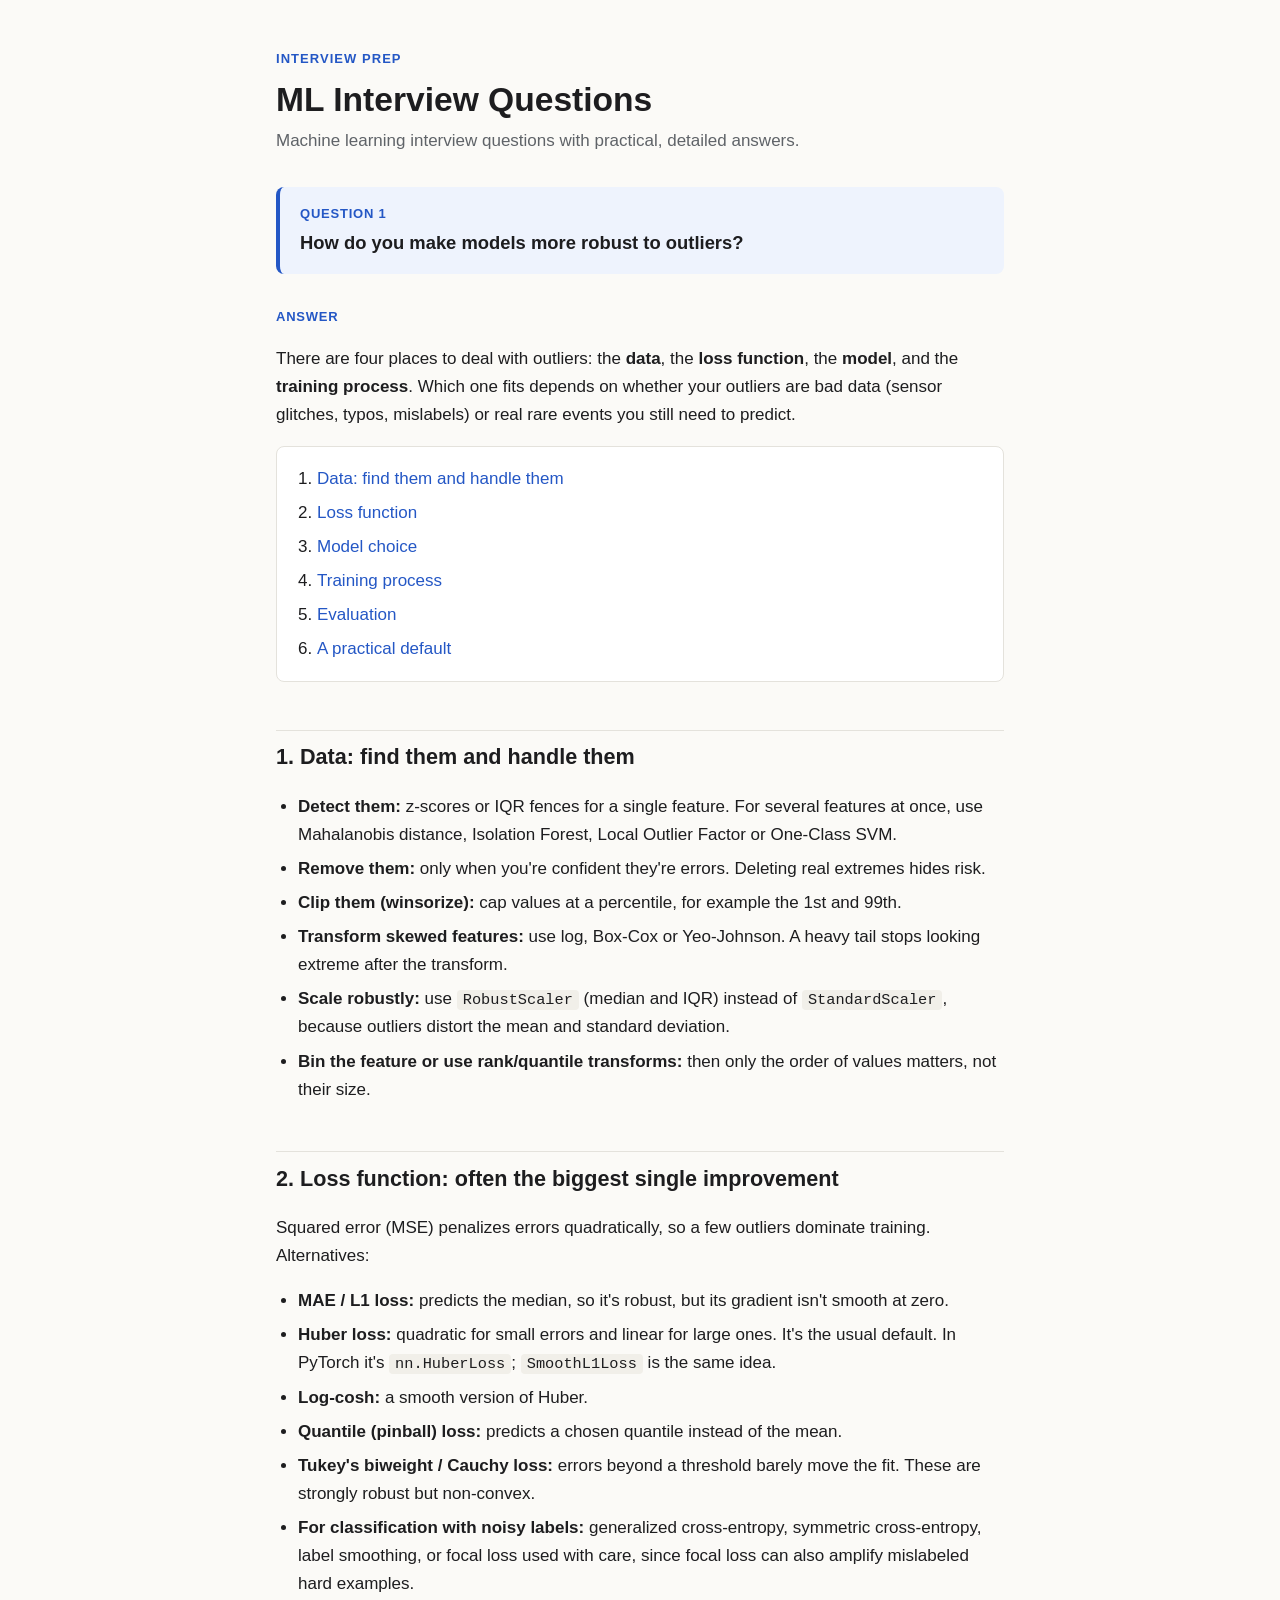
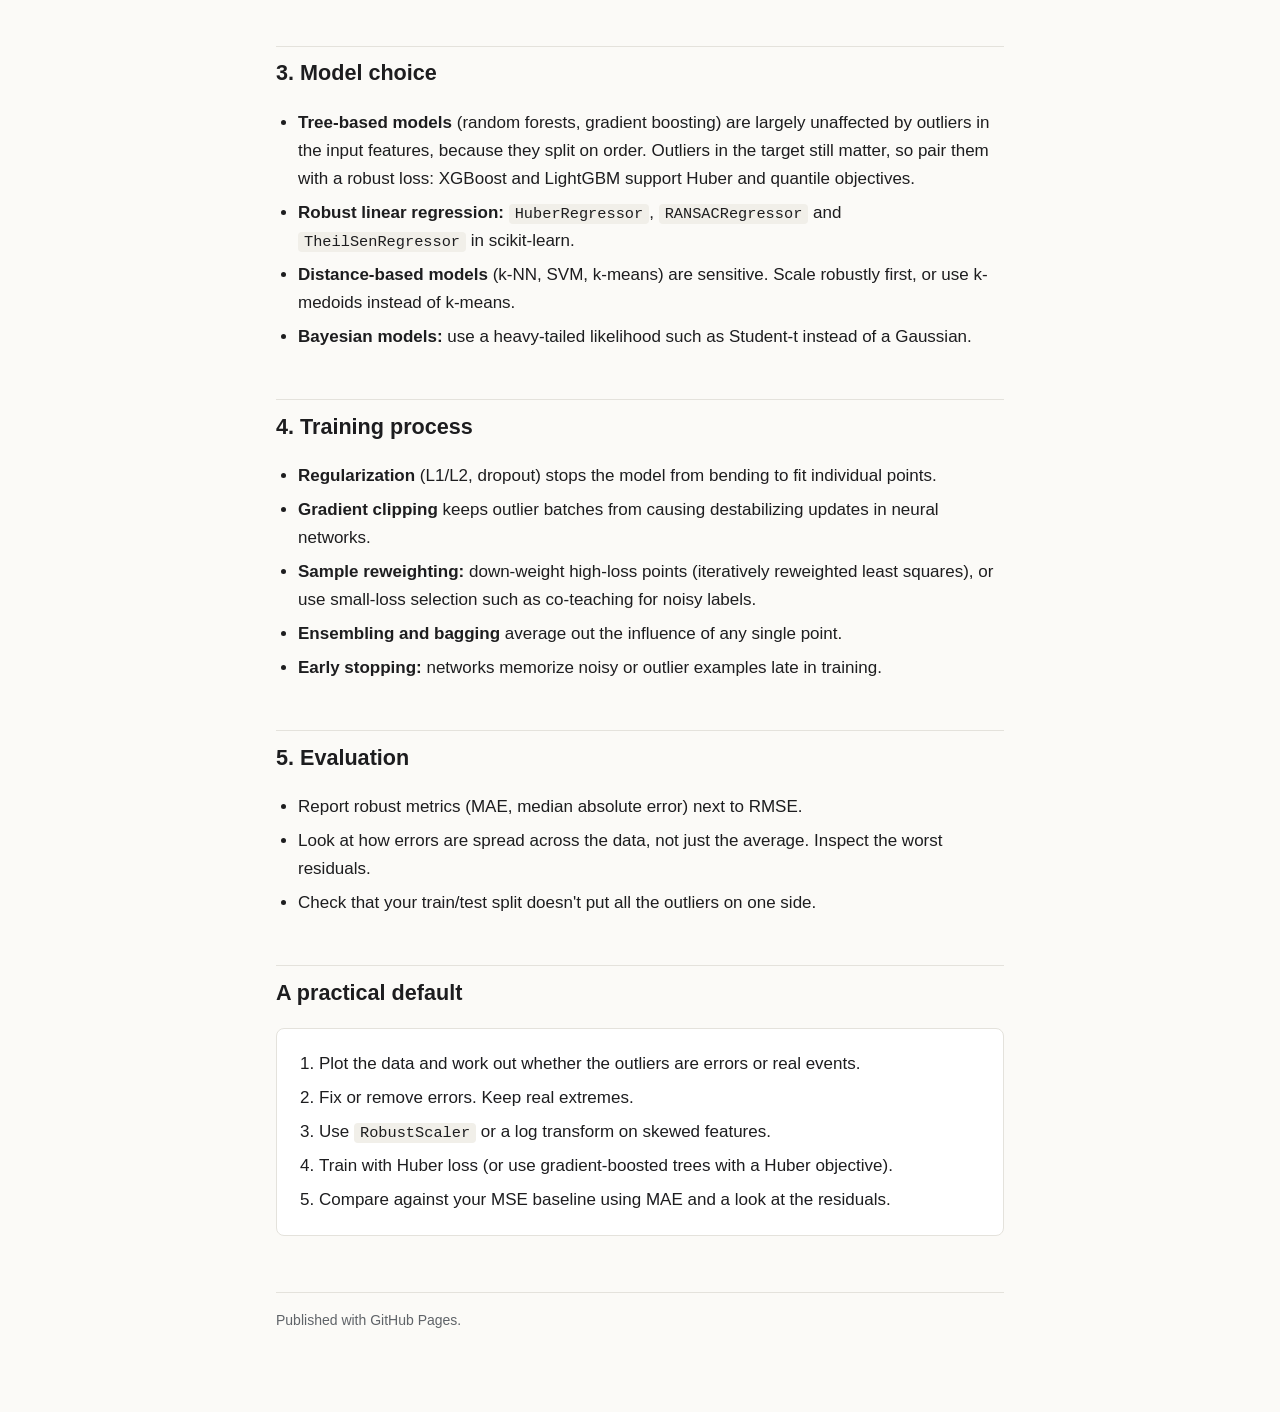
==== index.html @ b8ed564d "Retitle site as ML Interview Questions Co-Authored-By: Claude Opus 5.5 <noreply@anthropic.com>" ====
<!doctype html>
<html lang="en">
<head>
<meta charset="utf-8">
<meta name="viewport" content="width=device-width, initial-scale=1">
<title>ML Interview Questions</title>
<meta name="description" content="Machine learning interview questions with detailed answers.">
<style>
  :root {
    --bg: #fbfaf7; --fg: #1d1d1f; --muted: #5f6368; --accent: #2457c5;
    --card: #ffffff; --border: #e4e2dc; --code-bg: #f1efe9; --q-bg: #eef3fd;
  }
  @media (prefers-color-scheme: dark) {
    :root:not([data-theme="light"]) {
      --bg: #141517; --fg: #e8e8ea; --muted: #a0a4ab; --accent: #8ab0ff;
      --card: #1c1d20; --border: #2e3035; --code-bg: #26282c; --q-bg: #1d2638;
    }
  }
  * { box-sizing: border-box; }
  body {
    margin: 0; background: var(--bg); color: var(--fg);
    font: 17px/1.65 -apple-system, BlinkMacSystemFont, "Segoe UI", Roboto, Helvetica, Arial, sans-serif;
  }
  main { max-width: 760px; margin: 0 auto; padding: 48px 16px 80px; }
  header .eyebrow { color: var(--accent); font-weight: 600; font-size: 13px; letter-spacing: .08em; text-transform: uppercase; }
  h1 { font-size: 2.1rem; line-height: 1.2; margin: .3em 0 .2em; }
  header p { color: var(--muted); margin-top: 0; }
  .question {
    background: var(--q-bg); border-left: 4px solid var(--accent);
    padding: 16px 20px; border-radius: 8px; margin: 32px 0;
  }
  .question .label, .answer-label { font-size: 13px; font-weight: 700; letter-spacing: .06em; text-transform: uppercase; color: var(--accent); }
  .question p { margin: 4px 0 0; font-size: 1.15rem; font-weight: 600; }
  nav.toc { background: var(--card); border: 1px solid var(--border); border-radius: 8px; padding: 12px 20px; margin: 16px 0 8px; }
  nav.toc ol { margin: 6px 0; padding-left: 20px; }
  nav.toc a { color: var(--accent); text-decoration: none; }
  nav.toc a:hover { text-decoration: underline; }
  h2 { font-size: 1.35rem; margin-top: 2.2em; padding-top: .4em; border-top: 1px solid var(--border); }
  ul, ol { padding-left: 22px; }
  li { margin: 6px 0; }
  code { background: var(--code-bg); padding: 1px 6px; border-radius: 4px; font-size: .9em; font-family: ui-monospace, SFMono-Regular, Menlo, monospace; }
  .callout { background: var(--card); border: 1px solid var(--border); border-radius: 8px; padding: 4px 20px; margin-top: 16px; }
  footer { margin-top: 56px; color: var(--muted); font-size: 14px; border-top: 1px solid var(--border); padding-top: 16px; }
</style>
</head>
<body>
<main>
  <header>
    <div class="eyebrow">Interview prep</div>
    <h1>ML Interview Questions</h1>
    <p>Machine learning interview questions with practical, detailed answers.</p>
  </header>

  <section class="question" id="q1">
    <div class="label">Question 1</div>
    <p>How do you make models more robust to outliers?</p>
  </section>

  <div class="answer-label">Answer</div>
  <p>There are four places to deal with outliers: the <strong>data</strong>, the <strong>loss function</strong>, the <strong>model</strong>, and the <strong>training process</strong>. Which one fits depends on whether your outliers are bad data (sensor glitches, typos, mislabels) or real rare events you still need to predict.</p>

  <nav class="toc" aria-label="Contents">
    <ol>
      <li><a href="#data">Data: find them and handle them</a></li>
      <li><a href="#loss">Loss function</a></li>
      <li><a href="#model">Model choice</a></li>
      <li><a href="#training">Training process</a></li>
      <li><a href="#evaluation">Evaluation</a></li>
      <li><a href="#default">A practical default</a></li>
    </ol>
  </nav>

  <h2 id="data">1. Data: find them and handle them</h2>
  <ul>
    <li><strong>Detect them:</strong> z-scores or IQR fences for a single feature. For several features at once, use Mahalanobis distance, Isolation Forest, Local Outlier Factor or One-Class SVM.</li>
    <li><strong>Remove them:</strong> only when you're confident they're errors. Deleting real extremes hides risk.</li>
    <li><strong>Clip them (winsorize):</strong> cap values at a percentile, for example the 1st and 99th.</li>
    <li><strong>Transform skewed features:</strong> use log, Box-Cox or Yeo-Johnson. A heavy tail stops looking extreme after the transform.</li>
    <li><strong>Scale robustly:</strong> use <code>RobustScaler</code> (median and IQR) instead of <code>StandardScaler</code>, because outliers distort the mean and standard deviation.</li>
    <li><strong>Bin the feature or use rank/quantile transforms:</strong> then only the order of values matters, not their size.</li>
  </ul>

  <h2 id="loss">2. Loss function: often the biggest single improvement</h2>
  <p>Squared error (MSE) penalizes errors quadratically, so a few outliers dominate training. Alternatives:</p>
  <ul>
    <li><strong>MAE / L1 loss:</strong> predicts the median, so it's robust, but its gradient isn't smooth at zero.</li>
    <li><strong>Huber loss:</strong> quadratic for small errors and linear for large ones. It's the usual default. In PyTorch it's <code>nn.HuberLoss</code>; <code>SmoothL1Loss</code> is the same idea.</li>
    <li><strong>Log-cosh:</strong> a smooth version of Huber.</li>
    <li><strong>Quantile (pinball) loss:</strong> predicts a chosen quantile instead of the mean.</li>
    <li><strong>Tukey's biweight / Cauchy loss:</strong> errors beyond a threshold barely move the fit. These are strongly robust but non-convex.</li>
    <li><strong>For classification with noisy labels:</strong> generalized cross-entropy, symmetric cross-entropy, label smoothing, or focal loss used with care, since focal loss can also amplify mislabeled hard examples.</li>
  </ul>

  <h2 id="model">3. Model choice</h2>
  <ul>
    <li><strong>Tree-based models</strong> (random forests, gradient boosting) are largely unaffected by outliers in the input features, because they split on order. Outliers in the target still matter, so pair them with a robust loss: XGBoost and LightGBM support Huber and quantile objectives.</li>
    <li><strong>Robust linear regression:</strong> <code>HuberRegressor</code>, <code>RANSACRegressor</code> and <code>TheilSenRegressor</code> in scikit-learn.</li>
    <li><strong>Distance-based models</strong> (k-NN, SVM, k-means) are sensitive. Scale robustly first, or use k-medoids instead of k-means.</li>
    <li><strong>Bayesian models:</strong> use a heavy-tailed likelihood such as Student-t instead of a Gaussian.</li>
  </ul>

  <h2 id="training">4. Training process</h2>
  <ul>
    <li><strong>Regularization</strong> (L1/L2, dropout) stops the model from bending to fit individual points.</li>
    <li><strong>Gradient clipping</strong> keeps outlier batches from causing destabilizing updates in neural networks.</li>
    <li><strong>Sample reweighting:</strong> down-weight high-loss points (iteratively reweighted least squares), or use small-loss selection such as co-teaching for noisy labels.</li>
    <li><strong>Ensembling and bagging</strong> average out the influence of any single point.</li>
    <li><strong>Early stopping:</strong> networks memorize noisy or outlier examples late in training.</li>
  </ul>

  <h2 id="evaluation">5. Evaluation</h2>
  <ul>
    <li>Report robust metrics (MAE, median absolute error) next to RMSE.</li>
    <li>Look at how errors are spread across the data, not just the average. Inspect the worst residuals.</li>
    <li>Check that your train/test split doesn't put all the outliers on one side.</li>
  </ul>

  <h2 id="default">A practical default</h2>
  <div class="callout">
    <ol>
      <li>Plot the data and work out whether the outliers are errors or real events.</li>
      <li>Fix or remove errors. Keep real extremes.</li>
      <li>Use <code>RobustScaler</code> or a log transform on skewed features.</li>
      <li>Train with Huber loss (or use gradient-boosted trees with a Huber objective).</li>
      <li>Compare against your MSE baseline using MAE and a look at the residuals.</li>
    </ol>
  </div>

  <footer>Published with GitHub Pages.</footer>
</main>
</body>
</html>
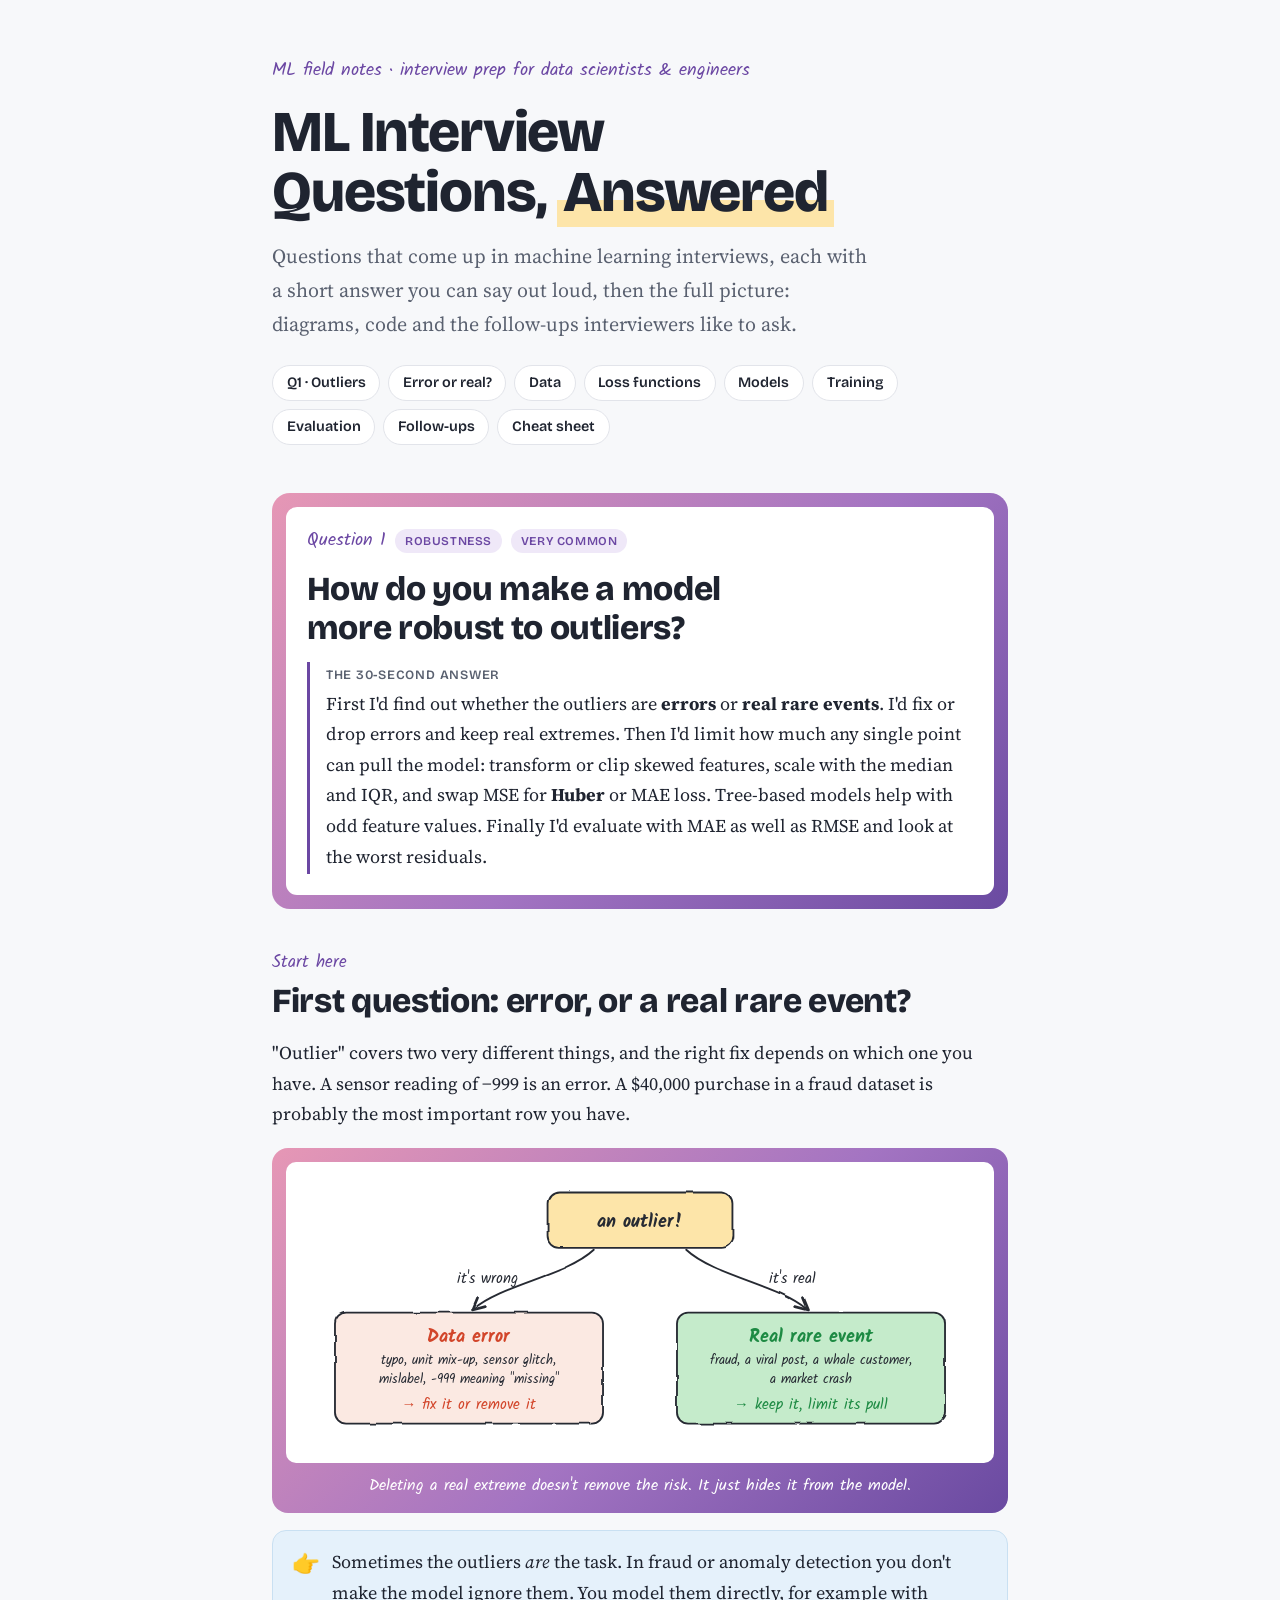
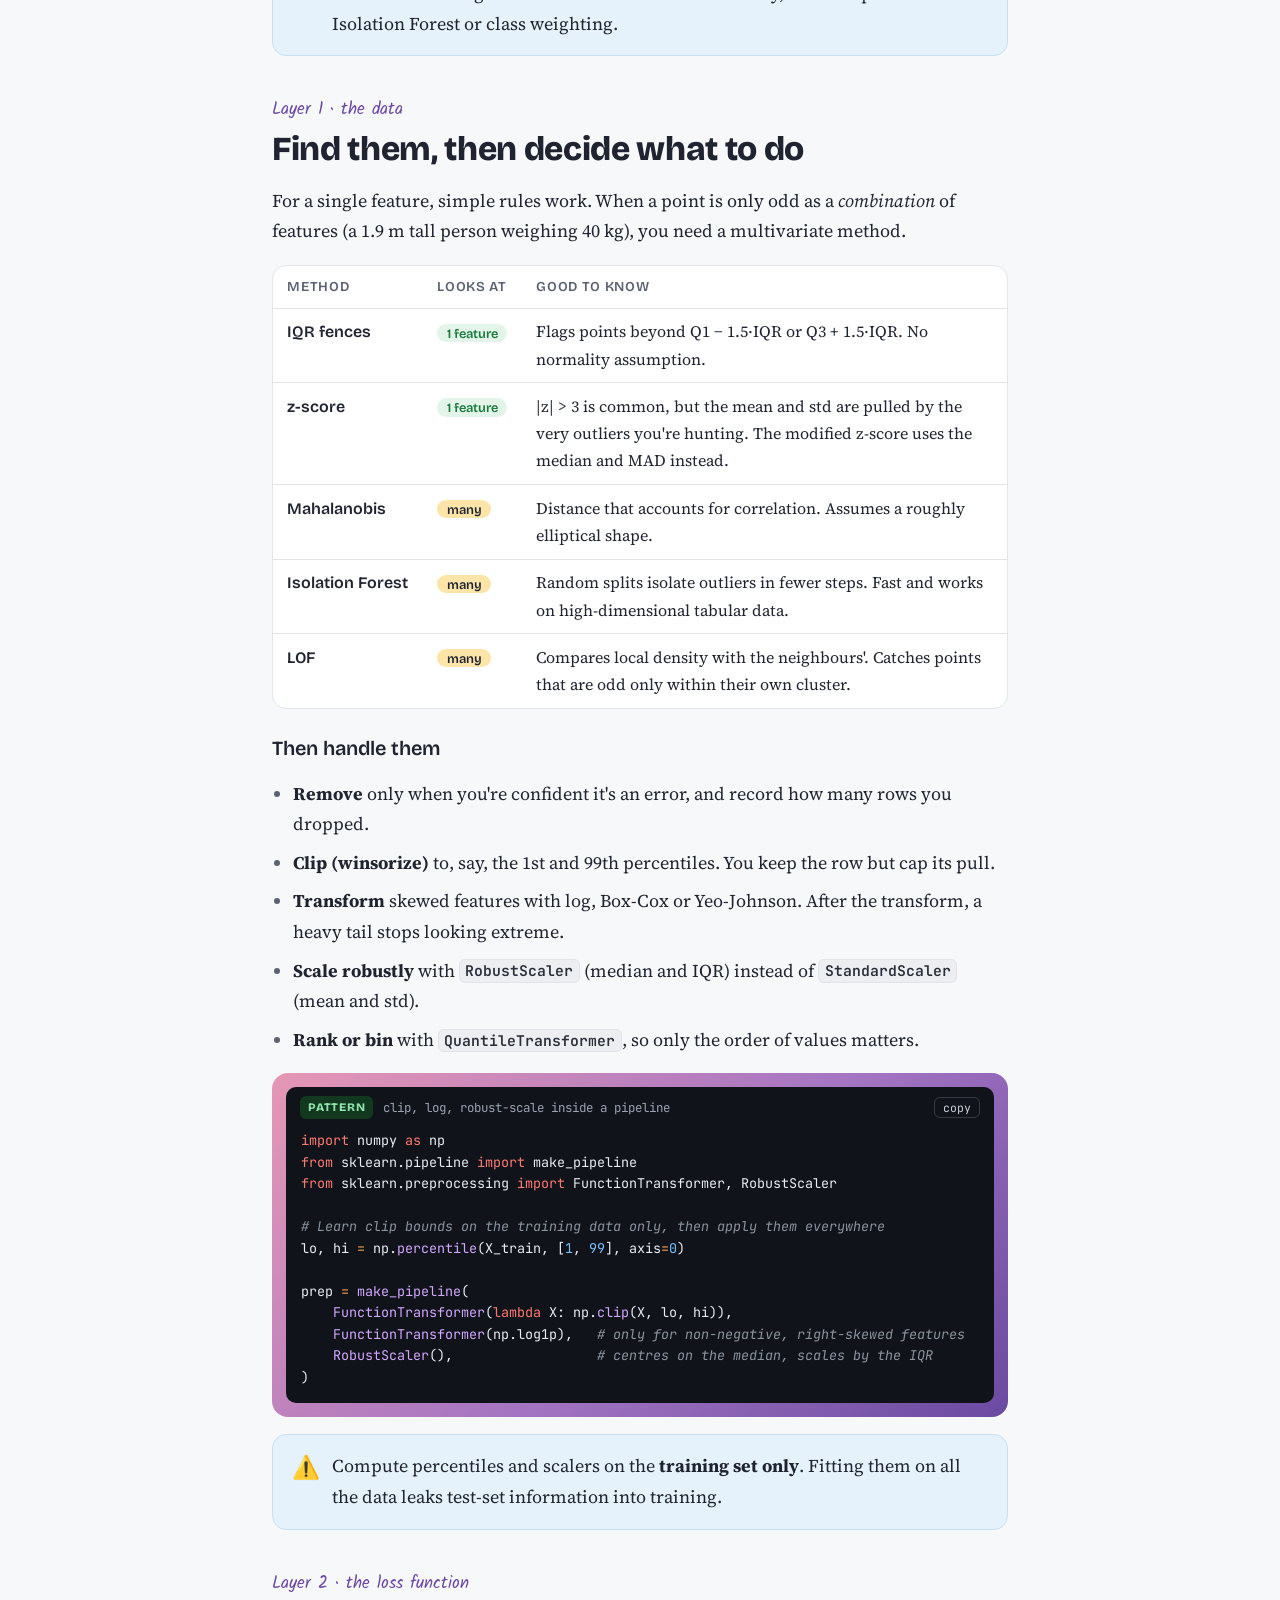
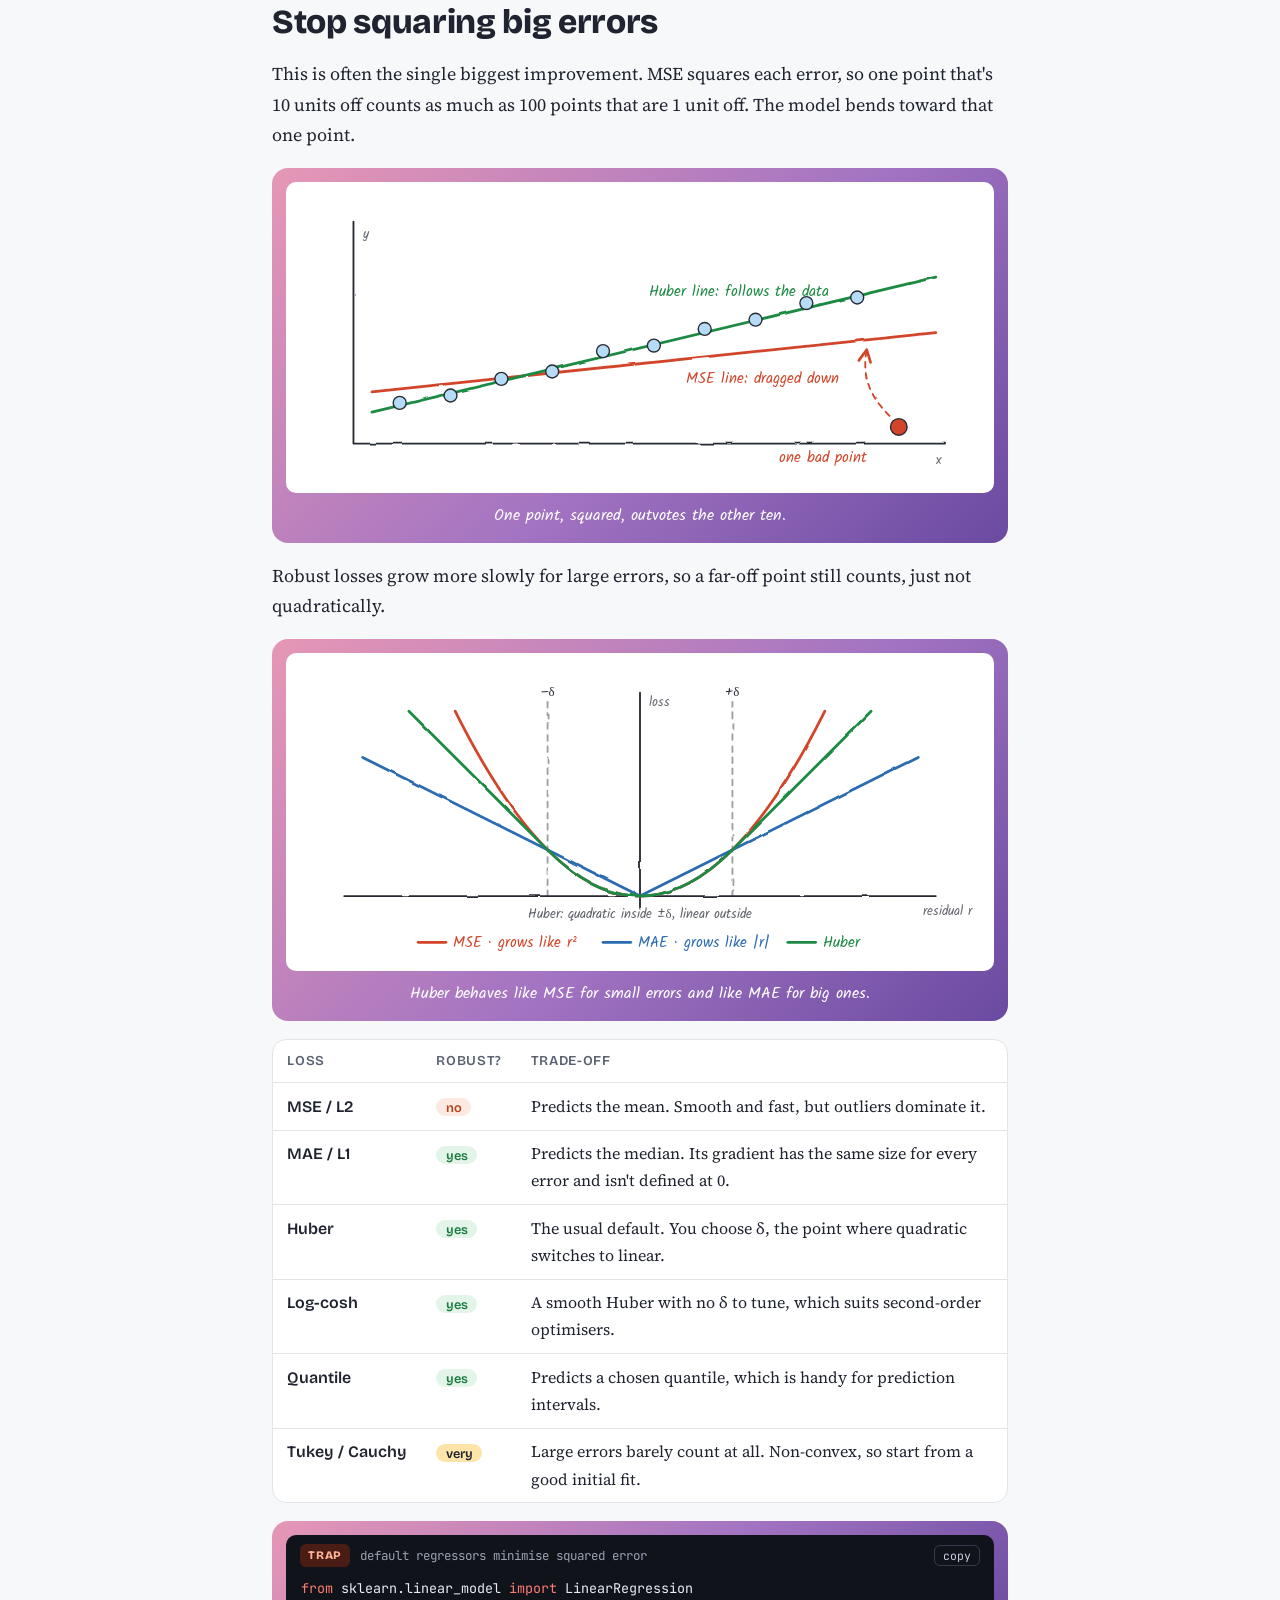
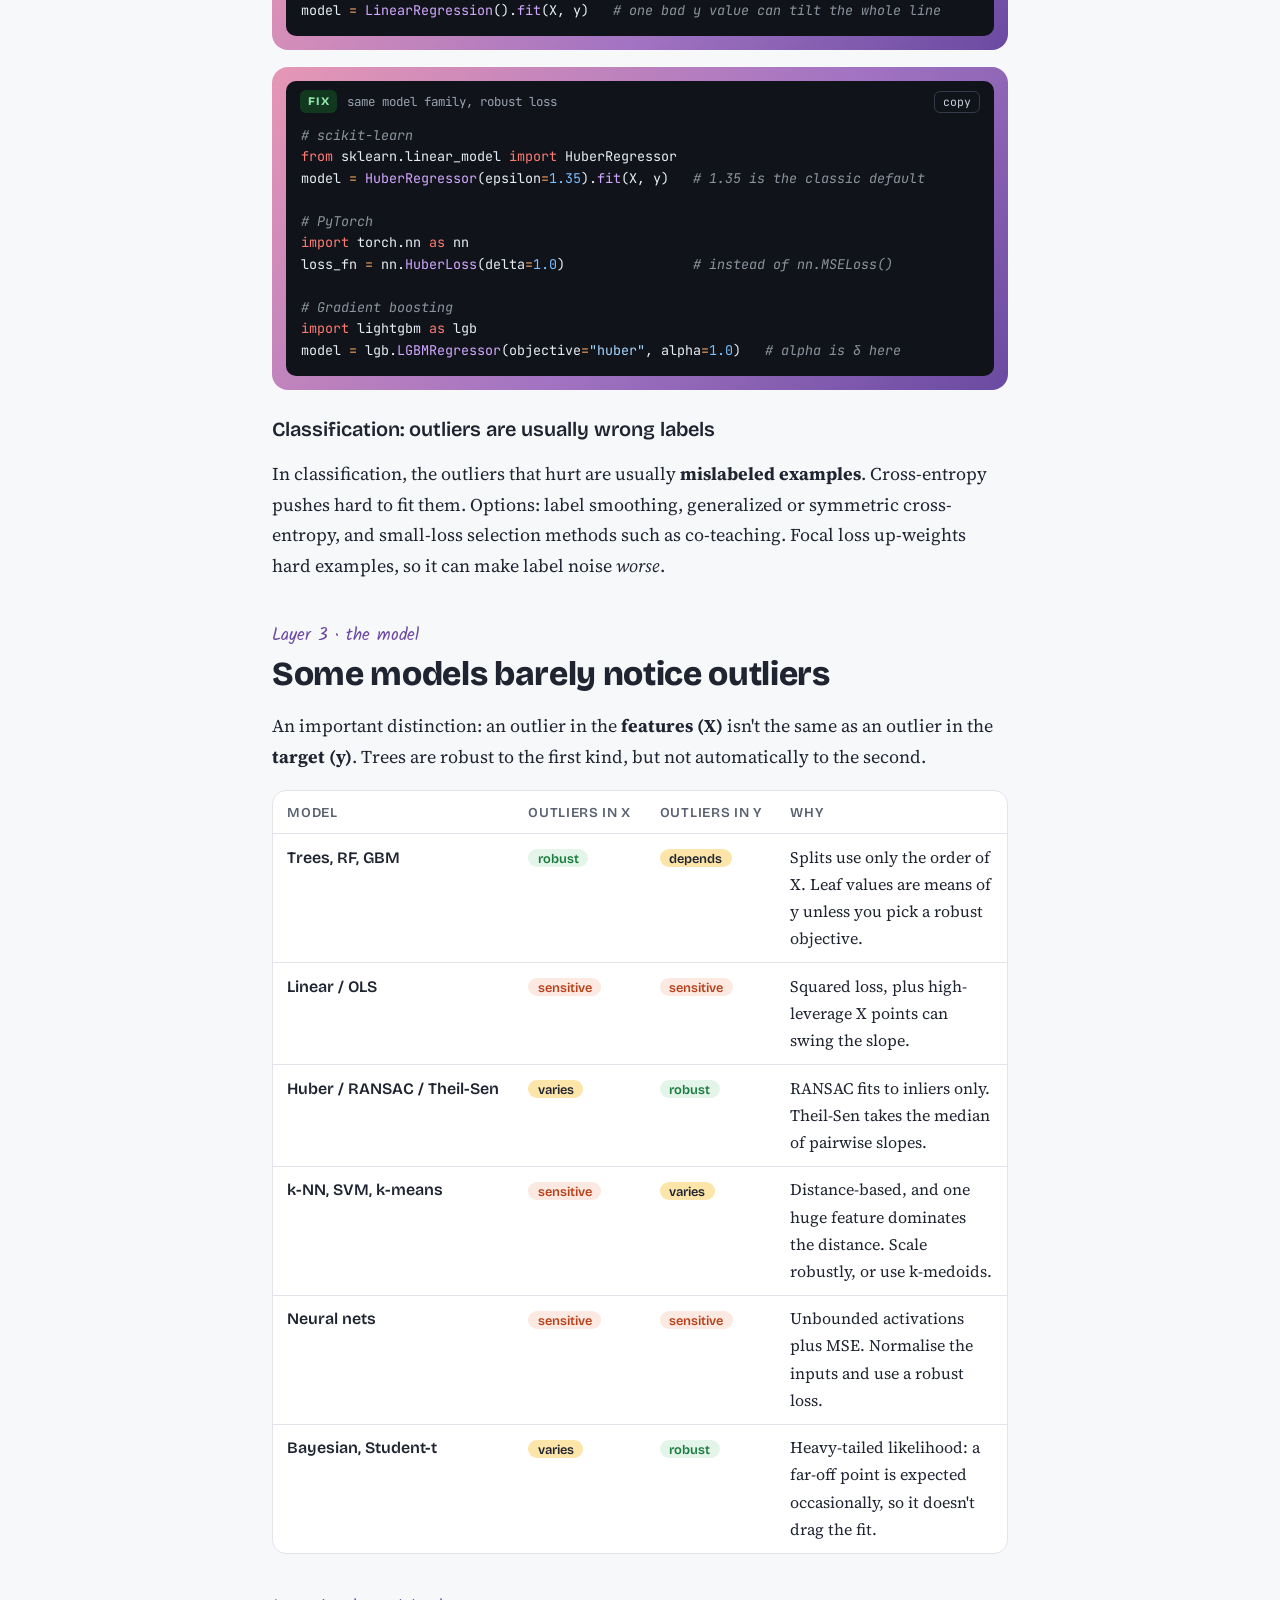
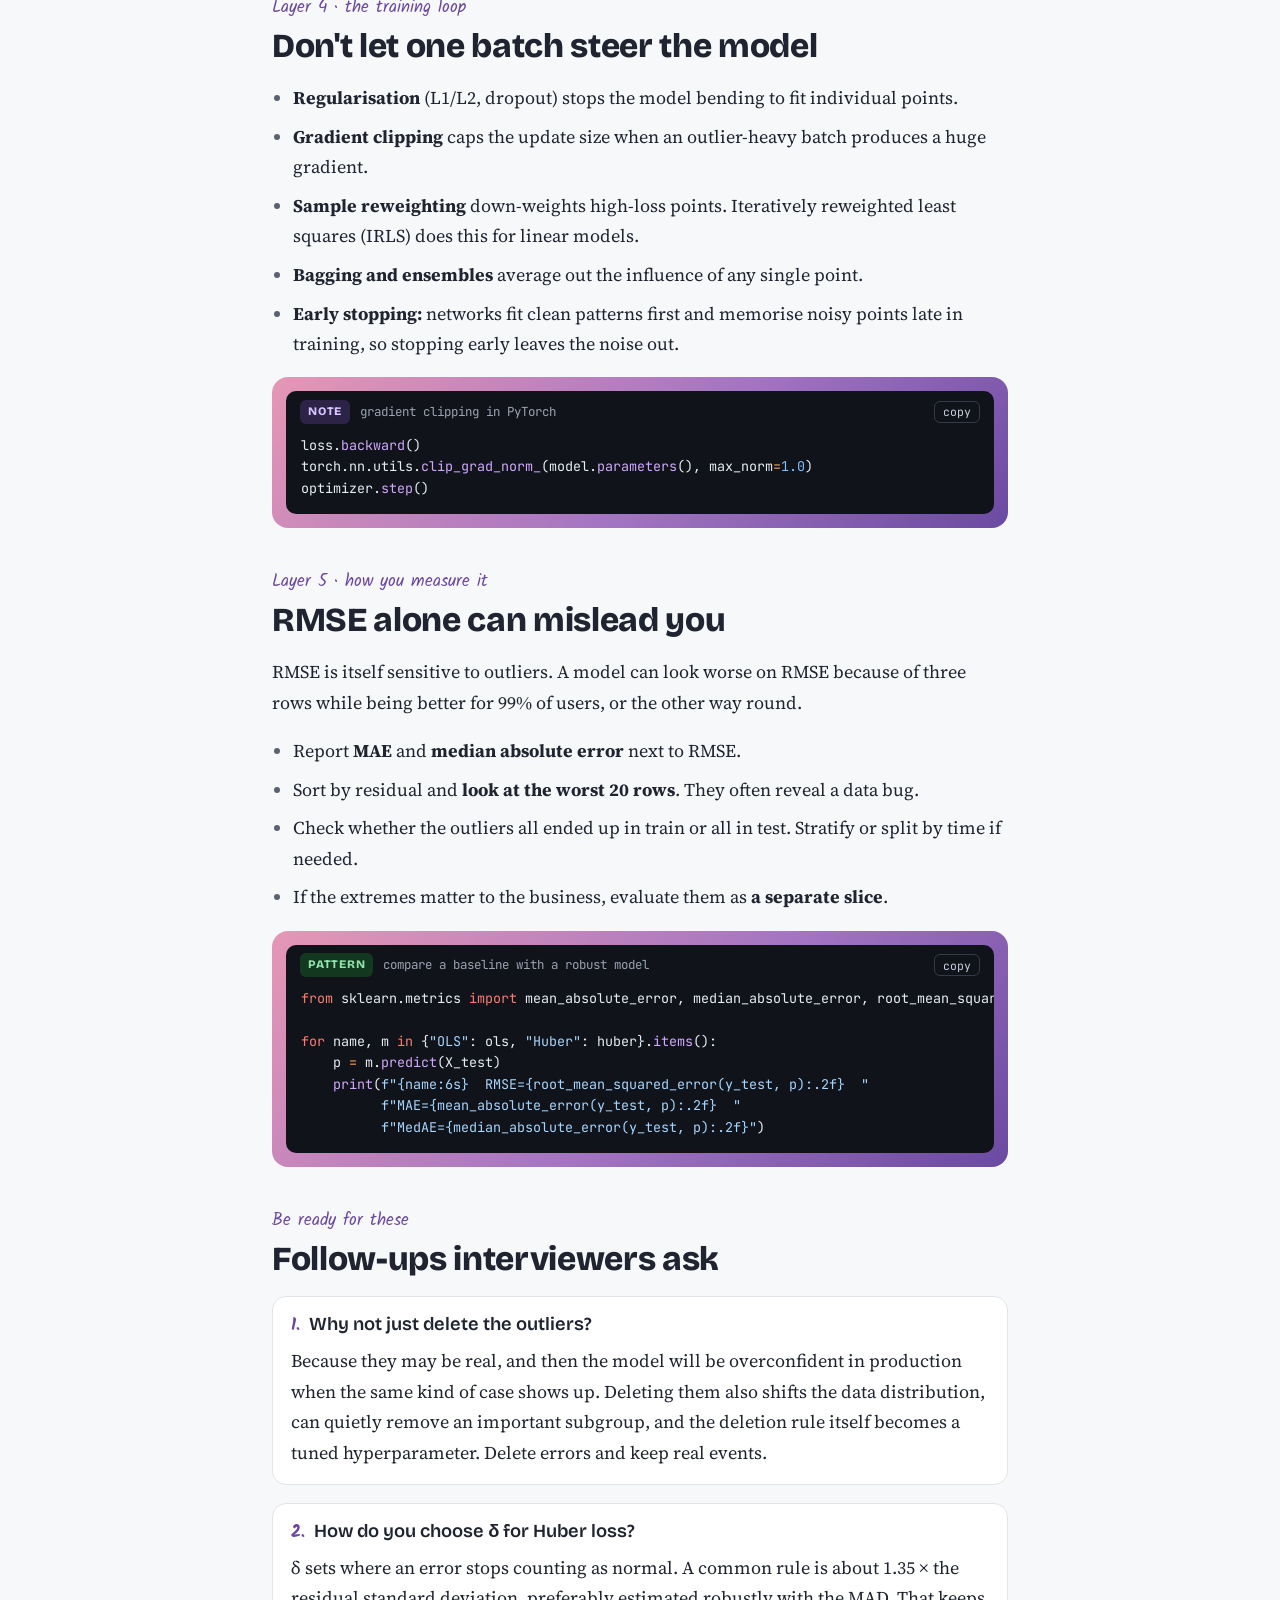
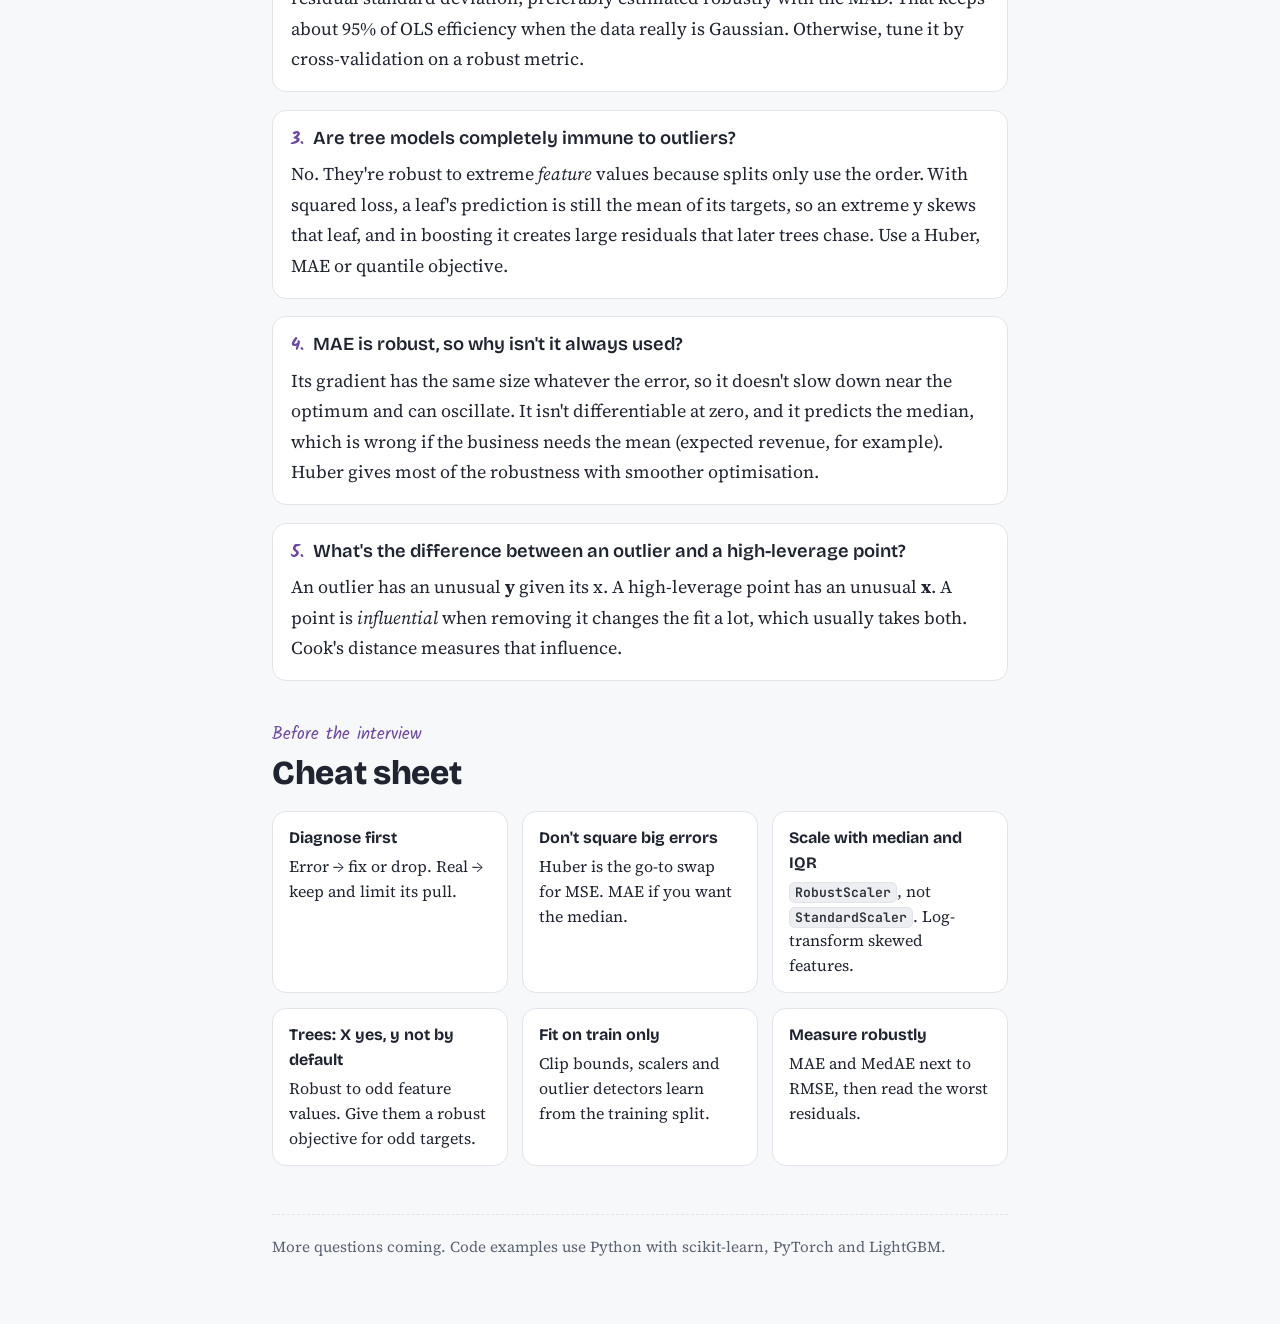
==== commit e7238093: "Redesign Q1 in the illustrated style: diagrams, code frames, follow-ups, cheat sheet Co-Authored-By:" ====
--- a/index.html
+++ b/index.html
@@ -2,131 +2,556 @@
 <html lang="en">
 <head>
 <meta charset="utf-8">
-<meta name="viewport" content="width=device-width, initial-scale=1">
+<meta name="viewport" content="width=device-width, initial-scale=1, viewport-fit=cover">
+<meta name="description" content="Machine learning interview questions, answered with diagrams, code and the follow-ups interviewers ask.">
 <title>ML Interview Questions</title>
-<meta name="description" content="Machine learning interview questions with detailed answers.">
+<link rel="preconnect" href="https://fonts.googleapis.com">
+<link rel="preconnect" href="https://fonts.gstatic.com" crossorigin>
+<link rel="stylesheet" href="https://fonts.googleapis.com/css2?family=Bricolage+Grotesque:opsz,wght@12..96,600;12..96,800&family=JetBrains+Mono:wght@400;600&family=Kalam:wght@400;700&family=Source+Serif+4:ital,opsz,wght@0,8..60,400;0,8..60,600;1,8..60,400&display=swap">
 <style>
-  :root {
-    --bg: #fbfaf7; --fg: #1d1d1f; --muted: #5f6368; --accent: #2457c5;
-    --card: #ffffff; --border: #e4e2dc; --code-bg: #f1efe9; --q-bg: #eef3fd;
+html{-webkit-text-size-adjust:100%}
+body{margin:0}
+[hidden]{display:none!important}
+
+:root {
+  --bg: #f7f8fa; --fg: #1f2430; --muted: #5a6170; --rule: #e2e4ea;
+  --chip-bg: #eceef2; --chip-fg: #2a2e38;
+  --callout-bg: #e5f1fb; --callout-line: #c9e0f2;
+  --accent: #6b47a3; --accent-soft: #efe8f8;
+  --bad: #b8401a; --bad-soft: #fbe9e2; --good: #187a3c; --good-soft: #e3f4e8;
+  --card: #ffffff;
+  --d-ink: #262a33; --d-blue: #b5dbf7; --d-purple: #ddd0f6; --d-green: #c5ebcb; --d-amber: #fde5a9;
+  --d-red: #d2452a; --d-greenink: #1d8a43; --d-blueink: #2b6cb0;
+  --frame: linear-gradient(135deg, #e697b5 0%, #a374c2 55%, #6a4aa1 100%);
+  --code-bg: #10131a;
+  --font-display: "Bricolage Grotesque", "Avenir Next", "Segoe UI", sans-serif;
+  --font-body: "Source Serif 4", Charter, Georgia, serif;
+  --font-mono: "JetBrains Mono", ui-monospace, SFMono-Regular, Menlo, monospace;
+  --font-hand: "Kalam", "Comic Neue", "Chalkboard SE", cursive;
+}
+@media (prefers-color-scheme: dark) {
+  :root:not([data-theme="light"]) {
+    --bg: #14151b; --fg: #e5e6eb; --muted: #a3a8b4; --rule: #2a2c36;
+    --chip-bg: #252733; --chip-fg: #e2e3ea; --callout-bg: #15283a; --callout-line: #24435e;
+    --accent: #c4a6f2; --accent-soft: #2b2240; --bad: #ff8a65; --bad-soft: #3a1f17;
+    --good: #6fd795; --good-soft: #15301f; --card: #1c1d26; --d-ink: #d9dbe3;
+    --d-blue: #1f3e59; --d-purple: #3a2d57; --d-green: #1d4a2c; --d-amber: #4d3c12;
+    --d-red: #ff7a5c; --d-greenink: #6fd795; --d-blueink: #7cb8f2; color-scheme: dark;
   }
-  @media (prefers-color-scheme: dark) {
-    :root:not([data-theme="light"]) {
-      --bg: #141517; --fg: #e8e8ea; --muted: #a0a4ab; --accent: #8ab0ff;
-      --card: #1c1d20; --border: #2e3035; --code-bg: #26282c; --q-bg: #1d2638;
-    }
-  }
-  * { box-sizing: border-box; }
-  body {
-    margin: 0; background: var(--bg); color: var(--fg);
-    font: 17px/1.65 -apple-system, BlinkMacSystemFont, "Segoe UI", Roboto, Helvetica, Arial, sans-serif;
-  }
-  main { max-width: 760px; margin: 0 auto; padding: 48px 16px 80px; }
-  header .eyebrow { color: var(--accent); font-weight: 600; font-size: 13px; letter-spacing: .08em; text-transform: uppercase; }
-  h1 { font-size: 2.1rem; line-height: 1.2; margin: .3em 0 .2em; }
-  header p { color: var(--muted); margin-top: 0; }
-  .question {
-    background: var(--q-bg); border-left: 4px solid var(--accent);
-    padding: 16px 20px; border-radius: 8px; margin: 32px 0;
-  }
-  .question .label, .answer-label { font-size: 13px; font-weight: 700; letter-spacing: .06em; text-transform: uppercase; color: var(--accent); }
-  .question p { margin: 4px 0 0; font-size: 1.15rem; font-weight: 600; }
-  nav.toc { background: var(--card); border: 1px solid var(--border); border-radius: 8px; padding: 12px 20px; margin: 16px 0 8px; }
-  nav.toc ol { margin: 6px 0; padding-left: 20px; }
-  nav.toc a { color: var(--accent); text-decoration: none; }
-  nav.toc a:hover { text-decoration: underline; }
-  h2 { font-size: 1.35rem; margin-top: 2.2em; padding-top: .4em; border-top: 1px solid var(--border); }
-  ul, ol { padding-left: 22px; }
-  li { margin: 6px 0; }
-  code { background: var(--code-bg); padding: 1px 6px; border-radius: 4px; font-size: .9em; font-family: ui-monospace, SFMono-Regular, Menlo, monospace; }
-  .callout { background: var(--card); border: 1px solid var(--border); border-radius: 8px; padding: 4px 20px; margin-top: 16px; }
-  footer { margin-top: 56px; color: var(--muted); font-size: 14px; border-top: 1px solid var(--border); padding-top: 16px; }
+}
+:root[data-theme="dark"] {
+  --bg: #14151b; --fg: #e5e6eb; --muted: #a3a8b4; --rule: #2a2c36;
+  --chip-bg: #252733; --chip-fg: #e2e3ea; --callout-bg: #15283a; --callout-line: #24435e;
+  --accent: #c4a6f2; --accent-soft: #2b2240; --bad: #ff8a65; --bad-soft: #3a1f17;
+  --good: #6fd795; --good-soft: #15301f; --card: #1c1d26; --d-ink: #d9dbe3;
+  --d-blue: #1f3e59; --d-purple: #3a2d57; --d-green: #1d4a2c; --d-amber: #4d3c12;
+  --d-red: #ff7a5c; --d-greenink: #6fd795; --d-blueink: #7cb8f2; color-scheme: dark;
+}
+
+* { box-sizing: border-box; }
+body {
+  background: var(--bg); color: var(--fg);
+  font-family: var(--font-body); font-size: 1.125rem; line-height: 1.7;
+  padding-left: max(16px, env(safe-area-inset-left, 0px));
+  padding-right: max(16px, env(safe-area-inset-right, 0px));
+  padding-block: 0 4rem;
+}
+main { max-width: 46rem; margin: 0 auto; }
+p { margin: 0; }
+a { color: var(--accent); }
+:focus-visible { outline: 2px solid var(--accent); outline-offset: 2px; border-radius: 4px; }
+
+/* Hero */
+.hero { padding-block: 3.5rem 1.5rem; display: grid; gap: 1rem; }
+.eyebrow { font-family: var(--font-hand); font-size: 1.1rem; color: var(--accent); }
+h1 { font-family: var(--font-display); font-weight: 800; font-size: clamp(2.4rem, 7vw, 3.6rem); line-height: 1.05; margin: 0; letter-spacing: -0.02em; text-wrap: balance; }
+h1 .squiggle { background: linear-gradient(transparent 62%, var(--d-amber) 62%); padding-inline: 0.1em; }
+.lede { font-size: 1.25rem; color: var(--muted); max-width: 38rem; }
+.toc { display: flex; flex-wrap: wrap; gap: 0.5rem; margin: 0.5rem 0 0; padding: 0; list-style: none; }
+.toc a { display: inline-block; font-family: var(--font-display); font-weight: 600; font-size: 0.9rem; text-decoration: none; color: var(--fg); background: var(--card); border: 1.5px solid var(--rule); border-radius: 999px; padding: 0.3rem 0.85rem; }
+.toc a:hover { border-color: var(--accent); color: var(--accent); }
+
+/* Question card */
+.qcard { margin-top: 1.5rem; background: var(--frame); border-radius: 18px; padding: 14px; }
+.qcard-inner { background: var(--card); border-radius: 11px; padding: 1.2rem 1.3rem 1.3rem; display: grid; gap: 0.9rem; }
+.qnum { font-family: var(--font-hand); color: var(--accent); font-size: 1.1rem; display: flex; gap: 0.6rem; align-items: center; flex-wrap: wrap; }
+.qnum .chip { font-family: var(--font-display); font-weight: 600; font-size: 0.75rem; letter-spacing: 0.05em; text-transform: uppercase; background: var(--accent-soft); color: var(--accent); border-radius: 999px; padding: 0.1rem 0.6rem; }
+.qcard h2 { font-family: var(--font-display); font-weight: 800; font-size: clamp(1.6rem, 4.5vw, 2.1rem); line-height: 1.15; margin: 0; letter-spacing: -0.01em; text-wrap: balance; }
+.short { border-left: 3px solid var(--accent); padding: 0.1rem 0 0.1rem 1rem; }
+.short .label { font-family: var(--font-display); font-weight: 600; font-size: 0.8rem; text-transform: uppercase; letter-spacing: 0.06em; color: var(--muted); display: block; margin-bottom: 0.2rem; }
+
+/* Sections */
+section { padding-top: 2.5rem; display: flex; flex-direction: column; gap: 1.1rem; }
+section > h2 { font-family: var(--font-display); font-weight: 800; font-size: clamp(1.6rem, 4.5vw, 2.1rem); line-height: 1.15; margin: 0; letter-spacing: -0.01em; text-wrap: balance; }
+section > .kicker { font-family: var(--font-hand); color: var(--accent); font-size: 1.05rem; margin-bottom: -0.8rem; }
+h3 { font-family: var(--font-display); font-weight: 600; font-size: 1.25rem; line-height: 1.25; margin: 0.6rem 0 0; text-wrap: balance; }
+
+code { font-family: var(--font-mono); font-size: 0.82em; font-weight: 600; background: var(--chip-bg); color: var(--chip-fg); border: 1px solid var(--rule); border-radius: 6px; padding: 0.08em 0.38em; }
+pre code { all: unset; }
+
+ul.plain { margin: 0; padding-left: 1.3rem; display: grid; gap: 0.5rem; }
+ul.plain li::marker { color: var(--muted); }
+
+/* Callout */
+.callout { display: grid; grid-template-columns: auto 1fr; gap: 0.75rem; align-items: start; background: var(--callout-bg); border: 1px solid var(--callout-line); border-radius: 14px; padding: 1rem 1.2rem; }
+.callout .hand { font-size: 1.4rem; line-height: 1.5; }
+.callout p { min-width: 0; }
+
+/* Code frames */
+.code { margin: 0; background: var(--frame); border-radius: 16px; padding: 14px; min-width: 0; }
+.code-inner { background: var(--code-bg); border-radius: 10px; overflow: hidden; }
+.code-head { display: flex; align-items: center; gap: 0.6rem; padding: 0.55rem 0.9rem 0; font-family: var(--font-mono); font-size: 0.78rem; color: #9aa3b2; }
+.code-head .label { flex: 1; min-width: 0; }
+.tag { font-family: var(--font-display); font-weight: 800; font-size: 0.72rem; letter-spacing: 0.06em; text-transform: uppercase; border-radius: 6px; padding: 0.12rem 0.5rem; }
+.tag.bad { background: #4a1d14; color: #ffb199; }
+.tag.good { background: #12391f; color: #8fe3aa; }
+.tag.note { background: #2c2347; color: #d6c3ff; }
+.copy { font-family: var(--font-mono); font-size: 0.72rem; color: #c7cfdb; background: transparent; border: 1px solid #343a47; border-radius: 6px; padding: 0.15rem 0.5rem; cursor: pointer; }
+.copy:hover { border-color: #8b93a3; }
+pre { margin: 0; padding: 0.7rem 0.95rem 0.9rem; overflow-x: auto; font-family: var(--font-mono); font-size: 0.84rem; line-height: 1.6; color: #e6edf3; tab-size: 4; }
+.tk-kw { color: #ff7b72; } .tk-fn { color: #d2a8ff; } .tk-str { color: #a5d6ff; }
+.tk-num { color: #79c0ff; } .tk-com { color: #8b949e; font-style: italic; } .tk-op { color: #ffa657; }
+
+/* Diagrams */
+.diagram { margin: 0; background: var(--frame); border-radius: 16px; padding: 14px; }
+.diagram-inner { background: var(--card); border-radius: 10px; padding: 0.75rem; overflow-x: auto; }
+.diagram svg { display: block; width: 100%; min-width: 34rem; height: auto; }
+.diagram figcaption { font-family: var(--font-hand); color: #fff; font-size: 1rem; padding: 0.55rem 0.3rem 0; text-align: center; }
+svg .ink { stroke: var(--d-ink); fill: none; stroke-width: 2; stroke-linecap: round; stroke-linejoin: round; }
+svg .thick { stroke-width: 3; }
+svg .dash { stroke-dasharray: 6 6; }
+svg .box { stroke: var(--d-ink); stroke-width: 2; }
+svg .dot { stroke: var(--d-ink); stroke-width: 1.5; fill: var(--d-blue); }
+svg .f-blue { fill: var(--d-blue); } svg .f-purple { fill: var(--d-purple); } svg .f-green { fill: var(--d-green); } svg .f-amber { fill: var(--d-amber); } svg .f-card { fill: var(--card); }
+svg .f-redsoft { fill: var(--bad-soft); }
+svg text { font-family: var(--font-hand); fill: var(--d-ink); }
+svg .t-big { font-size: 19px; font-weight: 700; }
+svg .t-mid { font-size: 16px; }
+svg .t-small { font-size: 14px; }
+svg .t-red { fill: var(--d-red); } svg .t-green { fill: var(--d-greenink); } svg .t-blue { fill: var(--d-blueink); }
+svg .s-red { stroke: var(--d-red); } svg .s-green { stroke: var(--d-greenink); } svg .s-blue { stroke: var(--d-blueink); }
+svg .rough { filter: url(#rough); }
+
+/* Tables */
+.tbl-wrap { overflow-x: auto; background: var(--card); border: 1.5px solid var(--rule); border-radius: 14px; }
+table { border-collapse: collapse; width: 100%; font-size: 1rem; }
+th, td { text-align: left; padding: 0.6rem 0.9rem; border-bottom: 1px solid var(--rule); vertical-align: top; }
+th { font-family: var(--font-display); font-weight: 600; font-size: 0.85rem; text-transform: uppercase; letter-spacing: 0.05em; color: var(--muted); white-space: nowrap; }
+tr:last-child td { border-bottom: 0; }
+td.name { font-family: var(--font-display); font-weight: 600; white-space: nowrap; }
+.pill { font-family: var(--font-display); font-weight: 600; font-size: 0.8rem; border-radius: 999px; padding: 0.1rem 0.6rem; white-space: nowrap; }
+.pill.yes { background: var(--good-soft); color: var(--good); }
+.pill.no { background: var(--bad-soft); color: var(--bad); }
+.pill.unk { background: var(--d-amber); color: var(--fg); }
+
+/* Follow-up Q&A */
+.qa { display: grid; grid-template-columns: auto 1fr; gap: 0.35rem 0.8rem; font-size: 1.02rem; }
+.qa dt { font-family: var(--font-display); font-weight: 600; font-size: 0.82rem; text-transform: uppercase; letter-spacing: 0.06em; padding-top: 0.25rem; color: var(--muted); }
+.qa dd { margin: 0; min-width: 0; }
+.followup { display: grid; gap: 0.6rem; padding: 1rem 1.1rem; background: var(--card); border: 1.5px solid var(--rule); border-radius: 14px; }
+.followup h3 { margin: 0; display: flex; gap: 0.6rem; align-items: baseline; font-size: 1.15rem; }
+.followup h3 .n { font-family: var(--font-hand); font-weight: 700; color: var(--accent); font-size: 1.05rem; flex: none; }
+
+/* Cheat sheet */
+.cheats { display: grid; grid-template-columns: repeat(auto-fit, minmax(14rem, 1fr)); gap: 0.9rem; }
+.cheat { background: var(--card); border: 1.5px solid var(--rule); border-radius: 14px; padding: 0.9rem 1rem; font-size: 1rem; line-height: 1.55; min-width: 0; }
+.cheat b { font-family: var(--font-display); display: block; font-size: 1rem; margin-bottom: 0.2rem; }
+
+footer { margin-top: 3rem; padding-top: 1.2rem; border-top: 1.5px dashed var(--rule); color: var(--muted); font-size: 0.95rem; }
+
+@media (max-width: 560px) {
+  body { font-size: 1.05rem; }
+  .qa { grid-template-columns: 1fr; }
+  .qa dt { padding-top: 0.4rem; }
+  .qcard-inner { padding: 1rem; }
+}
+@media (prefers-reduced-motion: no-preference) {
+  .toc a, .copy { transition: border-color 0.15s, color 0.15s; }
+}
 </style>
 </head>
 <body>
+
+<svg width="0" height="0" style="position:absolute" aria-hidden="true" focusable="false">
+  <defs>
+    <filter id="rough" x="-5%" y="-5%" width="110%" height="110%">
+      <feTurbulence type="fractalNoise" baseFrequency="0.035" numOctaves="2" seed="7" result="n"/>
+      <feDisplacementMap in="SourceGraphic" in2="n" scale="2.6" xChannelSelector="R" yChannelSelector="G"/>
+    </filter>
+    <marker id="arrow" viewBox="0 0 10 10" refX="8" refY="5" markerWidth="8" markerHeight="8" orient="auto-start-reverse">
+      <path d="M1,1 L9,5 L1,9" fill="none" stroke="context-stroke" stroke-width="1.8" stroke-linecap="round" stroke-linejoin="round"/>
+    </marker>
+  </defs>
+</svg>
+
 <main>
-  <header>
-    <div class="eyebrow">Interview prep</div>
-    <h1>ML Interview Questions</h1>
-    <p>Machine learning interview questions with practical, detailed answers.</p>
+  <header class="hero">
+    <div class="eyebrow">ML field notes · interview prep for data scientists &amp; engineers</div>
+    <h1>ML Interview Questions, <span class="squiggle">Answered</span></h1>
+    <p class="lede">Questions that come up in machine learning interviews, each with a short answer you can say out loud, then the full picture: diagrams, code and the follow-ups interviewers like to ask.</p>
+    <ul class="toc" aria-label="Sections">
+      <li><a href="#q1">Q1 · Outliers</a></li>
+      <li><a href="#first">Error or real?</a></li>
+      <li><a href="#data">Data</a></li>
+      <li><a href="#loss">Loss functions</a></li>
+      <li><a href="#models">Models</a></li>
+      <li><a href="#training">Training</a></li>
+      <li><a href="#evaluation">Evaluation</a></li>
+      <li><a href="#followups">Follow-ups</a></li>
+      <li><a href="#cheatsheet">Cheat sheet</a></li>
+    </ul>
   </header>
 
-  <section class="question" id="q1">
-    <div class="label">Question 1</div>
-    <p>How do you make models more robust to outliers?</p>
-  </section>
-
-  <div class="answer-label">Answer</div>
-  <p>There are four places to deal with outliers: the <strong>data</strong>, the <strong>loss function</strong>, the <strong>model</strong>, and the <strong>training process</strong>. Which one fits depends on whether your outliers are bad data (sensor glitches, typos, mislabels) or real rare events you still need to predict.</p>
-
-  <nav class="toc" aria-label="Contents">
-    <ol>
-      <li><a href="#data">Data: find them and handle them</a></li>
-      <li><a href="#loss">Loss function</a></li>
-      <li><a href="#model">Model choice</a></li>
-      <li><a href="#training">Training process</a></li>
-      <li><a href="#evaluation">Evaluation</a></li>
-      <li><a href="#default">A practical default</a></li>
-    </ol>
-  </nav>
-
-  <h2 id="data">1. Data: find them and handle them</h2>
-  <ul>
-    <li><strong>Detect them:</strong> z-scores or IQR fences for a single feature. For several features at once, use Mahalanobis distance, Isolation Forest, Local Outlier Factor or One-Class SVM.</li>
-    <li><strong>Remove them:</strong> only when you're confident they're errors. Deleting real extremes hides risk.</li>
-    <li><strong>Clip them (winsorize):</strong> cap values at a percentile, for example the 1st and 99th.</li>
-    <li><strong>Transform skewed features:</strong> use log, Box-Cox or Yeo-Johnson. A heavy tail stops looking extreme after the transform.</li>
-    <li><strong>Scale robustly:</strong> use <code>RobustScaler</code> (median and IQR) instead of <code>StandardScaler</code>, because outliers distort the mean and standard deviation.</li>
-    <li><strong>Bin the feature or use rank/quantile transforms:</strong> then only the order of values matters, not their size.</li>
-  </ul>
-
-  <h2 id="loss">2. Loss function: often the biggest single improvement</h2>
-  <p>Squared error (MSE) penalizes errors quadratically, so a few outliers dominate training. Alternatives:</p>
-  <ul>
-    <li><strong>MAE / L1 loss:</strong> predicts the median, so it's robust, but its gradient isn't smooth at zero.</li>
-    <li><strong>Huber loss:</strong> quadratic for small errors and linear for large ones. It's the usual default. In PyTorch it's <code>nn.HuberLoss</code>; <code>SmoothL1Loss</code> is the same idea.</li>
-    <li><strong>Log-cosh:</strong> a smooth version of Huber.</li>
-    <li><strong>Quantile (pinball) loss:</strong> predicts a chosen quantile instead of the mean.</li>
-    <li><strong>Tukey's biweight / Cauchy loss:</strong> errors beyond a threshold barely move the fit. These are strongly robust but non-convex.</li>
-    <li><strong>For classification with noisy labels:</strong> generalized cross-entropy, symmetric cross-entropy, label smoothing, or focal loss used with care, since focal loss can also amplify mislabeled hard examples.</li>
-  </ul>
-
-  <h2 id="model">3. Model choice</h2>
-  <ul>
-    <li><strong>Tree-based models</strong> (random forests, gradient boosting) are largely unaffected by outliers in the input features, because they split on order. Outliers in the target still matter, so pair them with a robust loss: XGBoost and LightGBM support Huber and quantile objectives.</li>
-    <li><strong>Robust linear regression:</strong> <code>HuberRegressor</code>, <code>RANSACRegressor</code> and <code>TheilSenRegressor</code> in scikit-learn.</li>
-    <li><strong>Distance-based models</strong> (k-NN, SVM, k-means) are sensitive. Scale robustly first, or use k-medoids instead of k-means.</li>
-    <li><strong>Bayesian models:</strong> use a heavy-tailed likelihood such as Student-t instead of a Gaussian.</li>
-  </ul>
-
-  <h2 id="training">4. Training process</h2>
-  <ul>
-    <li><strong>Regularization</strong> (L1/L2, dropout) stops the model from bending to fit individual points.</li>
-    <li><strong>Gradient clipping</strong> keeps outlier batches from causing destabilizing updates in neural networks.</li>
-    <li><strong>Sample reweighting:</strong> down-weight high-loss points (iteratively reweighted least squares), or use small-loss selection such as co-teaching for noisy labels.</li>
-    <li><strong>Ensembling and bagging</strong> average out the influence of any single point.</li>
-    <li><strong>Early stopping:</strong> networks memorize noisy or outlier examples late in training.</li>
-  </ul>
-
-  <h2 id="evaluation">5. Evaluation</h2>
-  <ul>
-    <li>Report robust metrics (MAE, median absolute error) next to RMSE.</li>
-    <li>Look at how errors are spread across the data, not just the average. Inspect the worst residuals.</li>
-    <li>Check that your train/test split doesn't put all the outliers on one side.</li>
-  </ul>
-
-  <h2 id="default">A practical default</h2>
-  <div class="callout">
-    <ol>
-      <li>Plot the data and work out whether the outliers are errors or real events.</li>
-      <li>Fix or remove errors. Keep real extremes.</li>
-      <li>Use <code>RobustScaler</code> or a log transform on skewed features.</li>
-      <li>Train with Huber loss (or use gradient-boosted trees with a Huber objective).</li>
-      <li>Compare against your MSE baseline using MAE and a look at the residuals.</li>
-    </ol>
+  <!-- ============ QUESTION 1 ============ -->
+  <div class="qcard" id="q1">
+    <div class="qcard-inner">
+      <div class="qnum">Question 1 <span class="chip">Robustness</span><span class="chip">Very common</span></div>
+      <h2>How do you make a model more robust to outliers?</h2>
+      <div class="short">
+        <span class="label">The 30-second answer</span>
+        <p>First I'd find out whether the outliers are <strong>errors</strong> or <strong>real rare events</strong>. I'd fix or drop errors and keep real extremes. Then I'd limit how much any single point can pull the model: transform or clip skewed features, scale with the median and IQR, and swap MSE for <strong>Huber</strong> or MAE loss. Tree-based models help with odd feature values. Finally I'd evaluate with MAE as well as RMSE and look at the worst residuals.</p>
+      </div>
+    </div>
   </div>
 
-  <footer>Published with GitHub Pages.</footer>
+  <!-- ============ ERROR OR REAL ============ -->
+  <section id="first">
+    <div class="kicker">Start here</div>
+    <h2>First question: error, or a real rare event?</h2>
+    <p>"Outlier" covers two very different things, and the right fix depends on which one you have. A sensor reading of −999 is an error. A $40,000 purchase in a fraud dataset is probably the most important row you have.</p>
+
+    <figure class="diagram">
+      <div class="diagram-inner">
+        <svg viewBox="0 0 740 300" role="img" aria-label="Decision diagram. An outlier is either a data error, such as a typo, sensor glitch or mislabel, which you fix or remove, or a real rare event, which you keep and handle with robust losses, transforms or models, or by modelling it on purpose.">
+          <g class="rough">
+            <rect class="box f-amber" x="270" y="20" width="200" height="60" rx="12"/>
+            <rect class="box f-redsoft" x="40" y="150" width="290" height="120" rx="12"/>
+            <rect class="box f-green" x="410" y="150" width="290" height="120" rx="12"/>
+            <path class="ink" d="M320,82 C290,110 220,120 190,146" marker-end="url(#arrow)"/>
+            <path class="ink" d="M420,82 C450,110 520,120 550,146" marker-end="url(#arrow)"/>
+          </g>
+          <text class="t-big" x="370" y="57" text-anchor="middle">an outlier!</text>
+          <text class="t-mid" x="205" y="118" text-anchor="middle">it's wrong</text>
+          <text class="t-mid" x="535" y="118" text-anchor="middle">it's real</text>
+          <text class="t-big t-red" x="185" y="182" text-anchor="middle">Data error</text>
+          <text class="t-small" x="185" y="206" text-anchor="middle">typo, unit mix-up, sensor glitch,</text>
+          <text class="t-small" x="185" y="226" text-anchor="middle">mislabel, -999 meaning "missing"</text>
+          <text class="t-mid t-red" x="185" y="254" text-anchor="middle">→ fix it or remove it</text>
+          <text class="t-big t-green" x="555" y="182" text-anchor="middle">Real rare event</text>
+          <text class="t-small" x="555" y="206" text-anchor="middle">fraud, a viral post, a whale customer,</text>
+          <text class="t-small" x="555" y="226" text-anchor="middle">a market crash</text>
+          <text class="t-mid t-green" x="555" y="254" text-anchor="middle">→ keep it, limit its pull</text>
+        </svg>
+      </div>
+      <figcaption>Deleting a real extreme doesn't remove the risk. It just hides it from the model.</figcaption>
+    </figure>
+
+    <div class="callout"><span class="hand" aria-hidden="true">👉</span><p>Sometimes the outliers <em>are</em> the task. In fraud or anomaly detection you don't make the model ignore them. You model them directly, for example with Isolation Forest or class weighting.</p></div>
+  </section>
+
+  <!-- ============ DATA ============ -->
+  <section id="data">
+    <div class="kicker">Layer 1 · the data</div>
+    <h2>Find them, then decide what to do</h2>
+    <p>For a single feature, simple rules work. When a point is only odd as a <em>combination</em> of features (a 1.9 m tall person weighing 40 kg), you need a multivariate method.</p>
+
+    <div class="tbl-wrap">
+      <table>
+        <thead><tr><th>Method</th><th>Looks at</th><th>Good to know</th></tr></thead>
+        <tbody>
+          <tr><td class="name">IQR fences</td><td><span class="pill yes">1 feature</span></td><td>Flags points beyond Q1 − 1.5·IQR or Q3 + 1.5·IQR. No normality assumption.</td></tr>
+          <tr><td class="name">z-score</td><td><span class="pill yes">1 feature</span></td><td>|z| &gt; 3 is common, but the mean and std are pulled by the very outliers you're hunting. The modified z-score uses the median and MAD instead.</td></tr>
+          <tr><td class="name">Mahalanobis</td><td><span class="pill unk">many</span></td><td>Distance that accounts for correlation. Assumes a roughly elliptical shape.</td></tr>
+          <tr><td class="name">Isolation Forest</td><td><span class="pill unk">many</span></td><td>Random splits isolate outliers in fewer steps. Fast and works on high-dimensional tabular data.</td></tr>
+          <tr><td class="name">LOF</td><td><span class="pill unk">many</span></td><td>Compares local density with the neighbours'. Catches points that are odd only within their own cluster.</td></tr>
+        </tbody>
+      </table>
+    </div>
+
+    <h3>Then handle them</h3>
+    <ul class="plain">
+      <li><strong>Remove</strong> only when you're confident it's an error, and record how many rows you dropped.</li>
+      <li><strong>Clip (winsorize)</strong> to, say, the 1st and 99th percentiles. You keep the row but cap its pull.</li>
+      <li><strong>Transform</strong> skewed features with log, Box-Cox or Yeo-Johnson. After the transform, a heavy tail stops looking extreme.</li>
+      <li><strong>Scale robustly</strong> with <code>RobustScaler</code> (median and IQR) instead of <code>StandardScaler</code> (mean and std).</li>
+      <li><strong>Rank or bin</strong> with <code>QuantileTransformer</code>, so only the order of values matters.</li>
+    </ul>
+
+    <figure class="code"><div class="code-inner">
+      <div class="code-head"><span class="tag good">Pattern</span><span class="label">clip, log, robust-scale inside a pipeline</span><button class="copy" type="button">copy</button></div>
+<pre><code class="py">import numpy as np
+from sklearn.pipeline import make_pipeline
+from sklearn.preprocessing import FunctionTransformer, RobustScaler
+
+# Learn clip bounds on the training data only, then apply them everywhere
+lo, hi = np.percentile(X_train, [1, 99], axis=0)
+
+prep = make_pipeline(
+    FunctionTransformer(lambda X: np.clip(X, lo, hi)),
+    FunctionTransformer(np.log1p),   # only for non-negative, right-skewed features
+    RobustScaler(),                  # centres on the median, scales by the IQR
+)</code></pre>
+    </div></figure>
+
+    <div class="callout"><span class="hand" aria-hidden="true">⚠️</span><p>Compute percentiles and scalers on the <strong>training set only</strong>. Fitting them on all the data leaks test-set information into training.</p></div>
+  </section>
+
+  <!-- ============ LOSS ============ -->
+  <section id="loss">
+    <div class="kicker">Layer 2 · the loss function</div>
+    <h2>Stop squaring big errors</h2>
+    <p>This is often the single biggest improvement. MSE squares each error, so one point that's 10 units off counts as much as 100 points that are 1 unit off. The model bends toward that one point.</p>
+
+    <figure class="diagram">
+      <div class="diagram-inner">
+        <svg viewBox="0 0 740 310" role="img" aria-label="Scatter plot of ten points along a rising trend, with one outlier far below on the right. The least squares line is pulled down and flattened by the outlier. The Huber regression line passes through the main cloud of points.">
+          <g class="rough">
+            <path class="ink" d="M60,270 H700 M60,270 V30"/>
+            <path class="ink thick s-red" d="M80,214 L690,150"/>
+            <path class="ink thick s-green" d="M80,236 L690,90"/>
+            <path class="ink dash s-red" d="M640,240 C620,220 610,200 615,170" marker-end="url(#arrow)"/>
+          </g>
+          <circle class="dot" cx="110" cy="226" r="7"/>
+          <circle class="dot" cx="165" cy="218" r="7"/>
+          <circle class="dot" cx="220" cy="200" r="7"/>
+          <circle class="dot" cx="275" cy="192" r="7"/>
+          <circle class="dot" cx="330" cy="170" r="7"/>
+          <circle class="dot" cx="385" cy="164" r="7"/>
+          <circle class="dot" cx="440" cy="146" r="7"/>
+          <circle class="dot" cx="495" cy="136" r="7"/>
+          <circle class="dot" cx="550" cy="118" r="7"/>
+          <circle class="dot" cx="605" cy="112" r="7"/>
+          <circle cx="650" cy="252" r="9" fill="var(--d-red)" stroke="var(--d-ink)" stroke-width="1.5"/>
+          <text class="t-mid t-red" x="520" y="290">one bad point</text>
+          <text class="t-mid t-red" x="420" y="205">MSE line: dragged down</text>
+          <text class="t-mid t-green" x="380" y="110">Huber line: follows the data</text>
+          <text class="t-small" x="70" y="48" fill-opacity="0.7">y</text>
+          <text class="t-small" x="690" y="292" fill-opacity="0.7">x</text>
+        </svg>
+      </div>
+      <figcaption>One point, squared, outvotes the other ten.</figcaption>
+    </figure>
+
+    <p>Robust losses grow more slowly for large errors, so a far-off point still counts, just not quadratically.</p>
+
+    <figure class="diagram">
+      <div class="diagram-inner">
+        <svg viewBox="0 0 740 318" role="img" aria-label="Three loss curves plotted against the residual. MSE is a steep parabola. MAE is a V shape. Huber is quadratic between minus delta and plus delta and grows linearly beyond them.">
+          <g class="rough">
+            <path class="ink" d="M50,250 H690 M370,262 V30"/>
+            <path class="ink dash" d="M270,250 V40 M470,250 V40" stroke-opacity="0.45"/>
+            <path class="ink thick s-red" d="M170,50 Q370,450 570,50"/>
+            <path class="ink thick s-blue" d="M70,100 L370,250 L670,100"/>
+            <path class="ink thick s-green" d="M120,50 L270,200 Q370,300 470,200 L620,50"/>
+          </g>
+          <text class="t-small" x="270" y="34" text-anchor="middle">−δ</text>
+          <text class="t-small" x="470" y="34" text-anchor="middle">+δ</text>
+          <text class="t-small" x="370" y="274" text-anchor="middle" fill-opacity="0.75">Huber: quadratic inside ±δ, linear outside</text>
+          <path class="ink thick s-red" d="M130,300 H160"/><text class="t-mid t-red" x="168" y="305">MSE · grows like r²</text>
+          <path class="ink thick s-blue" d="M330,300 H360"/><text class="t-mid t-blue" x="368" y="305">MAE · grows like |r|</text>
+          <path class="ink thick s-green" d="M530,300 H560"/><text class="t-mid t-green" x="568" y="305">Huber</text>
+          <text class="t-small" x="676" y="270" fill-opacity="0.7">residual r</text>
+          <text class="t-small" x="380" y="44" fill-opacity="0.7">loss</text>
+        </svg>
+      </div>
+      <figcaption>Huber behaves like MSE for small errors and like MAE for big ones.</figcaption>
+    </figure>
+
+    <div class="tbl-wrap">
+      <table>
+        <thead><tr><th>Loss</th><th>Robust?</th><th>Trade-off</th></tr></thead>
+        <tbody>
+          <tr><td class="name">MSE / L2</td><td><span class="pill no">no</span></td><td>Predicts the mean. Smooth and fast, but outliers dominate it.</td></tr>
+          <tr><td class="name">MAE / L1</td><td><span class="pill yes">yes</span></td><td>Predicts the median. Its gradient has the same size for every error and isn't defined at 0.</td></tr>
+          <tr><td class="name">Huber</td><td><span class="pill yes">yes</span></td><td>The usual default. You choose δ, the point where quadratic switches to linear.</td></tr>
+          <tr><td class="name">Log-cosh</td><td><span class="pill yes">yes</span></td><td>A smooth Huber with no δ to tune, which suits second-order optimisers.</td></tr>
+          <tr><td class="name">Quantile</td><td><span class="pill yes">yes</span></td><td>Predicts a chosen quantile, which is handy for prediction intervals.</td></tr>
+          <tr><td class="name">Tukey / Cauchy</td><td><span class="pill unk">very</span></td><td>Large errors barely count at all. Non-convex, so start from a good initial fit.</td></tr>
+        </tbody>
+      </table>
+    </div>
+
+    <figure class="code"><div class="code-inner">
+      <div class="code-head"><span class="tag bad">Trap</span><span class="label">default regressors minimise squared error</span><button class="copy" type="button">copy</button></div>
+<pre><code class="py">from sklearn.linear_model import LinearRegression
+model = LinearRegression().fit(X, y)   # one bad y value can tilt the whole line</code></pre>
+    </div></figure>
+
+    <figure class="code"><div class="code-inner">
+      <div class="code-head"><span class="tag good">Fix</span><span class="label">same model family, robust loss</span><button class="copy" type="button">copy</button></div>
+<pre><code class="py"># scikit-learn
+from sklearn.linear_model import HuberRegressor
+model = HuberRegressor(epsilon=1.35).fit(X, y)   # 1.35 is the classic default
+
+# PyTorch
+import torch.nn as nn
+loss_fn = nn.HuberLoss(delta=1.0)                # instead of nn.MSELoss()
+
+# Gradient boosting
+import lightgbm as lgb
+model = lgb.LGBMRegressor(objective="huber", alpha=1.0)   # alpha is δ here</code></pre>
+    </div></figure>
+
+    <h3>Classification: outliers are usually wrong labels</h3>
+    <p>In classification, the outliers that hurt are usually <strong>mislabeled examples</strong>. Cross-entropy pushes hard to fit them. Options: label smoothing, generalized or symmetric cross-entropy, and small-loss selection methods such as co-teaching. Focal loss up-weights hard examples, so it can make label noise <em>worse</em>.</p>
+  </section>
+
+  <!-- ============ MODELS ============ -->
+  <section id="models">
+    <div class="kicker">Layer 3 · the model</div>
+    <h2>Some models barely notice outliers</h2>
+    <p>An important distinction: an outlier in the <strong>features (X)</strong> isn't the same as an outlier in the <strong>target (y)</strong>. Trees are robust to the first kind, but not automatically to the second.</p>
+
+    <div class="tbl-wrap">
+      <table>
+        <thead><tr><th>Model</th><th>Outliers in X</th><th>Outliers in y</th><th>Why</th></tr></thead>
+        <tbody>
+          <tr><td class="name">Trees, RF, GBM</td><td><span class="pill yes">robust</span></td><td><span class="pill unk">depends</span></td><td>Splits use only the order of X. Leaf values are means of y unless you pick a robust objective.</td></tr>
+          <tr><td class="name">Linear / OLS</td><td><span class="pill no">sensitive</span></td><td><span class="pill no">sensitive</span></td><td>Squared loss, plus high-leverage X points can swing the slope.</td></tr>
+          <tr><td class="name">Huber / RANSAC / Theil-Sen</td><td><span class="pill unk">varies</span></td><td><span class="pill yes">robust</span></td><td>RANSAC fits to inliers only. Theil-Sen takes the median of pairwise slopes.</td></tr>
+          <tr><td class="name">k-NN, SVM, k-means</td><td><span class="pill no">sensitive</span></td><td><span class="pill unk">varies</span></td><td>Distance-based, and one huge feature dominates the distance. Scale robustly, or use k-medoids.</td></tr>
+          <tr><td class="name">Neural nets</td><td><span class="pill no">sensitive</span></td><td><span class="pill no">sensitive</span></td><td>Unbounded activations plus MSE. Normalise the inputs and use a robust loss.</td></tr>
+          <tr><td class="name">Bayesian, Student-t</td><td><span class="pill unk">varies</span></td><td><span class="pill yes">robust</span></td><td>Heavy-tailed likelihood: a far-off point is expected occasionally, so it doesn't drag the fit.</td></tr>
+        </tbody>
+      </table>
+    </div>
+  </section>
+
+  <!-- ============ TRAINING ============ -->
+  <section id="training">
+    <div class="kicker">Layer 4 · the training loop</div>
+    <h2>Don't let one batch steer the model</h2>
+    <ul class="plain">
+      <li><strong>Regularisation</strong> (L1/L2, dropout) stops the model bending to fit individual points.</li>
+      <li><strong>Gradient clipping</strong> caps the update size when an outlier-heavy batch produces a huge gradient.</li>
+      <li><strong>Sample reweighting</strong> down-weights high-loss points. Iteratively reweighted least squares (IRLS) does this for linear models.</li>
+      <li><strong>Bagging and ensembles</strong> average out the influence of any single point.</li>
+      <li><strong>Early stopping:</strong> networks fit clean patterns first and memorise noisy points late in training, so stopping early leaves the noise out.</li>
+    </ul>
+
+    <figure class="code"><div class="code-inner">
+      <div class="code-head"><span class="tag note">Note</span><span class="label">gradient clipping in PyTorch</span><button class="copy" type="button">copy</button></div>
+<pre><code class="py">loss.backward()
+torch.nn.utils.clip_grad_norm_(model.parameters(), max_norm=1.0)
+optimizer.step()</code></pre>
+    </div></figure>
+  </section>
+
+  <!-- ============ EVALUATION ============ -->
+  <section id="evaluation">
+    <div class="kicker">Layer 5 · how you measure it</div>
+    <h2>RMSE alone can mislead you</h2>
+    <p>RMSE is itself sensitive to outliers. A model can look worse on RMSE because of three rows while being better for 99% of users, or the other way round.</p>
+    <ul class="plain">
+      <li>Report <strong>MAE</strong> and <strong>median absolute error</strong> next to RMSE.</li>
+      <li>Sort by residual and <strong>look at the worst 20 rows</strong>. They often reveal a data bug.</li>
+      <li>Check whether the outliers all ended up in train or all in test. Stratify or split by time if needed.</li>
+      <li>If the extremes matter to the business, evaluate them as <strong>a separate slice</strong>.</li>
+    </ul>
+
+    <figure class="code"><div class="code-inner">
+      <div class="code-head"><span class="tag good">Pattern</span><span class="label">compare a baseline with a robust model</span><button class="copy" type="button">copy</button></div>
+<pre><code class="py">from sklearn.metrics import mean_absolute_error, median_absolute_error, root_mean_squared_error
+
+for name, m in {"OLS": ols, "Huber": huber}.items():
+    p = m.predict(X_test)
+    print(f"{name:6s}  RMSE={root_mean_squared_error(y_test, p):.2f}  "
+          f"MAE={mean_absolute_error(y_test, p):.2f}  "
+          f"MedAE={median_absolute_error(y_test, p):.2f}")</code></pre>
+    </div></figure>
+  </section>
+
+  <!-- ============ FOLLOW-UPS ============ -->
+  <section id="followups">
+    <div class="kicker">Be ready for these</div>
+    <h2>Follow-ups interviewers ask</h2>
+
+    <div class="followup">
+      <h3><span class="n">1.</span>Why not just delete the outliers?</h3>
+      <p>Because they may be real, and then the model will be overconfident in production when the same kind of case shows up. Deleting them also shifts the data distribution, can quietly remove an important subgroup, and the deletion rule itself becomes a tuned hyperparameter. Delete errors and keep real events.</p>
+    </div>
+
+    <div class="followup">
+      <h3><span class="n">2.</span>How do you choose δ for Huber loss?</h3>
+      <p>δ sets where an error stops counting as normal. A common rule is about 1.35 × the residual standard deviation, preferably estimated robustly with the MAD. That keeps about 95% of OLS efficiency when the data really is Gaussian. Otherwise, tune it by cross-validation on a robust metric.</p>
+    </div>
+
+    <div class="followup">
+      <h3><span class="n">3.</span>Are tree models completely immune to outliers?</h3>
+      <p>No. They're robust to extreme <em>feature</em> values because splits only use the order. With squared loss, a leaf's prediction is still the mean of its targets, so an extreme y skews that leaf, and in boosting it creates large residuals that later trees chase. Use a Huber, MAE or quantile objective.</p>
+    </div>
+
+    <div class="followup">
+      <h3><span class="n">4.</span>MAE is robust, so why isn't it always used?</h3>
+      <p>Its gradient has the same size whatever the error, so it doesn't slow down near the optimum and can oscillate. It isn't differentiable at zero, and it predicts the median, which is wrong if the business needs the mean (expected revenue, for example). Huber gives most of the robustness with smoother optimisation.</p>
+    </div>
+
+    <div class="followup">
+      <h3><span class="n">5.</span>What's the difference between an outlier and a high-leverage point?</h3>
+      <p>An outlier has an unusual <strong>y</strong> given its x. A high-leverage point has an unusual <strong>x</strong>. A point is <em>influential</em> when removing it changes the fit a lot, which usually takes both. Cook's distance measures that influence.</p>
+    </div>
+  </section>
+
+  <!-- ============ CHEAT SHEET ============ -->
+  <section id="cheatsheet">
+    <div class="kicker">Before the interview</div>
+    <h2>Cheat sheet</h2>
+    <div class="cheats">
+      <div class="cheat"><b>Diagnose first</b>Error → fix or drop. Real → keep and limit its pull.</div>
+      <div class="cheat"><b>Don't square big errors</b>Huber is the go-to swap for MSE. MAE if you want the median.</div>
+      <div class="cheat"><b>Scale with median and IQR</b><code>RobustScaler</code>, not <code>StandardScaler</code>. Log-transform skewed features.</div>
+      <div class="cheat"><b>Trees: X yes, y not by default</b>Robust to odd feature values. Give them a robust objective for odd targets.</div>
+      <div class="cheat"><b>Fit on train only</b>Clip bounds, scalers and outlier detectors learn from the training split.</div>
+      <div class="cheat"><b>Measure robustly</b>MAE and MedAE next to RMSE, then read the worst residuals.</div>
+    </div>
+  </section>
+
+  <footer>More questions coming. Code examples use Python with scikit-learn, PyTorch and LightGBM.</footer>
 </main>
+
+<script>
+(function () {
+  var KW = new Set(("import from as def return for in if else elif not and or is lambda with class " +
+    "None True False try except while pass yield raise").split(" "));
+  function esc(s) { return s.replace(/&/g, "&amp;").replace(/</g, "&lt;").replace(/>/g, "&gt;"); }
+  function highlight(src) {
+    var re = /(#[^\n]*)|(f?"(?:[^"\\]|\\.)*"|f?'(?:[^'\\]|\\.)*')|(\b\d+(?:\.\d+)?\b)|([A-Za-z_][A-Za-z0-9_]*)|([=<>!+\-*\/]=?)|([\s\S])/g;
+    var out = "", m;
+    while ((m = re.exec(src))) {
+      if (m[1]) out += '<span class="tk-com">' + esc(m[1]) + "</span>";
+      else if (m[2]) out += '<span class="tk-str">' + esc(m[2]) + "</span>";
+      else if (m[3]) out += '<span class="tk-num">' + m[3] + "</span>";
+      else if (m[4]) {
+        var w = m[4], rest = src.slice(re.lastIndex).match(/^\(/);
+        if (KW.has(w)) out += '<span class="tk-kw">' + w + "</span>";
+        else if (rest) out += '<span class="tk-fn">' + w + "</span>";
+        else out += esc(w);
+      }
+      else if (m[5]) out += '<span class="tk-op">' + esc(m[5]) + "</span>";
+      else out += esc(m[6]);
+    }
+    return out;
+  }
+  document.querySelectorAll("pre code.py").forEach(function (el) {
+    el.innerHTML = highlight(el.textContent);
+  });
+  document.querySelectorAll(".copy").forEach(function (btn) {
+    btn.addEventListener("click", function () {
+      var code = btn.closest(".code-inner").querySelector("pre");
+      var text = code.textContent;
+      function selectIt() {
+        var r = document.createRange(); r.selectNodeContents(code);
+        var s = window.getSelection(); s.removeAllRanges(); s.addRange(r);
+        btn.textContent = "selected";
+      }
+      try {
+        navigator.clipboard.writeText(text).then(function () { btn.textContent = "copied"; }, selectIt);
+      } catch (e) { selectIt(); }
+      setTimeout(function () { btn.textContent = "copy"; }, 1600);
+    });
+  });
+})();
+</script>
+
 </body>
 </html>
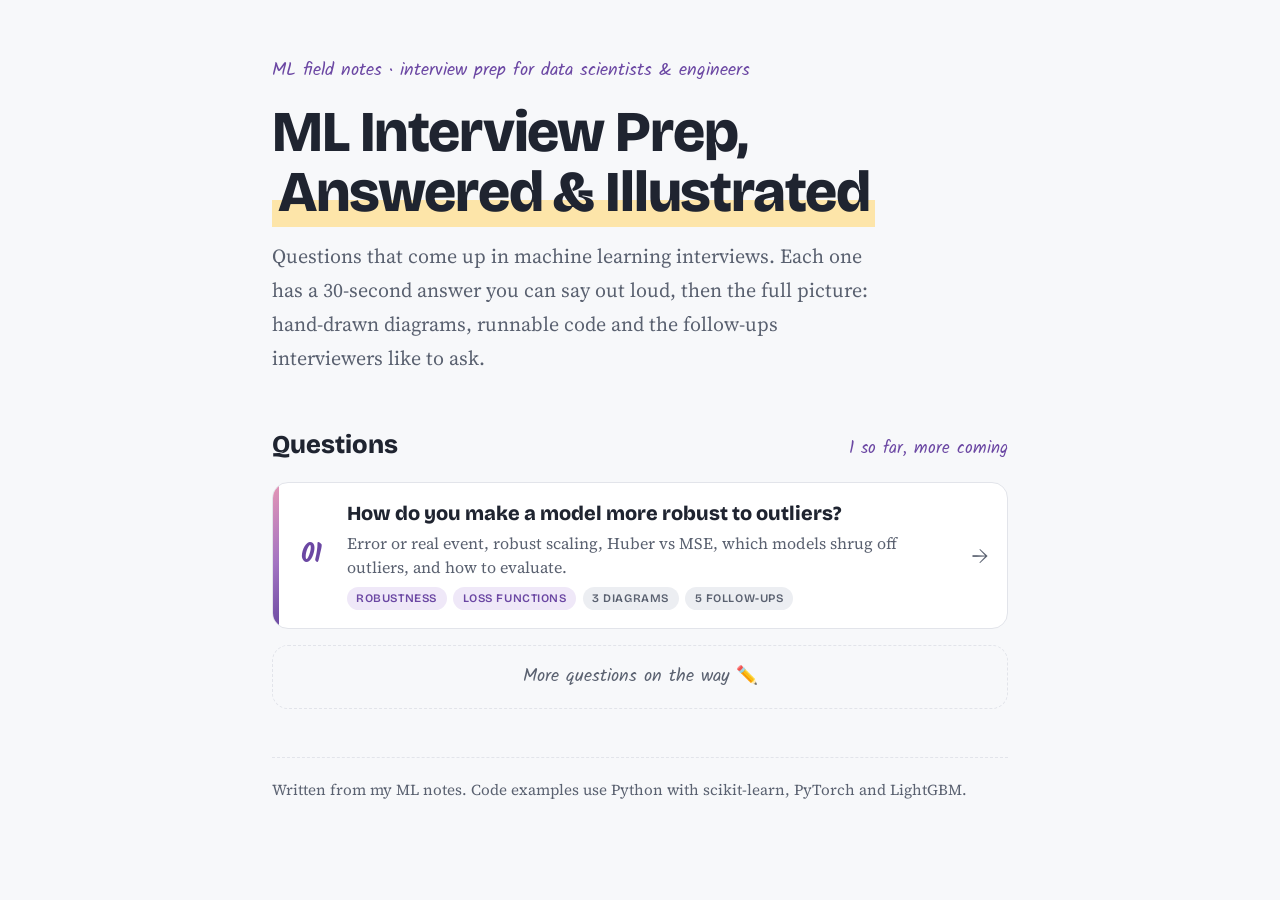
==== commit 58e7d74e: "Add home page with question list; move Q1 to its own page Shared styles and script now live in asset" ====
--- a/index.html
+++ b/index.html
@@ -3,555 +3,43 @@
 <head>
 <meta charset="utf-8">
 <meta name="viewport" content="width=device-width, initial-scale=1, viewport-fit=cover">
-<meta name="description" content="Machine learning interview questions, answered with diagrams, code and the follow-ups interviewers ask.">
-<title>ML Interview Questions</title>
+<meta name="description" content="Machine learning interview questions, answered and illustrated with diagrams, code and the follow-ups interviewers ask.">
+<title>ML Interview Prep</title>
 <link rel="preconnect" href="https://fonts.googleapis.com">
 <link rel="preconnect" href="https://fonts.gstatic.com" crossorigin>
 <link rel="stylesheet" href="https://fonts.googleapis.com/css2?family=Bricolage+Grotesque:opsz,wght@12..96,600;12..96,800&family=JetBrains+Mono:wght@400;600&family=Kalam:wght@400;700&family=Source+Serif+4:ital,opsz,wght@0,8..60,400;0,8..60,600;1,8..60,400&display=swap">
-<style>
-html{-webkit-text-size-adjust:100%}
-body{margin:0}
-[hidden]{display:none!important}
-
-:root {
-  --bg: #f7f8fa; --fg: #1f2430; --muted: #5a6170; --rule: #e2e4ea;
-  --chip-bg: #eceef2; --chip-fg: #2a2e38;
-  --callout-bg: #e5f1fb; --callout-line: #c9e0f2;
-  --accent: #6b47a3; --accent-soft: #efe8f8;
-  --bad: #b8401a; --bad-soft: #fbe9e2; --good: #187a3c; --good-soft: #e3f4e8;
-  --card: #ffffff;
-  --d-ink: #262a33; --d-blue: #b5dbf7; --d-purple: #ddd0f6; --d-green: #c5ebcb; --d-amber: #fde5a9;
-  --d-red: #d2452a; --d-greenink: #1d8a43; --d-blueink: #2b6cb0;
-  --frame: linear-gradient(135deg, #e697b5 0%, #a374c2 55%, #6a4aa1 100%);
-  --code-bg: #10131a;
-  --font-display: "Bricolage Grotesque", "Avenir Next", "Segoe UI", sans-serif;
-  --font-body: "Source Serif 4", Charter, Georgia, serif;
-  --font-mono: "JetBrains Mono", ui-monospace, SFMono-Regular, Menlo, monospace;
-  --font-hand: "Kalam", "Comic Neue", "Chalkboard SE", cursive;
-}
-@media (prefers-color-scheme: dark) {
-  :root:not([data-theme="light"]) {
-    --bg: #14151b; --fg: #e5e6eb; --muted: #a3a8b4; --rule: #2a2c36;
-    --chip-bg: #252733; --chip-fg: #e2e3ea; --callout-bg: #15283a; --callout-line: #24435e;
-    --accent: #c4a6f2; --accent-soft: #2b2240; --bad: #ff8a65; --bad-soft: #3a1f17;
-    --good: #6fd795; --good-soft: #15301f; --card: #1c1d26; --d-ink: #d9dbe3;
-    --d-blue: #1f3e59; --d-purple: #3a2d57; --d-green: #1d4a2c; --d-amber: #4d3c12;
-    --d-red: #ff7a5c; --d-greenink: #6fd795; --d-blueink: #7cb8f2; color-scheme: dark;
-  }
-}
-:root[data-theme="dark"] {
-  --bg: #14151b; --fg: #e5e6eb; --muted: #a3a8b4; --rule: #2a2c36;
-  --chip-bg: #252733; --chip-fg: #e2e3ea; --callout-bg: #15283a; --callout-line: #24435e;
-  --accent: #c4a6f2; --accent-soft: #2b2240; --bad: #ff8a65; --bad-soft: #3a1f17;
-  --good: #6fd795; --good-soft: #15301f; --card: #1c1d26; --d-ink: #d9dbe3;
-  --d-blue: #1f3e59; --d-purple: #3a2d57; --d-green: #1d4a2c; --d-amber: #4d3c12;
-  --d-red: #ff7a5c; --d-greenink: #6fd795; --d-blueink: #7cb8f2; color-scheme: dark;
-}
-
-* { box-sizing: border-box; }
-body {
-  background: var(--bg); color: var(--fg);
-  font-family: var(--font-body); font-size: 1.125rem; line-height: 1.7;
-  padding-left: max(16px, env(safe-area-inset-left, 0px));
-  padding-right: max(16px, env(safe-area-inset-right, 0px));
-  padding-block: 0 4rem;
-}
-main { max-width: 46rem; margin: 0 auto; }
-p { margin: 0; }
-a { color: var(--accent); }
-:focus-visible { outline: 2px solid var(--accent); outline-offset: 2px; border-radius: 4px; }
-
-/* Hero */
-.hero { padding-block: 3.5rem 1.5rem; display: grid; gap: 1rem; }
-.eyebrow { font-family: var(--font-hand); font-size: 1.1rem; color: var(--accent); }
-h1 { font-family: var(--font-display); font-weight: 800; font-size: clamp(2.4rem, 7vw, 3.6rem); line-height: 1.05; margin: 0; letter-spacing: -0.02em; text-wrap: balance; }
-h1 .squiggle { background: linear-gradient(transparent 62%, var(--d-amber) 62%); padding-inline: 0.1em; }
-.lede { font-size: 1.25rem; color: var(--muted); max-width: 38rem; }
-.toc { display: flex; flex-wrap: wrap; gap: 0.5rem; margin: 0.5rem 0 0; padding: 0; list-style: none; }
-.toc a { display: inline-block; font-family: var(--font-display); font-weight: 600; font-size: 0.9rem; text-decoration: none; color: var(--fg); background: var(--card); border: 1.5px solid var(--rule); border-radius: 999px; padding: 0.3rem 0.85rem; }
-.toc a:hover { border-color: var(--accent); color: var(--accent); }
-
-/* Question card */
-.qcard { margin-top: 1.5rem; background: var(--frame); border-radius: 18px; padding: 14px; }
-.qcard-inner { background: var(--card); border-radius: 11px; padding: 1.2rem 1.3rem 1.3rem; display: grid; gap: 0.9rem; }
-.qnum { font-family: var(--font-hand); color: var(--accent); font-size: 1.1rem; display: flex; gap: 0.6rem; align-items: center; flex-wrap: wrap; }
-.qnum .chip { font-family: var(--font-display); font-weight: 600; font-size: 0.75rem; letter-spacing: 0.05em; text-transform: uppercase; background: var(--accent-soft); color: var(--accent); border-radius: 999px; padding: 0.1rem 0.6rem; }
-.qcard h2 { font-family: var(--font-display); font-weight: 800; font-size: clamp(1.6rem, 4.5vw, 2.1rem); line-height: 1.15; margin: 0; letter-spacing: -0.01em; text-wrap: balance; }
-.short { border-left: 3px solid var(--accent); padding: 0.1rem 0 0.1rem 1rem; }
-.short .label { font-family: var(--font-display); font-weight: 600; font-size: 0.8rem; text-transform: uppercase; letter-spacing: 0.06em; color: var(--muted); display: block; margin-bottom: 0.2rem; }
-
-/* Sections */
-section { padding-top: 2.5rem; display: flex; flex-direction: column; gap: 1.1rem; }
-section > h2 { font-family: var(--font-display); font-weight: 800; font-size: clamp(1.6rem, 4.5vw, 2.1rem); line-height: 1.15; margin: 0; letter-spacing: -0.01em; text-wrap: balance; }
-section > .kicker { font-family: var(--font-hand); color: var(--accent); font-size: 1.05rem; margin-bottom: -0.8rem; }
-h3 { font-family: var(--font-display); font-weight: 600; font-size: 1.25rem; line-height: 1.25; margin: 0.6rem 0 0; text-wrap: balance; }
-
-code { font-family: var(--font-mono); font-size: 0.82em; font-weight: 600; background: var(--chip-bg); color: var(--chip-fg); border: 1px solid var(--rule); border-radius: 6px; padding: 0.08em 0.38em; }
-pre code { all: unset; }
-
-ul.plain { margin: 0; padding-left: 1.3rem; display: grid; gap: 0.5rem; }
-ul.plain li::marker { color: var(--muted); }
-
-/* Callout */
-.callout { display: grid; grid-template-columns: auto 1fr; gap: 0.75rem; align-items: start; background: var(--callout-bg); border: 1px solid var(--callout-line); border-radius: 14px; padding: 1rem 1.2rem; }
-.callout .hand { font-size: 1.4rem; line-height: 1.5; }
-.callout p { min-width: 0; }
-
-/* Code frames */
-.code { margin: 0; background: var(--frame); border-radius: 16px; padding: 14px; min-width: 0; }
-.code-inner { background: var(--code-bg); border-radius: 10px; overflow: hidden; }
-.code-head { display: flex; align-items: center; gap: 0.6rem; padding: 0.55rem 0.9rem 0; font-family: var(--font-mono); font-size: 0.78rem; color: #9aa3b2; }
-.code-head .label { flex: 1; min-width: 0; }
-.tag { font-family: var(--font-display); font-weight: 800; font-size: 0.72rem; letter-spacing: 0.06em; text-transform: uppercase; border-radius: 6px; padding: 0.12rem 0.5rem; }
-.tag.bad { background: #4a1d14; color: #ffb199; }
-.tag.good { background: #12391f; color: #8fe3aa; }
-.tag.note { background: #2c2347; color: #d6c3ff; }
-.copy { font-family: var(--font-mono); font-size: 0.72rem; color: #c7cfdb; background: transparent; border: 1px solid #343a47; border-radius: 6px; padding: 0.15rem 0.5rem; cursor: pointer; }
-.copy:hover { border-color: #8b93a3; }
-pre { margin: 0; padding: 0.7rem 0.95rem 0.9rem; overflow-x: auto; font-family: var(--font-mono); font-size: 0.84rem; line-height: 1.6; color: #e6edf3; tab-size: 4; }
-.tk-kw { color: #ff7b72; } .tk-fn { color: #d2a8ff; } .tk-str { color: #a5d6ff; }
-.tk-num { color: #79c0ff; } .tk-com { color: #8b949e; font-style: italic; } .tk-op { color: #ffa657; }
-
-/* Diagrams */
-.diagram { margin: 0; background: var(--frame); border-radius: 16px; padding: 14px; }
-.diagram-inner { background: var(--card); border-radius: 10px; padding: 0.75rem; overflow-x: auto; }
-.diagram svg { display: block; width: 100%; min-width: 34rem; height: auto; }
-.diagram figcaption { font-family: var(--font-hand); color: #fff; font-size: 1rem; padding: 0.55rem 0.3rem 0; text-align: center; }
-svg .ink { stroke: var(--d-ink); fill: none; stroke-width: 2; stroke-linecap: round; stroke-linejoin: round; }
-svg .thick { stroke-width: 3; }
-svg .dash { stroke-dasharray: 6 6; }
-svg .box { stroke: var(--d-ink); stroke-width: 2; }
-svg .dot { stroke: var(--d-ink); stroke-width: 1.5; fill: var(--d-blue); }
-svg .f-blue { fill: var(--d-blue); } svg .f-purple { fill: var(--d-purple); } svg .f-green { fill: var(--d-green); } svg .f-amber { fill: var(--d-amber); } svg .f-card { fill: var(--card); }
-svg .f-redsoft { fill: var(--bad-soft); }
-svg text { font-family: var(--font-hand); fill: var(--d-ink); }
-svg .t-big { font-size: 19px; font-weight: 700; }
-svg .t-mid { font-size: 16px; }
-svg .t-small { font-size: 14px; }
-svg .t-red { fill: var(--d-red); } svg .t-green { fill: var(--d-greenink); } svg .t-blue { fill: var(--d-blueink); }
-svg .s-red { stroke: var(--d-red); } svg .s-green { stroke: var(--d-greenink); } svg .s-blue { stroke: var(--d-blueink); }
-svg .rough { filter: url(#rough); }
-
-/* Tables */
-.tbl-wrap { overflow-x: auto; background: var(--card); border: 1.5px solid var(--rule); border-radius: 14px; }
-table { border-collapse: collapse; width: 100%; font-size: 1rem; }
-th, td { text-align: left; padding: 0.6rem 0.9rem; border-bottom: 1px solid var(--rule); vertical-align: top; }
-th { font-family: var(--font-display); font-weight: 600; font-size: 0.85rem; text-transform: uppercase; letter-spacing: 0.05em; color: var(--muted); white-space: nowrap; }
-tr:last-child td { border-bottom: 0; }
-td.name { font-family: var(--font-display); font-weight: 600; white-space: nowrap; }
-.pill { font-family: var(--font-display); font-weight: 600; font-size: 0.8rem; border-radius: 999px; padding: 0.1rem 0.6rem; white-space: nowrap; }
-.pill.yes { background: var(--good-soft); color: var(--good); }
-.pill.no { background: var(--bad-soft); color: var(--bad); }
-.pill.unk { background: var(--d-amber); color: var(--fg); }
-
-/* Follow-up Q&A */
-.qa { display: grid; grid-template-columns: auto 1fr; gap: 0.35rem 0.8rem; font-size: 1.02rem; }
-.qa dt { font-family: var(--font-display); font-weight: 600; font-size: 0.82rem; text-transform: uppercase; letter-spacing: 0.06em; padding-top: 0.25rem; color: var(--muted); }
-.qa dd { margin: 0; min-width: 0; }
-.followup { display: grid; gap: 0.6rem; padding: 1rem 1.1rem; background: var(--card); border: 1.5px solid var(--rule); border-radius: 14px; }
-.followup h3 { margin: 0; display: flex; gap: 0.6rem; align-items: baseline; font-size: 1.15rem; }
-.followup h3 .n { font-family: var(--font-hand); font-weight: 700; color: var(--accent); font-size: 1.05rem; flex: none; }
-
-/* Cheat sheet */
-.cheats { display: grid; grid-template-columns: repeat(auto-fit, minmax(14rem, 1fr)); gap: 0.9rem; }
-.cheat { background: var(--card); border: 1.5px solid var(--rule); border-radius: 14px; padding: 0.9rem 1rem; font-size: 1rem; line-height: 1.55; min-width: 0; }
-.cheat b { font-family: var(--font-display); display: block; font-size: 1rem; margin-bottom: 0.2rem; }
-
-footer { margin-top: 3rem; padding-top: 1.2rem; border-top: 1.5px dashed var(--rule); color: var(--muted); font-size: 0.95rem; }
-
-@media (max-width: 560px) {
-  body { font-size: 1.05rem; }
-  .qa { grid-template-columns: 1fr; }
-  .qa dt { padding-top: 0.4rem; }
-  .qcard-inner { padding: 1rem; }
-}
-@media (prefers-reduced-motion: no-preference) {
-  .toc a, .copy { transition: border-color 0.15s, color 0.15s; }
-}
-</style>
+<link rel="stylesheet" href="assets/style.css">
 </head>
 <body>
-
-<svg width="0" height="0" style="position:absolute" aria-hidden="true" focusable="false">
-  <defs>
-    <filter id="rough" x="-5%" y="-5%" width="110%" height="110%">
-      <feTurbulence type="fractalNoise" baseFrequency="0.035" numOctaves="2" seed="7" result="n"/>
-      <feDisplacementMap in="SourceGraphic" in2="n" scale="2.6" xChannelSelector="R" yChannelSelector="G"/>
-    </filter>
-    <marker id="arrow" viewBox="0 0 10 10" refX="8" refY="5" markerWidth="8" markerHeight="8" orient="auto-start-reverse">
-      <path d="M1,1 L9,5 L1,9" fill="none" stroke="context-stroke" stroke-width="1.8" stroke-linecap="round" stroke-linejoin="round"/>
-    </marker>
-  </defs>
-</svg>
-
 <main>
   <header class="hero">
     <div class="eyebrow">ML field notes · interview prep for data scientists &amp; engineers</div>
-    <h1>ML Interview Questions, <span class="squiggle">Answered</span></h1>
-    <p class="lede">Questions that come up in machine learning interviews, each with a short answer you can say out loud, then the full picture: diagrams, code and the follow-ups interviewers like to ask.</p>
-    <ul class="toc" aria-label="Sections">
-      <li><a href="#q1">Q1 · Outliers</a></li>
-      <li><a href="#first">Error or real?</a></li>
-      <li><a href="#data">Data</a></li>
-      <li><a href="#loss">Loss functions</a></li>
-      <li><a href="#models">Models</a></li>
-      <li><a href="#training">Training</a></li>
-      <li><a href="#evaluation">Evaluation</a></li>
-      <li><a href="#followups">Follow-ups</a></li>
-      <li><a href="#cheatsheet">Cheat sheet</a></li>
-    </ul>
+    <h1>ML Interview Prep, <span class="squiggle">Answered &amp; Illustrated</span></h1>
+    <p class="lede">Questions that come up in machine learning interviews. Each one has a 30-second answer you can say out loud, then the full picture: hand-drawn diagrams, runnable code and the follow-ups interviewers like to ask.</p>
   </header>
 
-  <!-- ============ QUESTION 1 ============ -->
-  <div class="qcard" id="q1">
-    <div class="qcard-inner">
-      <div class="qnum">Question 1 <span class="chip">Robustness</span><span class="chip">Very common</span></div>
-      <h2>How do you make a model more robust to outliers?</h2>
-      <div class="short">
-        <span class="label">The 30-second answer</span>
-        <p>First I'd find out whether the outliers are <strong>errors</strong> or <strong>real rare events</strong>. I'd fix or drop errors and keep real extremes. Then I'd limit how much any single point can pull the model: transform or clip skewed features, scale with the median and IQR, and swap MSE for <strong>Huber</strong> or MAE loss. Tree-based models help with odd feature values. Finally I'd evaluate with MAE as well as RMSE and look at the worst residuals.</p>
-      </div>
-    </div>
+  <div class="list-head">
+    <h2>Questions</h2>
+    <span class="count">1 so far, more coming</span>
   </div>
 
-  <!-- ============ ERROR OR REAL ============ -->
-  <section id="first">
-    <div class="kicker">Start here</div>
-    <h2>First question: error, or a real rare event?</h2>
-    <p>"Outlier" covers two very different things, and the right fix depends on which one you have. A sensor reading of −999 is an error. A $40,000 purchase in a fraud dataset is probably the most important row you have.</p>
+  <ol class="qlist">
+    <li>
+      <a class="qitem" href="questions/robust-to-outliers/">
+        <span class="num">01</span>
+        <span class="body">
+          <span class="title">How do you make a model more robust to outliers?</span>
+          <span class="teaser">Error or real event, robust scaling, Huber vs MSE, which models shrug off outliers, and how to evaluate.</span>
+          <span class="meta"><span>Robustness</span><span>Loss functions</span><span class="plain">3 diagrams</span><span class="plain">5 follow-ups</span></span>
+        </span>
+        <span class="go" aria-hidden="true">→</span>
+      </a>
+    </li>
+  </ol>
 
-    <figure class="diagram">
-      <div class="diagram-inner">
-        <svg viewBox="0 0 740 300" role="img" aria-label="Decision diagram. An outlier is either a data error, such as a typo, sensor glitch or mislabel, which you fix or remove, or a real rare event, which you keep and handle with robust losses, transforms or models, or by modelling it on purpose.">
-          <g class="rough">
-            <rect class="box f-amber" x="270" y="20" width="200" height="60" rx="12"/>
-            <rect class="box f-redsoft" x="40" y="150" width="290" height="120" rx="12"/>
-            <rect class="box f-green" x="410" y="150" width="290" height="120" rx="12"/>
-            <path class="ink" d="M320,82 C290,110 220,120 190,146" marker-end="url(#arrow)"/>
-            <path class="ink" d="M420,82 C450,110 520,120 550,146" marker-end="url(#arrow)"/>
-          </g>
-          <text class="t-big" x="370" y="57" text-anchor="middle">an outlier!</text>
-          <text class="t-mid" x="205" y="118" text-anchor="middle">it's wrong</text>
-          <text class="t-mid" x="535" y="118" text-anchor="middle">it's real</text>
-          <text class="t-big t-red" x="185" y="182" text-anchor="middle">Data error</text>
-          <text class="t-small" x="185" y="206" text-anchor="middle">typo, unit mix-up, sensor glitch,</text>
-          <text class="t-small" x="185" y="226" text-anchor="middle">mislabel, -999 meaning "missing"</text>
-          <text class="t-mid t-red" x="185" y="254" text-anchor="middle">→ fix it or remove it</text>
-          <text class="t-big t-green" x="555" y="182" text-anchor="middle">Real rare event</text>
-          <text class="t-small" x="555" y="206" text-anchor="middle">fraud, a viral post, a whale customer,</text>
-          <text class="t-small" x="555" y="226" text-anchor="middle">a market crash</text>
-          <text class="t-mid t-green" x="555" y="254" text-anchor="middle">→ keep it, limit its pull</text>
-        </svg>
-      </div>
-      <figcaption>Deleting a real extreme doesn't remove the risk. It just hides it from the model.</figcaption>
-    </figure>
+  <div class="qsoon" style="margin-top:1rem">More questions on the way ✏️</div>
 
-    <div class="callout"><span class="hand" aria-hidden="true">👉</span><p>Sometimes the outliers <em>are</em> the task. In fraud or anomaly detection you don't make the model ignore them. You model them directly, for example with Isolation Forest or class weighting.</p></div>
-  </section>
-
-  <!-- ============ DATA ============ -->
-  <section id="data">
-    <div class="kicker">Layer 1 · the data</div>
-    <h2>Find them, then decide what to do</h2>
-    <p>For a single feature, simple rules work. When a point is only odd as a <em>combination</em> of features (a 1.9 m tall person weighing 40 kg), you need a multivariate method.</p>
-
-    <div class="tbl-wrap">
-      <table>
-        <thead><tr><th>Method</th><th>Looks at</th><th>Good to know</th></tr></thead>
-        <tbody>
-          <tr><td class="name">IQR fences</td><td><span class="pill yes">1 feature</span></td><td>Flags points beyond Q1 − 1.5·IQR or Q3 + 1.5·IQR. No normality assumption.</td></tr>
-          <tr><td class="name">z-score</td><td><span class="pill yes">1 feature</span></td><td>|z| &gt; 3 is common, but the mean and std are pulled by the very outliers you're hunting. The modified z-score uses the median and MAD instead.</td></tr>
-          <tr><td class="name">Mahalanobis</td><td><span class="pill unk">many</span></td><td>Distance that accounts for correlation. Assumes a roughly elliptical shape.</td></tr>
-          <tr><td class="name">Isolation Forest</td><td><span class="pill unk">many</span></td><td>Random splits isolate outliers in fewer steps. Fast and works on high-dimensional tabular data.</td></tr>
-          <tr><td class="name">LOF</td><td><span class="pill unk">many</span></td><td>Compares local density with the neighbours'. Catches points that are odd only within their own cluster.</td></tr>
-        </tbody>
-      </table>
-    </div>
-
-    <h3>Then handle them</h3>
-    <ul class="plain">
-      <li><strong>Remove</strong> only when you're confident it's an error, and record how many rows you dropped.</li>
-      <li><strong>Clip (winsorize)</strong> to, say, the 1st and 99th percentiles. You keep the row but cap its pull.</li>
-      <li><strong>Transform</strong> skewed features with log, Box-Cox or Yeo-Johnson. After the transform, a heavy tail stops looking extreme.</li>
-      <li><strong>Scale robustly</strong> with <code>RobustScaler</code> (median and IQR) instead of <code>StandardScaler</code> (mean and std).</li>
-      <li><strong>Rank or bin</strong> with <code>QuantileTransformer</code>, so only the order of values matters.</li>
-    </ul>
-
-    <figure class="code"><div class="code-inner">
-      <div class="code-head"><span class="tag good">Pattern</span><span class="label">clip, log, robust-scale inside a pipeline</span><button class="copy" type="button">copy</button></div>
-<pre><code class="py">import numpy as np
-from sklearn.pipeline import make_pipeline
-from sklearn.preprocessing import FunctionTransformer, RobustScaler
-
-# Learn clip bounds on the training data only, then apply them everywhere
-lo, hi = np.percentile(X_train, [1, 99], axis=0)
-
-prep = make_pipeline(
-    FunctionTransformer(lambda X: np.clip(X, lo, hi)),
-    FunctionTransformer(np.log1p),   # only for non-negative, right-skewed features
-    RobustScaler(),                  # centres on the median, scales by the IQR
-)</code></pre>
-    </div></figure>
-
-    <div class="callout"><span class="hand" aria-hidden="true">⚠️</span><p>Compute percentiles and scalers on the <strong>training set only</strong>. Fitting them on all the data leaks test-set information into training.</p></div>
-  </section>
-
-  <!-- ============ LOSS ============ -->
-  <section id="loss">
-    <div class="kicker">Layer 2 · the loss function</div>
-    <h2>Stop squaring big errors</h2>
-    <p>This is often the single biggest improvement. MSE squares each error, so one point that's 10 units off counts as much as 100 points that are 1 unit off. The model bends toward that one point.</p>
-
-    <figure class="diagram">
-      <div class="diagram-inner">
-        <svg viewBox="0 0 740 310" role="img" aria-label="Scatter plot of ten points along a rising trend, with one outlier far below on the right. The least squares line is pulled down and flattened by the outlier. The Huber regression line passes through the main cloud of points.">
-          <g class="rough">
-            <path class="ink" d="M60,270 H700 M60,270 V30"/>
-            <path class="ink thick s-red" d="M80,214 L690,150"/>
-            <path class="ink thick s-green" d="M80,236 L690,90"/>
-            <path class="ink dash s-red" d="M640,240 C620,220 610,200 615,170" marker-end="url(#arrow)"/>
-          </g>
-          <circle class="dot" cx="110" cy="226" r="7"/>
-          <circle class="dot" cx="165" cy="218" r="7"/>
-          <circle class="dot" cx="220" cy="200" r="7"/>
-          <circle class="dot" cx="275" cy="192" r="7"/>
-          <circle class="dot" cx="330" cy="170" r="7"/>
-          <circle class="dot" cx="385" cy="164" r="7"/>
-          <circle class="dot" cx="440" cy="146" r="7"/>
-          <circle class="dot" cx="495" cy="136" r="7"/>
-          <circle class="dot" cx="550" cy="118" r="7"/>
-          <circle class="dot" cx="605" cy="112" r="7"/>
-          <circle cx="650" cy="252" r="9" fill="var(--d-red)" stroke="var(--d-ink)" stroke-width="1.5"/>
-          <text class="t-mid t-red" x="520" y="290">one bad point</text>
-          <text class="t-mid t-red" x="420" y="205">MSE line: dragged down</text>
-          <text class="t-mid t-green" x="380" y="110">Huber line: follows the data</text>
-          <text class="t-small" x="70" y="48" fill-opacity="0.7">y</text>
-          <text class="t-small" x="690" y="292" fill-opacity="0.7">x</text>
-        </svg>
-      </div>
-      <figcaption>One point, squared, outvotes the other ten.</figcaption>
-    </figure>
-
-    <p>Robust losses grow more slowly for large errors, so a far-off point still counts, just not quadratically.</p>
-
-    <figure class="diagram">
-      <div class="diagram-inner">
-        <svg viewBox="0 0 740 318" role="img" aria-label="Three loss curves plotted against the residual. MSE is a steep parabola. MAE is a V shape. Huber is quadratic between minus delta and plus delta and grows linearly beyond them.">
-          <g class="rough">
-            <path class="ink" d="M50,250 H690 M370,262 V30"/>
-            <path class="ink dash" d="M270,250 V40 M470,250 V40" stroke-opacity="0.45"/>
-            <path class="ink thick s-red" d="M170,50 Q370,450 570,50"/>
-            <path class="ink thick s-blue" d="M70,100 L370,250 L670,100"/>
-            <path class="ink thick s-green" d="M120,50 L270,200 Q370,300 470,200 L620,50"/>
-          </g>
-          <text class="t-small" x="270" y="34" text-anchor="middle">−δ</text>
-          <text class="t-small" x="470" y="34" text-anchor="middle">+δ</text>
-          <text class="t-small" x="370" y="274" text-anchor="middle" fill-opacity="0.75">Huber: quadratic inside ±δ, linear outside</text>
-          <path class="ink thick s-red" d="M130,300 H160"/><text class="t-mid t-red" x="168" y="305">MSE · grows like r²</text>
-          <path class="ink thick s-blue" d="M330,300 H360"/><text class="t-mid t-blue" x="368" y="305">MAE · grows like |r|</text>
-          <path class="ink thick s-green" d="M530,300 H560"/><text class="t-mid t-green" x="568" y="305">Huber</text>
-          <text class="t-small" x="676" y="270" fill-opacity="0.7">residual r</text>
-          <text class="t-small" x="380" y="44" fill-opacity="0.7">loss</text>
-        </svg>
-      </div>
-      <figcaption>Huber behaves like MSE for small errors and like MAE for big ones.</figcaption>
-    </figure>
-
-    <div class="tbl-wrap">
-      <table>
-        <thead><tr><th>Loss</th><th>Robust?</th><th>Trade-off</th></tr></thead>
-        <tbody>
-          <tr><td class="name">MSE / L2</td><td><span class="pill no">no</span></td><td>Predicts the mean. Smooth and fast, but outliers dominate it.</td></tr>
-          <tr><td class="name">MAE / L1</td><td><span class="pill yes">yes</span></td><td>Predicts the median. Its gradient has the same size for every error and isn't defined at 0.</td></tr>
-          <tr><td class="name">Huber</td><td><span class="pill yes">yes</span></td><td>The usual default. You choose δ, the point where quadratic switches to linear.</td></tr>
-          <tr><td class="name">Log-cosh</td><td><span class="pill yes">yes</span></td><td>A smooth Huber with no δ to tune, which suits second-order optimisers.</td></tr>
-          <tr><td class="name">Quantile</td><td><span class="pill yes">yes</span></td><td>Predicts a chosen quantile, which is handy for prediction intervals.</td></tr>
-          <tr><td class="name">Tukey / Cauchy</td><td><span class="pill unk">very</span></td><td>Large errors barely count at all. Non-convex, so start from a good initial fit.</td></tr>
-        </tbody>
-      </table>
-    </div>
-
-    <figure class="code"><div class="code-inner">
-      <div class="code-head"><span class="tag bad">Trap</span><span class="label">default regressors minimise squared error</span><button class="copy" type="button">copy</button></div>
-<pre><code class="py">from sklearn.linear_model import LinearRegression
-model = LinearRegression().fit(X, y)   # one bad y value can tilt the whole line</code></pre>
-    </div></figure>
-
-    <figure class="code"><div class="code-inner">
-      <div class="code-head"><span class="tag good">Fix</span><span class="label">same model family, robust loss</span><button class="copy" type="button">copy</button></div>
-<pre><code class="py"># scikit-learn
-from sklearn.linear_model import HuberRegressor
-model = HuberRegressor(epsilon=1.35).fit(X, y)   # 1.35 is the classic default
-
-# PyTorch
-import torch.nn as nn
-loss_fn = nn.HuberLoss(delta=1.0)                # instead of nn.MSELoss()
-
-# Gradient boosting
-import lightgbm as lgb
-model = lgb.LGBMRegressor(objective="huber", alpha=1.0)   # alpha is δ here</code></pre>
-    </div></figure>
-
-    <h3>Classification: outliers are usually wrong labels</h3>
-    <p>In classification, the outliers that hurt are usually <strong>mislabeled examples</strong>. Cross-entropy pushes hard to fit them. Options: label smoothing, generalized or symmetric cross-entropy, and small-loss selection methods such as co-teaching. Focal loss up-weights hard examples, so it can make label noise <em>worse</em>.</p>
-  </section>
-
-  <!-- ============ MODELS ============ -->
-  <section id="models">
-    <div class="kicker">Layer 3 · the model</div>
-    <h2>Some models barely notice outliers</h2>
-    <p>An important distinction: an outlier in the <strong>features (X)</strong> isn't the same as an outlier in the <strong>target (y)</strong>. Trees are robust to the first kind, but not automatically to the second.</p>
-
-    <div class="tbl-wrap">
-      <table>
-        <thead><tr><th>Model</th><th>Outliers in X</th><th>Outliers in y</th><th>Why</th></tr></thead>
-        <tbody>
-          <tr><td class="name">Trees, RF, GBM</td><td><span class="pill yes">robust</span></td><td><span class="pill unk">depends</span></td><td>Splits use only the order of X. Leaf values are means of y unless you pick a robust objective.</td></tr>
-          <tr><td class="name">Linear / OLS</td><td><span class="pill no">sensitive</span></td><td><span class="pill no">sensitive</span></td><td>Squared loss, plus high-leverage X points can swing the slope.</td></tr>
-          <tr><td class="name">Huber / RANSAC / Theil-Sen</td><td><span class="pill unk">varies</span></td><td><span class="pill yes">robust</span></td><td>RANSAC fits to inliers only. Theil-Sen takes the median of pairwise slopes.</td></tr>
-          <tr><td class="name">k-NN, SVM, k-means</td><td><span class="pill no">sensitive</span></td><td><span class="pill unk">varies</span></td><td>Distance-based, and one huge feature dominates the distance. Scale robustly, or use k-medoids.</td></tr>
-          <tr><td class="name">Neural nets</td><td><span class="pill no">sensitive</span></td><td><span class="pill no">sensitive</span></td><td>Unbounded activations plus MSE. Normalise the inputs and use a robust loss.</td></tr>
-          <tr><td class="name">Bayesian, Student-t</td><td><span class="pill unk">varies</span></td><td><span class="pill yes">robust</span></td><td>Heavy-tailed likelihood: a far-off point is expected occasionally, so it doesn't drag the fit.</td></tr>
-        </tbody>
-      </table>
-    </div>
-  </section>
-
-  <!-- ============ TRAINING ============ -->
-  <section id="training">
-    <div class="kicker">Layer 4 · the training loop</div>
-    <h2>Don't let one batch steer the model</h2>
-    <ul class="plain">
-      <li><strong>Regularisation</strong> (L1/L2, dropout) stops the model bending to fit individual points.</li>
-      <li><strong>Gradient clipping</strong> caps the update size when an outlier-heavy batch produces a huge gradient.</li>
-      <li><strong>Sample reweighting</strong> down-weights high-loss points. Iteratively reweighted least squares (IRLS) does this for linear models.</li>
-      <li><strong>Bagging and ensembles</strong> average out the influence of any single point.</li>
-      <li><strong>Early stopping:</strong> networks fit clean patterns first and memorise noisy points late in training, so stopping early leaves the noise out.</li>
-    </ul>
-
-    <figure class="code"><div class="code-inner">
-      <div class="code-head"><span class="tag note">Note</span><span class="label">gradient clipping in PyTorch</span><button class="copy" type="button">copy</button></div>
-<pre><code class="py">loss.backward()
-torch.nn.utils.clip_grad_norm_(model.parameters(), max_norm=1.0)
-optimizer.step()</code></pre>
-    </div></figure>
-  </section>
-
-  <!-- ============ EVALUATION ============ -->
-  <section id="evaluation">
-    <div class="kicker">Layer 5 · how you measure it</div>
-    <h2>RMSE alone can mislead you</h2>
-    <p>RMSE is itself sensitive to outliers. A model can look worse on RMSE because of three rows while being better for 99% of users, or the other way round.</p>
-    <ul class="plain">
-      <li>Report <strong>MAE</strong> and <strong>median absolute error</strong> next to RMSE.</li>
-      <li>Sort by residual and <strong>look at the worst 20 rows</strong>. They often reveal a data bug.</li>
-      <li>Check whether the outliers all ended up in train or all in test. Stratify or split by time if needed.</li>
-      <li>If the extremes matter to the business, evaluate them as <strong>a separate slice</strong>.</li>
-    </ul>
-
-    <figure class="code"><div class="code-inner">
-      <div class="code-head"><span class="tag good">Pattern</span><span class="label">compare a baseline with a robust model</span><button class="copy" type="button">copy</button></div>
-<pre><code class="py">from sklearn.metrics import mean_absolute_error, median_absolute_error, root_mean_squared_error
-
-for name, m in {"OLS": ols, "Huber": huber}.items():
-    p = m.predict(X_test)
-    print(f"{name:6s}  RMSE={root_mean_squared_error(y_test, p):.2f}  "
-          f"MAE={mean_absolute_error(y_test, p):.2f}  "
-          f"MedAE={median_absolute_error(y_test, p):.2f}")</code></pre>
-    </div></figure>
-  </section>
-
-  <!-- ============ FOLLOW-UPS ============ -->
-  <section id="followups">
-    <div class="kicker">Be ready for these</div>
-    <h2>Follow-ups interviewers ask</h2>
-
-    <div class="followup">
-      <h3><span class="n">1.</span>Why not just delete the outliers?</h3>
-      <p>Because they may be real, and then the model will be overconfident in production when the same kind of case shows up. Deleting them also shifts the data distribution, can quietly remove an important subgroup, and the deletion rule itself becomes a tuned hyperparameter. Delete errors and keep real events.</p>
-    </div>
-
-    <div class="followup">
-      <h3><span class="n">2.</span>How do you choose δ for Huber loss?</h3>
-      <p>δ sets where an error stops counting as normal. A common rule is about 1.35 × the residual standard deviation, preferably estimated robustly with the MAD. That keeps about 95% of OLS efficiency when the data really is Gaussian. Otherwise, tune it by cross-validation on a robust metric.</p>
-    </div>
-
-    <div class="followup">
-      <h3><span class="n">3.</span>Are tree models completely immune to outliers?</h3>
-      <p>No. They're robust to extreme <em>feature</em> values because splits only use the order. With squared loss, a leaf's prediction is still the mean of its targets, so an extreme y skews that leaf, and in boosting it creates large residuals that later trees chase. Use a Huber, MAE or quantile objective.</p>
-    </div>
-
-    <div class="followup">
-      <h3><span class="n">4.</span>MAE is robust, so why isn't it always used?</h3>
-      <p>Its gradient has the same size whatever the error, so it doesn't slow down near the optimum and can oscillate. It isn't differentiable at zero, and it predicts the median, which is wrong if the business needs the mean (expected revenue, for example). Huber gives most of the robustness with smoother optimisation.</p>
-    </div>
-
-    <div class="followup">
-      <h3><span class="n">5.</span>What's the difference between an outlier and a high-leverage point?</h3>
-      <p>An outlier has an unusual <strong>y</strong> given its x. A high-leverage point has an unusual <strong>x</strong>. A point is <em>influential</em> when removing it changes the fit a lot, which usually takes both. Cook's distance measures that influence.</p>
-    </div>
-  </section>
-
-  <!-- ============ CHEAT SHEET ============ -->
-  <section id="cheatsheet">
-    <div class="kicker">Before the interview</div>
-    <h2>Cheat sheet</h2>
-    <div class="cheats">
-      <div class="cheat"><b>Diagnose first</b>Error → fix or drop. Real → keep and limit its pull.</div>
-      <div class="cheat"><b>Don't square big errors</b>Huber is the go-to swap for MSE. MAE if you want the median.</div>
-      <div class="cheat"><b>Scale with median and IQR</b><code>RobustScaler</code>, not <code>StandardScaler</code>. Log-transform skewed features.</div>
-      <div class="cheat"><b>Trees: X yes, y not by default</b>Robust to odd feature values. Give them a robust objective for odd targets.</div>
-      <div class="cheat"><b>Fit on train only</b>Clip bounds, scalers and outlier detectors learn from the training split.</div>
-      <div class="cheat"><b>Measure robustly</b>MAE and MedAE next to RMSE, then read the worst residuals.</div>
-    </div>
-  </section>
-
-  <footer>More questions coming. Code examples use Python with scikit-learn, PyTorch and LightGBM.</footer>
+  <footer>Written from my ML notes. Code examples use Python with scikit-learn, PyTorch and LightGBM.</footer>
 </main>
-
-<script>
-(function () {
-  var KW = new Set(("import from as def return for in if else elif not and or is lambda with class " +
-    "None True False try except while pass yield raise").split(" "));
-  function esc(s) { return s.replace(/&/g, "&amp;").replace(/</g, "&lt;").replace(/>/g, "&gt;"); }
-  function highlight(src) {
-    var re = /(#[^\n]*)|(f?"(?:[^"\\]|\\.)*"|f?'(?:[^'\\]|\\.)*')|(\b\d+(?:\.\d+)?\b)|([A-Za-z_][A-Za-z0-9_]*)|([=<>!+\-*\/]=?)|([\s\S])/g;
-    var out = "", m;
-    while ((m = re.exec(src))) {
-      if (m[1]) out += '<span class="tk-com">' + esc(m[1]) + "</span>";
-      else if (m[2]) out += '<span class="tk-str">' + esc(m[2]) + "</span>";
-      else if (m[3]) out += '<span class="tk-num">' + m[3] + "</span>";
-      else if (m[4]) {
-        var w = m[4], rest = src.slice(re.lastIndex).match(/^\(/);
-        if (KW.has(w)) out += '<span class="tk-kw">' + w + "</span>";
-        else if (rest) out += '<span class="tk-fn">' + w + "</span>";
-        else out += esc(w);
-      }
-      else if (m[5]) out += '<span class="tk-op">' + esc(m[5]) + "</span>";
-      else out += esc(m[6]);
-    }
-    return out;
-  }
-  document.querySelectorAll("pre code.py").forEach(function (el) {
-    el.innerHTML = highlight(el.textContent);
-  });
-  document.querySelectorAll(".copy").forEach(function (btn) {
-    btn.addEventListener("click", function () {
-      var code = btn.closest(".code-inner").querySelector("pre");
-      var text = code.textContent;
-      function selectIt() {
-        var r = document.createRange(); r.selectNodeContents(code);
-        var s = window.getSelection(); s.removeAllRanges(); s.addRange(r);
-        btn.textContent = "selected";
-      }
-      try {
-        navigator.clipboard.writeText(text).then(function () { btn.textContent = "copied"; }, selectIt);
-      } catch (e) { selectIt(); }
-      setTimeout(function () { btn.textContent = "copy"; }, 1600);
-    });
-  });
-})();
-</script>
-
 </body>
 </html>
--- a/assets/style.css
+++ b/assets/style.css
@@ -0,0 +1,196 @@
+html{-webkit-text-size-adjust:100%}
+body{margin:0}
+[hidden]{display:none!important}
+
+:root {
+  --bg: #f7f8fa; --fg: #1f2430; --muted: #5a6170; --rule: #e2e4ea;
+  --chip-bg: #eceef2; --chip-fg: #2a2e38;
+  --callout-bg: #e5f1fb; --callout-line: #c9e0f2;
+  --accent: #6b47a3; --accent-soft: #efe8f8;
+  --bad: #b8401a; --bad-soft: #fbe9e2; --good: #187a3c; --good-soft: #e3f4e8;
+  --card: #ffffff;
+  --d-ink: #262a33; --d-blue: #b5dbf7; --d-purple: #ddd0f6; --d-green: #c5ebcb; --d-amber: #fde5a9;
+  --d-red: #d2452a; --d-greenink: #1d8a43; --d-blueink: #2b6cb0;
+  --frame: linear-gradient(135deg, #e697b5 0%, #a374c2 55%, #6a4aa1 100%);
+  --code-bg: #10131a;
+  --font-display: "Bricolage Grotesque", "Avenir Next", "Segoe UI", sans-serif;
+  --font-body: "Source Serif 4", Charter, Georgia, serif;
+  --font-mono: "JetBrains Mono", ui-monospace, SFMono-Regular, Menlo, monospace;
+  --font-hand: "Kalam", "Comic Neue", "Chalkboard SE", cursive;
+}
+@media (prefers-color-scheme: dark) {
+  :root:not([data-theme="light"]) {
+    --bg: #14151b; --fg: #e5e6eb; --muted: #a3a8b4; --rule: #2a2c36;
+    --chip-bg: #252733; --chip-fg: #e2e3ea; --callout-bg: #15283a; --callout-line: #24435e;
+    --accent: #c4a6f2; --accent-soft: #2b2240; --bad: #ff8a65; --bad-soft: #3a1f17;
+    --good: #6fd795; --good-soft: #15301f; --card: #1c1d26; --d-ink: #d9dbe3;
+    --d-blue: #1f3e59; --d-purple: #3a2d57; --d-green: #1d4a2c; --d-amber: #4d3c12;
+    --d-red: #ff7a5c; --d-greenink: #6fd795; --d-blueink: #7cb8f2; color-scheme: dark;
+  }
+}
+:root[data-theme="dark"] {
+  --bg: #14151b; --fg: #e5e6eb; --muted: #a3a8b4; --rule: #2a2c36;
+  --chip-bg: #252733; --chip-fg: #e2e3ea; --callout-bg: #15283a; --callout-line: #24435e;
+  --accent: #c4a6f2; --accent-soft: #2b2240; --bad: #ff8a65; --bad-soft: #3a1f17;
+  --good: #6fd795; --good-soft: #15301f; --card: #1c1d26; --d-ink: #d9dbe3;
+  --d-blue: #1f3e59; --d-purple: #3a2d57; --d-green: #1d4a2c; --d-amber: #4d3c12;
+  --d-red: #ff7a5c; --d-greenink: #6fd795; --d-blueink: #7cb8f2; color-scheme: dark;
+}
+
+* { box-sizing: border-box; }
+body {
+  background: var(--bg); color: var(--fg);
+  font-family: var(--font-body); font-size: 1.125rem; line-height: 1.7;
+  padding-left: max(16px, env(safe-area-inset-left, 0px));
+  padding-right: max(16px, env(safe-area-inset-right, 0px));
+  padding-block: 0 4rem;
+}
+main { max-width: 46rem; margin: 0 auto; }
+p { margin: 0; }
+a { color: var(--accent); }
+:focus-visible { outline: 2px solid var(--accent); outline-offset: 2px; border-radius: 4px; }
+
+/* Hero */
+.hero { padding-block: 3.5rem 1.5rem; display: grid; gap: 1rem; }
+.eyebrow { font-family: var(--font-hand); font-size: 1.1rem; color: var(--accent); }
+h1 { font-family: var(--font-display); font-weight: 800; font-size: clamp(2.4rem, 7vw, 3.6rem); line-height: 1.05; margin: 0; letter-spacing: -0.02em; text-wrap: balance; }
+h1 .squiggle { background: linear-gradient(transparent 62%, var(--d-amber) 62%); padding-inline: 0.1em; }
+.lede { font-size: 1.25rem; color: var(--muted); max-width: 38rem; }
+.toc { display: flex; flex-wrap: wrap; gap: 0.5rem; margin: 0.5rem 0 0; padding: 0; list-style: none; }
+.toc a { display: inline-block; font-family: var(--font-display); font-weight: 600; font-size: 0.9rem; text-decoration: none; color: var(--fg); background: var(--card); border: 1.5px solid var(--rule); border-radius: 999px; padding: 0.3rem 0.85rem; }
+.toc a:hover { border-color: var(--accent); color: var(--accent); }
+
+/* Question card */
+.qcard { margin-top: 1.5rem; background: var(--frame); border-radius: 18px; padding: 14px; }
+.qcard-inner { background: var(--card); border-radius: 11px; padding: 1.2rem 1.3rem 1.3rem; display: grid; gap: 0.9rem; }
+.qnum { font-family: var(--font-hand); color: var(--accent); font-size: 1.1rem; display: flex; gap: 0.6rem; align-items: center; flex-wrap: wrap; }
+.qnum .chip { font-family: var(--font-display); font-weight: 600; font-size: 0.75rem; letter-spacing: 0.05em; text-transform: uppercase; background: var(--accent-soft); color: var(--accent); border-radius: 999px; padding: 0.1rem 0.6rem; }
+.qcard h2 { font-family: var(--font-display); font-weight: 800; font-size: clamp(1.6rem, 4.5vw, 2.1rem); line-height: 1.15; margin: 0; letter-spacing: -0.01em; text-wrap: balance; }
+.short { border-left: 3px solid var(--accent); padding: 0.1rem 0 0.1rem 1rem; }
+.short .label { font-family: var(--font-display); font-weight: 600; font-size: 0.8rem; text-transform: uppercase; letter-spacing: 0.06em; color: var(--muted); display: block; margin-bottom: 0.2rem; }
+
+/* Sections */
+section { padding-top: 2.5rem; display: flex; flex-direction: column; gap: 1.1rem; }
+section > h2 { font-family: var(--font-display); font-weight: 800; font-size: clamp(1.6rem, 4.5vw, 2.1rem); line-height: 1.15; margin: 0; letter-spacing: -0.01em; text-wrap: balance; }
+section > .kicker { font-family: var(--font-hand); color: var(--accent); font-size: 1.05rem; margin-bottom: -0.8rem; }
+h3 { font-family: var(--font-display); font-weight: 600; font-size: 1.25rem; line-height: 1.25; margin: 0.6rem 0 0; text-wrap: balance; }
+
+code { font-family: var(--font-mono); font-size: 0.82em; font-weight: 600; background: var(--chip-bg); color: var(--chip-fg); border: 1px solid var(--rule); border-radius: 6px; padding: 0.08em 0.38em; }
+pre code { all: unset; }
+
+ul.plain { margin: 0; padding-left: 1.3rem; display: grid; gap: 0.5rem; }
+ul.plain li::marker { color: var(--muted); }
+
+/* Callout */
+.callout { display: grid; grid-template-columns: auto 1fr; gap: 0.75rem; align-items: start; background: var(--callout-bg); border: 1px solid var(--callout-line); border-radius: 14px; padding: 1rem 1.2rem; }
+.callout .hand { font-size: 1.4rem; line-height: 1.5; }
+.callout p { min-width: 0; }
+
+/* Code frames */
+.code { margin: 0; background: var(--frame); border-radius: 16px; padding: 14px; min-width: 0; }
+.code-inner { background: var(--code-bg); border-radius: 10px; overflow: hidden; }
+.code-head { display: flex; align-items: center; gap: 0.6rem; padding: 0.55rem 0.9rem 0; font-family: var(--font-mono); font-size: 0.78rem; color: #9aa3b2; }
+.code-head .label { flex: 1; min-width: 0; }
+.tag { font-family: var(--font-display); font-weight: 800; font-size: 0.72rem; letter-spacing: 0.06em; text-transform: uppercase; border-radius: 6px; padding: 0.12rem 0.5rem; }
+.tag.bad { background: #4a1d14; color: #ffb199; }
+.tag.good { background: #12391f; color: #8fe3aa; }
+.tag.note { background: #2c2347; color: #d6c3ff; }
+.copy { font-family: var(--font-mono); font-size: 0.72rem; color: #c7cfdb; background: transparent; border: 1px solid #343a47; border-radius: 6px; padding: 0.15rem 0.5rem; cursor: pointer; }
+.copy:hover { border-color: #8b93a3; }
+pre { margin: 0; padding: 0.7rem 0.95rem 0.9rem; overflow-x: auto; font-family: var(--font-mono); font-size: 0.84rem; line-height: 1.6; color: #e6edf3; tab-size: 4; }
+.tk-kw { color: #ff7b72; } .tk-fn { color: #d2a8ff; } .tk-str { color: #a5d6ff; }
+.tk-num { color: #79c0ff; } .tk-com { color: #8b949e; font-style: italic; } .tk-op { color: #ffa657; }
+
+/* Diagrams */
+.diagram { margin: 0; background: var(--frame); border-radius: 16px; padding: 14px; }
+.diagram-inner { background: var(--card); border-radius: 10px; padding: 0.75rem; overflow-x: auto; }
+.diagram svg { display: block; width: 100%; min-width: 34rem; height: auto; }
+.diagram figcaption { font-family: var(--font-hand); color: #fff; font-size: 1rem; padding: 0.55rem 0.3rem 0; text-align: center; }
+svg .ink { stroke: var(--d-ink); fill: none; stroke-width: 2; stroke-linecap: round; stroke-linejoin: round; }
+svg .thick { stroke-width: 3; }
+svg .dash { stroke-dasharray: 6 6; }
+svg .box { stroke: var(--d-ink); stroke-width: 2; }
+svg .dot { stroke: var(--d-ink); stroke-width: 1.5; fill: var(--d-blue); }
+svg .f-blue { fill: var(--d-blue); } svg .f-purple { fill: var(--d-purple); } svg .f-green { fill: var(--d-green); } svg .f-amber { fill: var(--d-amber); } svg .f-card { fill: var(--card); }
+svg .f-redsoft { fill: var(--bad-soft); }
+svg text { font-family: var(--font-hand); fill: var(--d-ink); }
+svg .t-big { font-size: 19px; font-weight: 700; }
+svg .t-mid { font-size: 16px; }
+svg .t-small { font-size: 14px; }
+svg .t-red { fill: var(--d-red); } svg .t-green { fill: var(--d-greenink); } svg .t-blue { fill: var(--d-blueink); }
+svg .s-red { stroke: var(--d-red); } svg .s-green { stroke: var(--d-greenink); } svg .s-blue { stroke: var(--d-blueink); }
+svg .rough { filter: url(#rough); }
+
+/* Tables */
+.tbl-wrap { overflow-x: auto; background: var(--card); border: 1.5px solid var(--rule); border-radius: 14px; }
+table { border-collapse: collapse; width: 100%; font-size: 1rem; }
+th, td { text-align: left; padding: 0.6rem 0.9rem; border-bottom: 1px solid var(--rule); vertical-align: top; }
+th { font-family: var(--font-display); font-weight: 600; font-size: 0.85rem; text-transform: uppercase; letter-spacing: 0.05em; color: var(--muted); white-space: nowrap; }
+tr:last-child td { border-bottom: 0; }
+td.name { font-family: var(--font-display); font-weight: 600; white-space: nowrap; }
+.pill { font-family: var(--font-display); font-weight: 600; font-size: 0.8rem; border-radius: 999px; padding: 0.1rem 0.6rem; white-space: nowrap; }
+.pill.yes { background: var(--good-soft); color: var(--good); }
+.pill.no { background: var(--bad-soft); color: var(--bad); }
+.pill.unk { background: var(--d-amber); color: var(--fg); }
+
+/* Follow-up Q&A */
+.qa { display: grid; grid-template-columns: auto 1fr; gap: 0.35rem 0.8rem; font-size: 1.02rem; }
+.qa dt { font-family: var(--font-display); font-weight: 600; font-size: 0.82rem; text-transform: uppercase; letter-spacing: 0.06em; padding-top: 0.25rem; color: var(--muted); }
+.qa dd { margin: 0; min-width: 0; }
+.followup { display: grid; gap: 0.6rem; padding: 1rem 1.1rem; background: var(--card); border: 1.5px solid var(--rule); border-radius: 14px; }
+.followup h3 { margin: 0; display: flex; gap: 0.6rem; align-items: baseline; font-size: 1.15rem; }
+.followup h3 .n { font-family: var(--font-hand); font-weight: 700; color: var(--accent); font-size: 1.05rem; flex: none; }
+
+/* Cheat sheet */
+.cheats { display: grid; grid-template-columns: repeat(auto-fit, minmax(14rem, 1fr)); gap: 0.9rem; }
+.cheat { background: var(--card); border: 1.5px solid var(--rule); border-radius: 14px; padding: 0.9rem 1rem; font-size: 1rem; line-height: 1.55; min-width: 0; }
+.cheat b { font-family: var(--font-display); display: block; font-size: 1rem; margin-bottom: 0.2rem; }
+
+footer { margin-top: 3rem; padding-top: 1.2rem; border-top: 1.5px dashed var(--rule); color: var(--muted); font-size: 0.95rem; }
+
+@media (max-width: 560px) {
+  body { font-size: 1.05rem; }
+  .qa { grid-template-columns: 1fr; }
+  .qa dt { padding-top: 0.4rem; }
+  .qcard-inner { padding: 1rem; }
+}
+@media (prefers-reduced-motion: no-preference) {
+  .toc a, .copy { transition: border-color 0.15s, color 0.15s; }
+}
+
+/* ---------- Navigation ---------- */
+.crumbs { display: flex; gap: 0.5rem; align-items: center; padding-top: 2rem; font-family: var(--font-display); font-weight: 600; font-size: 0.92rem; color: var(--muted); }
+.crumbs a { text-decoration: none; }
+.crumbs a:hover { text-decoration: underline; }
+.qcard .qtitle { font-family: var(--font-display); font-weight: 800; font-size: clamp(2rem, 6vw, 2.9rem); line-height: 1.08; margin: 0; letter-spacing: -0.02em; text-wrap: balance; }
+.qcard .qtitle .squiggle { background: linear-gradient(transparent 62%, var(--d-amber) 62%); padding-inline: 0.1em; }
+.toc-q { margin-top: 1.2rem; }
+.pager { margin-top: 3rem; }
+.pager a { display: inline-block; font-family: var(--font-display); font-weight: 600; text-decoration: none; background: var(--card); border: 1.5px solid var(--rule); border-radius: 999px; padding: 0.5rem 1.1rem; color: var(--fg); }
+.pager a:hover { border-color: var(--accent); color: var(--accent); }
+
+/* ---------- Home: question list ---------- */
+.list-head { display: flex; justify-content: space-between; align-items: baseline; gap: 1rem; padding-top: 1.5rem; }
+.list-head h2 { font-family: var(--font-display); font-weight: 800; font-size: 1.6rem; margin: 0; }
+.list-head .count { font-family: var(--font-hand); color: var(--accent); font-size: 1.05rem; }
+.qlist { list-style: none; margin: 1rem 0 0; padding: 0; display: grid; gap: 1rem; }
+.qitem { display: grid; grid-template-columns: auto 1fr auto; gap: 1rem; align-items: center; text-decoration: none; color: var(--fg); background: var(--card); border: 1.5px solid var(--rule); border-radius: 16px; padding: 1.1rem 1.2rem; position: relative; overflow: hidden; }
+.qitem::before { content: ""; position: absolute; inset: 0 auto 0 0; width: 6px; background: var(--frame); }
+.qitem:hover { border-color: var(--accent); }
+.qitem:hover .go { transform: translateX(3px); color: var(--accent); }
+.qitem .num { font-family: var(--font-hand); font-weight: 700; font-size: 1.6rem; color: var(--accent); width: 2.4rem; text-align: center; }
+.qitem .body { display: grid; gap: 0.35rem; min-width: 0; }
+.qitem .title { font-family: var(--font-display); font-weight: 800; font-size: 1.25rem; line-height: 1.2; text-wrap: balance; }
+.qitem .teaser { color: var(--muted); font-size: 1rem; line-height: 1.5; }
+.qitem .meta { display: flex; flex-wrap: wrap; gap: 0.4rem; margin-top: 0.2rem; }
+.qitem .meta span { font-family: var(--font-display); font-weight: 600; font-size: 0.72rem; letter-spacing: 0.05em; text-transform: uppercase; background: var(--accent-soft); color: var(--accent); border-radius: 999px; padding: 0.1rem 0.6rem; }
+.qitem .meta span.plain { background: var(--chip-bg); color: var(--muted); }
+.qitem .go { font-size: 1.5rem; color: var(--muted); }
+.qsoon { border: 1.5px dashed var(--rule); border-radius: 16px; padding: 1rem 1.2rem; color: var(--muted); font-family: var(--font-hand); font-size: 1.1rem; text-align: center; }
+@media (max-width: 560px) {
+  .qitem { grid-template-columns: 1fr auto; padding-left: 1.3rem; }
+  .qitem .num { grid-column: 1 / -1; text-align: left; width: auto; font-size: 1.2rem; line-height: 1; }
+}
+@media (prefers-reduced-motion: no-preference) {
+  .qitem, .qitem .go, .pager a { transition: border-color 0.15s, transform 0.15s, color 0.15s; }
+}
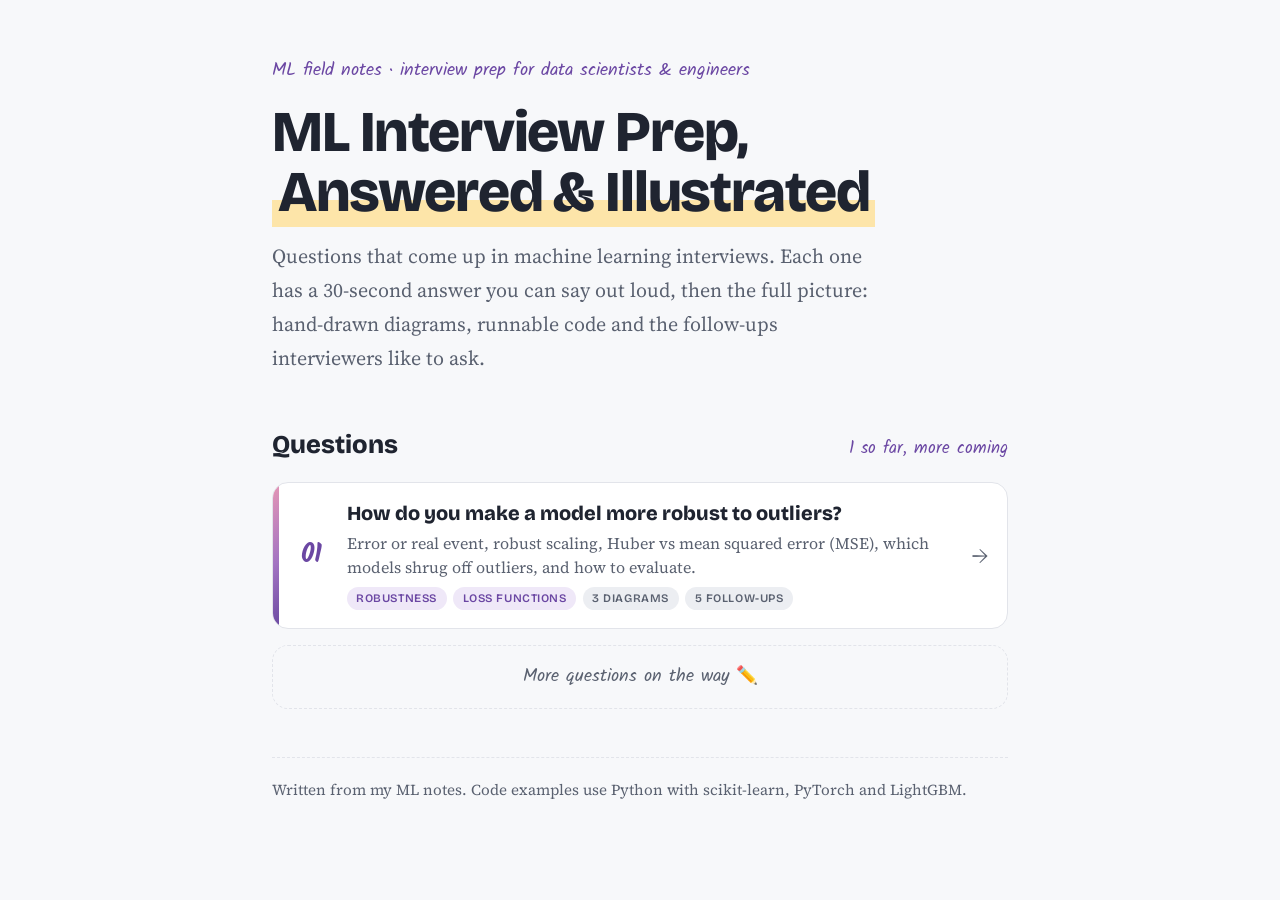
==== commit 8b4c5713: "Spell out acronyms with the short form in brackets Co-Authored-By: Claude Opus 5.5 <noreply@anthropi" ====
--- a/index.html
+++ b/index.html
@@ -29,7 +29,7 @@
         <span class="num">01</span>
         <span class="body">
           <span class="title">How do you make a model more robust to outliers?</span>
-          <span class="teaser">Error or real event, robust scaling, Huber vs MSE, which models shrug off outliers, and how to evaluate.</span>
+          <span class="teaser">Error or real event, robust scaling, Huber vs mean squared error (MSE), which models shrug off outliers, and how to evaluate.</span>
           <span class="meta"><span>Robustness</span><span>Loss functions</span><span class="plain">3 diagrams</span><span class="plain">5 follow-ups</span></span>
         </span>
         <span class="go" aria-hidden="true">→</span>
--- a/assets/style.css
+++ b/assets/style.css
@@ -127,7 +127,7 @@
 th, td { text-align: left; padding: 0.6rem 0.9rem; border-bottom: 1px solid var(--rule); vertical-align: top; }
 th { font-family: var(--font-display); font-weight: 600; font-size: 0.85rem; text-transform: uppercase; letter-spacing: 0.05em; color: var(--muted); white-space: nowrap; }
 tr:last-child td { border-bottom: 0; }
-td.name { font-family: var(--font-display); font-weight: 600; white-space: nowrap; }
+td.name { font-family: var(--font-display); font-weight: 600; min-width: 9rem; }
 .pill { font-family: var(--font-display); font-weight: 600; font-size: 0.8rem; border-radius: 999px; padding: 0.1rem 0.6rem; white-space: nowrap; }
 .pill.yes { background: var(--good-soft); color: var(--good); }
 .pill.no { background: var(--bad-soft); color: var(--bad); }
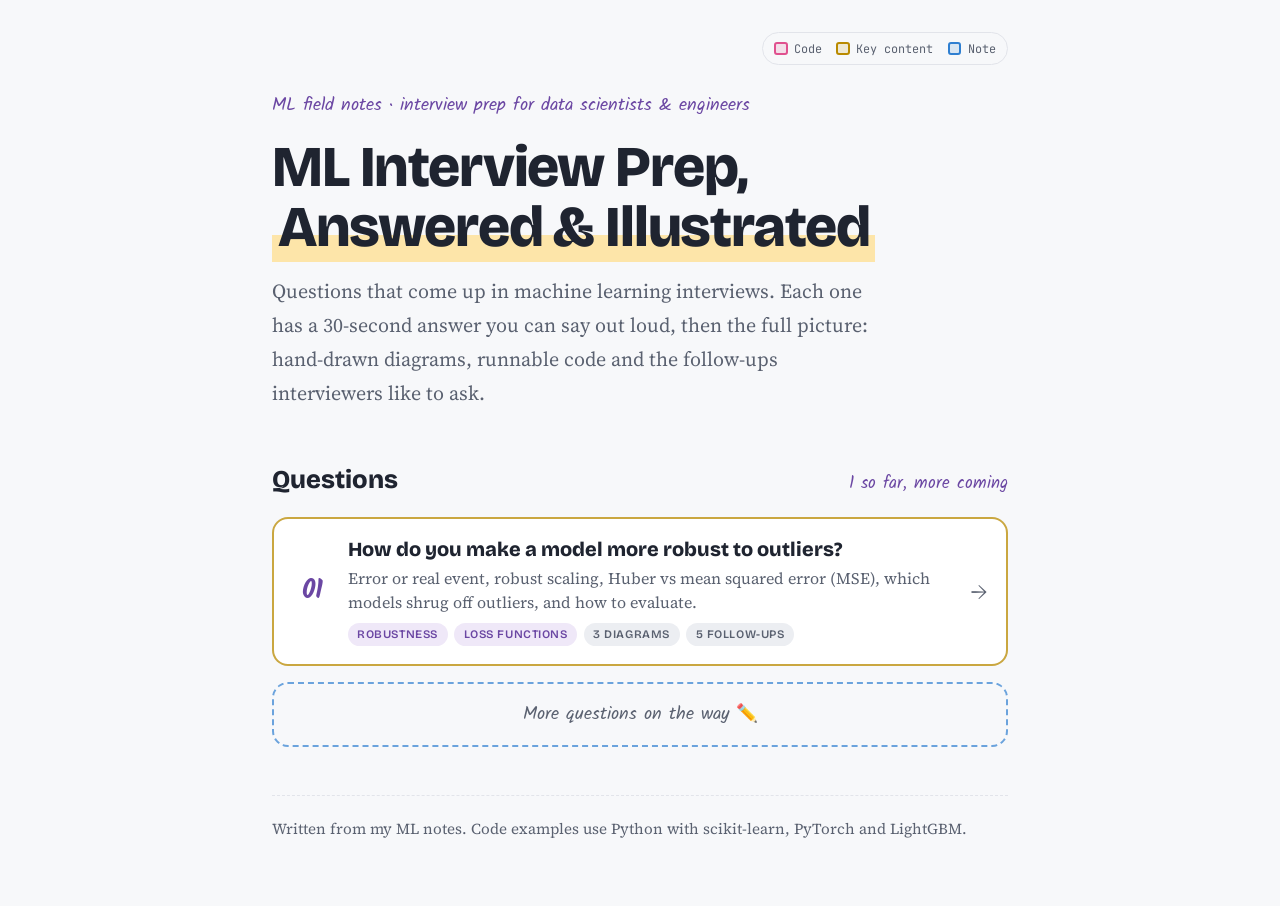
==== commit 70419898: "Restore original illustration content, add legend, rebuild cheat sheet - Error-or-real illustration " ====
--- a/index.html
+++ b/index.html
@@ -12,6 +12,9 @@
 </head>
 <body>
 <main>
+  <div class="topbar topbar-home">
+    <ul class="legend" aria-label="Box colours"><li><i class="sw sw-pink"></i>Code</li><li><i class="sw sw-yellow"></i>Key content</li><li><i class="sw sw-blue"></i>Note</li></ul>
+  </div>
   <header class="hero">
     <div class="eyebrow">ML field notes · interview prep for data scientists &amp; engineers</div>
     <h1>ML Interview Prep, <span class="squiggle">Answered &amp; Illustrated</span></h1>
--- a/assets/style.css
+++ b/assets/style.css
@@ -194,3 +194,101 @@
 @media (prefers-reduced-motion: no-preference) {
   .qitem, .qitem .go, .pager a { transition: border-color 0.15s, transform 0.15s, color 0.15s; }
 }
+
+/* =====================================================================
+   Box system: pink = code, yellow = main content, blue = notes / asides.
+   Transparent fills, coloured outlines.
+   ===================================================================== */
+:root { --box-pink: #e0518f; --box-yellow: #b98a00; --box-blue: #2f7fd1; }
+@media (prefers-color-scheme: dark) { :root:not([data-theme="light"]) { --box-pink: #ff7eb6; --box-yellow: #f5d453; --box-blue: #6cb6ff; } }
+:root[data-theme="dark"] { --box-pink: #ff7eb6; --box-yellow: #f5d453; --box-blue: #6cb6ff; }
+
+/* Pink: code */
+.code { background: color-mix(in srgb, var(--box-pink) 7%, transparent); border: 2px solid var(--box-pink); border-radius: 16px; padding: 10px; }
+
+/* Yellow: main content boxes */
+.qcard { background: color-mix(in srgb, var(--box-yellow) 7%, transparent); border: 2px solid var(--box-yellow); padding: 10px; }
+.tbl-wrap, .followup, .cheat { border: 2px solid color-mix(in srgb, var(--box-yellow) 75%, transparent); background: color-mix(in srgb, var(--box-yellow) 4%, var(--card)); }
+.qitem { border: 2px solid color-mix(in srgb, var(--box-yellow) 75%, transparent); }
+.qitem::before { display: none; }
+.qitem:hover { border-color: var(--box-yellow); }
+
+/* Blue: notes and non-essential asides */
+.callout { background: color-mix(in srgb, var(--box-blue) 8%, transparent); border: 2px solid var(--box-blue); }
+.qsoon { border: 2px dashed color-mix(in srgb, var(--box-blue) 70%, transparent); }
+
+/* =====================================================================
+   Figures. Two kinds:
+   .illus  concept illustrations: slate panel, cream objects, ink chips
+   .graph  plots with axes and curves: 3Blue1Brown-style black panel
+   ===================================================================== */
+.diagram { background: none; padding: 0; border-radius: 0; display: grid; gap: 0.8rem; justify-items: center; }
+.diagram-inner { width: 100%; padding: 0.9rem; border-radius: 16px; }
+.diagram svg .rough { filter: none; }
+
+.diagram.illus .diagram-inner { background: #47577a; background-image: linear-gradient(rgba(255,255,255,0.04) 1px, transparent 1px); background-size: 100% 120px; }
+.diagram.illus figcaption { font-family: var(--font-display); font-weight: 800; font-size: 1.15rem; line-height: 1.3; color: #fff; background: #22252e; border-radius: 12px; padding: 0.6rem 1rem; text-align: center; max-width: 34rem; text-wrap: balance; box-shadow: 0 5px 0 rgba(0,0,0,0.25); }
+.diagram.illus figcaption em { font-style: normal; color: #ff6b5e; }
+.il text { font-family: var(--font-mono); fill: #22252e; }
+.il .lbl { font-size: 11px; fill: #7a776e; }
+.il .val { font-family: var(--font-display); font-weight: 800; font-size: 24px; fill: #22252e; }
+.il .chip-t { font-size: 12px; fill: #f3ecdc; }
+.il .tag-t { font-size: 12px; font-weight: 600; fill: #fff; letter-spacing: 0.04em; }
+.il .act-t { font-size: 13px; font-weight: 600; fill: #f3ecdc; }
+
+.diagram.graph .diagram-inner { background: #0c0c0e; border: 1px solid #1f1f24; }
+.diagram.graph figcaption { font-family: "STIX Two Text", var(--font-body); font-style: italic; font-size: 1.05rem; color: var(--muted); text-align: center; max-width: 36rem; text-wrap: balance; }
+.g3 text { font-family: "STIX Two Text", "Times New Roman", serif; fill: #e8e8e8; }
+.g3 .ax { stroke: #d6d6d6; stroke-width: 2; fill: none; }
+.g3 .tick { stroke: #d6d6d6; stroke-width: 1.5; }
+.g3 .grid { stroke: #2a3a4a; stroke-width: 1; }
+.g3 .curve { fill: none; stroke-width: 4; stroke-linecap: round; stroke-linejoin: round; }
+.g3 .m { font-style: italic; }
+
+/* ---------- Colour legend (top right) ---------- */
+.topbar { display: flex; justify-content: space-between; align-items: center; gap: 0.8rem 1.2rem; flex-wrap: wrap; padding-top: 2rem; }
+.topbar .crumbs { padding-top: 0; }
+.topbar-home { justify-content: flex-end; }
+.topbar-home + .hero { padding-top: 1.6rem; }
+.legend { list-style: none; margin: 0 0 0 auto; padding: 0.35rem 0.7rem; display: flex; gap: 0.9rem; align-items: center; font-family: var(--font-mono); font-size: 0.74rem; color: var(--muted); border: 1px solid var(--rule); border-radius: 999px; }
+.legend li { display: inline-flex; align-items: center; gap: 0.4rem; white-space: nowrap; }
+.legend .sw { width: 0.85rem; height: 0.85rem; border-radius: 3px; border: 2px solid; display: inline-block; }
+.sw-pink { border-color: var(--box-pink) !important; background: color-mix(in srgb, var(--box-pink) 15%, transparent); }
+.sw-yellow { border-color: var(--box-yellow) !important; background: color-mix(in srgb, var(--box-yellow) 15%, transparent); }
+.sw-blue { border-color: var(--box-blue) !important; background: color-mix(in srgb, var(--box-blue) 15%, transparent); }
+
+/* ---------- Follow-ups: no box, just dividers ---------- */
+.followup { border: 0; background: none; border-radius: 0; padding: 1.1rem 0 0; border-top: 1.5px dashed var(--rule); }
+.followup:first-of-type { border-top: 0; padding-top: 0.2rem; }
+
+/* ---------- Cheat sheet ---------- */
+#cheatsheet h3 { margin-top: 1.2rem; font-size: 1.3rem; }
+.hint { color: var(--muted); font-size: 0.95rem; margin-top: -0.6rem; }
+.diagram.illus figcaption em { font-style: normal; color: #ff6b5e; }
+
+/* Key steps: a numbered chain */
+.steps { list-style: none; margin: 0; padding: 0; display: grid; grid-template-columns: repeat(5, 1fr); gap: 0.6rem; counter-reset: none; }
+.steps li { position: relative; display: grid; gap: 0.15rem; align-content: start; padding-top: 0.2rem; font-size: 0.95rem; line-height: 1.4; }
+.steps li:not(:last-child)::after { content: ""; position: absolute; top: 1.25rem; left: 2.9rem; right: -0.4rem; border-top: 2.5px dashed color-mix(in srgb, var(--accent) 55%, transparent); }
+.steps .sn { width: 2.5rem; height: 2.5rem; border-radius: 50%; display: grid; place-items: center; font-family: var(--font-display); font-weight: 800; font-size: 1.2rem; background: var(--accent); color: var(--bg); margin-bottom: 0.35rem; position: relative; z-index: 1; }
+.steps b { font-family: var(--font-display); font-weight: 800; font-size: 1.02rem; }
+.steps span:last-child { color: var(--muted); }
+@media (max-width: 640px) {
+  .steps { grid-template-columns: 1fr; gap: 0.9rem; }
+  .steps li { grid-template-columns: 2.5rem 1fr; column-gap: 0.8rem; }
+  .steps .sn { grid-row: span 2; margin: 0; }
+  .steps li:not(:last-child)::after { top: 2.7rem; bottom: -0.9rem; left: 1.25rem; right: auto; border-top: 0; border-left: 2.5px dashed color-mix(in srgb, var(--accent) 55%, transparent); }
+}
+
+/* Flash cards that flip */
+.flashes { display: grid; grid-template-columns: repeat(auto-fill, minmax(13.5rem, 1fr)); gap: 0.9rem; }
+.flash { all: unset; box-sizing: border-box; cursor: pointer; position: relative; height: 9.5rem; perspective: 900px; border-radius: 14px; }
+.flash:focus-visible { outline: 3px solid var(--accent); outline-offset: 3px; }
+.flash .face { position: absolute; inset: 0; display: grid; place-items: center; text-align: center; padding: 1rem; border-radius: 14px; backface-visibility: hidden; -webkit-backface-visibility: hidden; font-size: 0.98rem; line-height: 1.4; transition: transform 0.45s ease; }
+.flash .front { background: #f3ecdc; color: #22252e; font-family: var(--font-display); font-weight: 700; font-size: 1.02rem; border: 3px solid #22252e; box-shadow: 0 5px 0 rgba(0,0,0,0.25); }
+.flash .front::after { content: "tap to flip ↻"; position: absolute; bottom: 0.5rem; right: 0.75rem; font-family: var(--font-mono); font-weight: 400; font-size: 0.68rem; color: #7a776e; }
+.flash .back { background: #22252e; color: #f3ecdc; border: 3px solid var(--accent); transform: rotateY(180deg); }
+.flash .back code { background: #2d313c; color: #f3ecdc; border-color: #454a57; }
+.flash[aria-pressed="true"] .front { transform: rotateY(-180deg); }
+.flash[aria-pressed="true"] .back { transform: rotateY(0deg); }
+@media (prefers-reduced-motion: reduce) { .flash .face { transition: none; } }
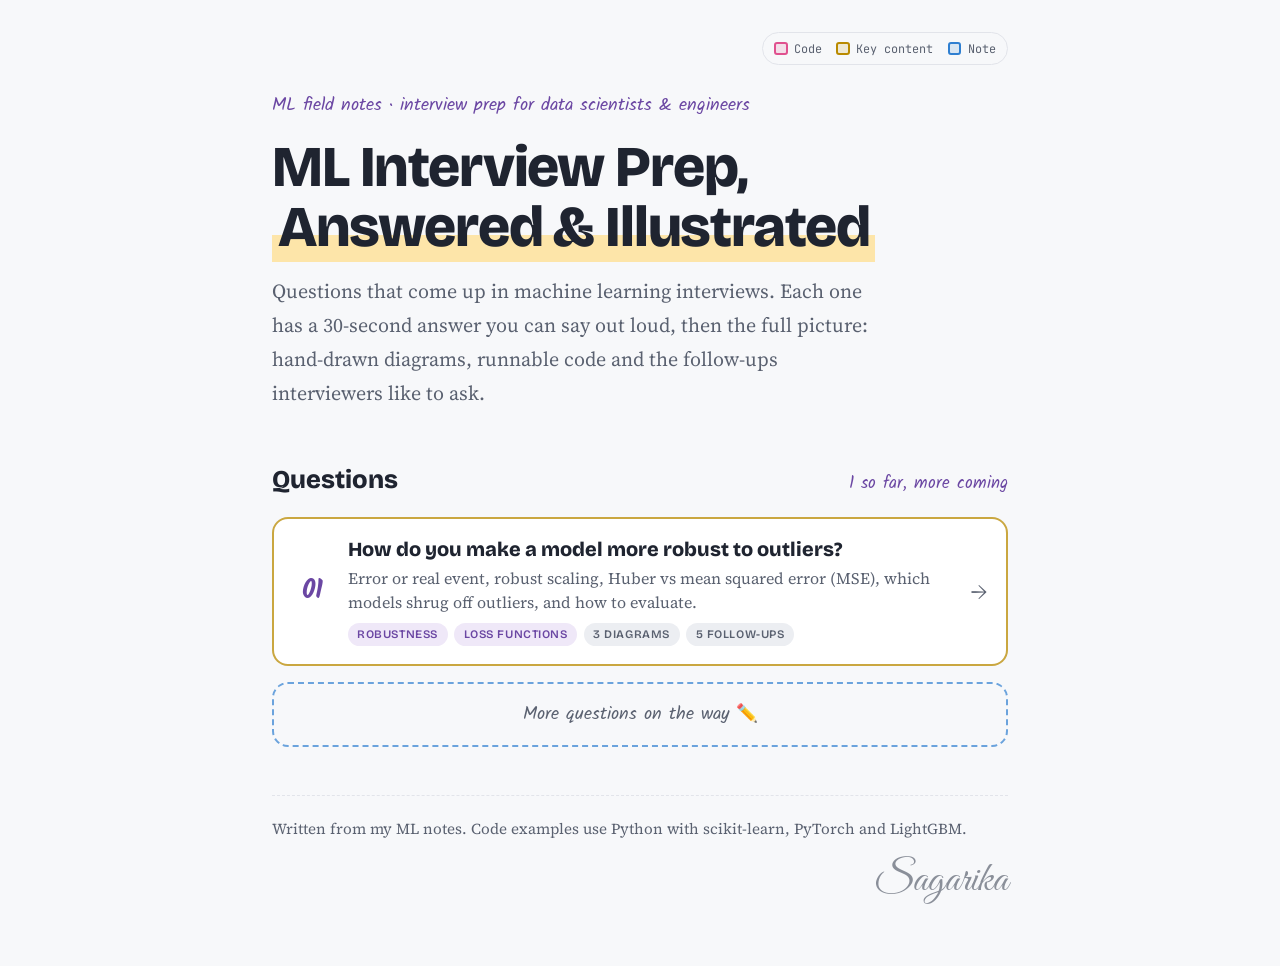
==== commit f41be881: "Add Sagarika signature at the bottom of each page Co-Authored-By: Claude Opus 5.5 <noreply@anthropic" ====
--- a/index.html
+++ b/index.html
@@ -7,7 +7,7 @@
 <title>ML Interview Prep</title>
 <link rel="preconnect" href="https://fonts.googleapis.com">
 <link rel="preconnect" href="https://fonts.gstatic.com" crossorigin>
-<link rel="stylesheet" href="https://fonts.googleapis.com/css2?family=Bricolage+Grotesque:opsz,wght@12..96,600;12..96,800&family=JetBrains+Mono:wght@400;600&family=Kalam:wght@400;700&family=Source+Serif+4:ital,opsz,wght@0,8..60,400;0,8..60,600;1,8..60,400&display=swap">
+<link rel="stylesheet" href="https://fonts.googleapis.com/css2?family=Bricolage+Grotesque:opsz,wght@12..96,600;12..96,800&family=JetBrains+Mono:wght@400;600&family=Kalam:wght@400;700&family=Source+Serif+4:ital,opsz,wght@0,8..60,400;0,8..60,600;1,8..60,400&family=Great+Vibes&display=swap">
 <link rel="stylesheet" href="assets/style.css">
 </head>
 <body>
@@ -43,6 +43,7 @@
   <div class="qsoon" style="margin-top:1rem">More questions on the way ✏️</div>
 
   <footer>Written from my ML notes. Code examples use Python with scikit-learn, PyTorch and LightGBM.</footer>
+  <p class="signature">Sagarika</p>
 </main>
 </body>
 </html>
--- a/assets/style.css
+++ b/assets/style.css
@@ -292,3 +292,77 @@
 .flash[aria-pressed="true"] .front { transform: rotateY(-180deg); }
 .flash[aria-pressed="true"] .back { transform: rotateY(0deg); }
 @media (prefers-reduced-motion: reduce) { .flash .face { transition: none; } }
+
+/* Flash cards hold longer answers: both faces share one grid cell so the card grows to fit */
+.flashes { grid-template-columns: repeat(auto-fill, minmax(18rem, 1fr)); }
+.flash { height: auto; display: grid; }
+.flash .face { position: relative; inset: auto; grid-area: 1 / 1; min-height: 11rem; padding: 1.1rem 1.2rem 1.8rem; }
+.flash .back { text-align: left; place-items: center start; font-size: 0.95rem; line-height: 1.5; }
+.flash .back b { color: var(--accent); }
+.flash .back { display: flex; align-items: center; justify-content: flex-start; }
+.flash .back .txt { display: block; }
+
+/* Follow-up questions as wide flip cards */
+.flashes-wide { grid-template-columns: 1fr; }
+.flash-wide .face { min-height: 7.5rem; }
+.flash-wide .front { justify-content: flex-start; display: flex; align-items: center; text-align: left; font-size: 1.12rem; padding-right: 7rem; }
+.flash-wide .front .fn { font-family: var(--font-hand); font-weight: 700; color: var(--accent-strong, #6b47a3); font-size: 1.5rem; margin-right: 0.75rem; }
+.flash-wide .back { font-size: 1rem; padding: 1.1rem 1.3rem; }
+@media (max-width: 560px) { .flash-wide .front { padding-right: 1.2rem; padding-bottom: 2rem; } }
+.flash-wide .back .bq { display: block; font-family: var(--font-display); font-weight: 700; font-size: 0.85rem; color: #a3a8b4; margin-bottom: 0.4rem; }
+
+/* Follow-up cards v2: stacked rectangles, transparent pastel fills, plain "1." numbering */
+.flashes-wide { gap: 0.75rem; }
+.flash-wide { border-radius: 6px; --pastel: #f4a7c0; }
+.flash-wide:nth-child(5n+2) { --pastel: #f7c59f; }
+.flash-wide:nth-child(5n+3) { --pastel: #9fdcc1; }
+.flash-wide:nth-child(5n+4) { --pastel: #9cc8f2; }
+.flash-wide:nth-child(5n+5) { --pastel: #c3b1f0; }
+.flash-wide .face { border-radius: 6px; min-height: 5.75rem; box-shadow: none; color: var(--fg); }
+.flash-wide .front { background: color-mix(in srgb, var(--pastel) 16%, transparent); border: 1.5px solid color-mix(in srgb, var(--pastel) 60%, transparent); font-family: var(--font-display); font-weight: 700; font-size: 1.1rem; padding: 1rem 7rem 1rem 1.25rem; }
+.flash-wide .front::after { color: var(--muted); }
+.flash-wide .front .fn { font-family: var(--font-display); font-weight: 800; font-size: 1.1rem; color: var(--pastel); margin-right: 0.6rem; }
+.flash-wide .back { background: color-mix(in srgb, var(--pastel) 24%, transparent); border: 1.5px solid color-mix(in srgb, var(--pastel) 75%, transparent); color: var(--fg); padding: 1rem 1.25rem; }
+.flash-wide .back .bq { color: var(--muted); }
+.flash-wide:focus-visible { outline-color: var(--pastel); }
+html[data-theme="light"] .flash-wide .front .fn, :root:not([data-theme="dark"]) .flash-wide .front .fn { filter: saturate(1.6) brightness(0.75); }
+@media (prefers-color-scheme: dark) { :root:not([data-theme="light"]) .flash-wide .front .fn { filter: none; } }
+@media (max-width: 560px) { .flash-wide .front { padding: 1rem 1.1rem 2rem; } }
+
+/* Follow-up cards v5: see-through pastel yellow, theme text colour, glowing yellow hint */
+.flash-wide { --note: 255, 236, 140; }
+.flash-wide .front { background: rgba(var(--note), 0.13); border-color: rgba(var(--note), 0.45); color: var(--fg); }
+.flash-wide .back { background: rgba(var(--note), 0.2); border-color: rgba(var(--note), 0.6); color: var(--fg); }
+.flash-wide .front .fn { color: rgb(var(--note)); filter: none; }
+.flash-wide .back .bq { color: var(--muted); }
+html[data-theme="light"] .flash-wide { --note: 245, 200, 40; }
+html[data-theme="light"] .flash-wide .front { background: rgba(var(--note), 0.16); }
+html[data-theme="light"] .flash-wide .back { background: rgba(var(--note), 0.24); }
+html[data-theme="light"] .flash-wide .front .fn { color: #a16207; }
+@media (prefers-color-scheme: light) {
+  :root:not([data-theme="dark"]) .flash-wide { --note: 245, 200, 40; }
+  :root:not([data-theme="dark"]) .flash-wide .front { background: rgba(var(--note), 0.16); }
+  :root:not([data-theme="dark"]) .flash-wide .back { background: rgba(var(--note), 0.24); }
+  :root:not([data-theme="dark"]) .flash-wide .front .fn { color: #a16207; }
+}
+
+.flash-wide .front::after {
+  content: "tap to flip ↻";
+  font-family: var(--font-display); font-weight: 800; font-size: 0.85rem; letter-spacing: 0.05em;
+  background: linear-gradient(90deg, #fff6b0, #ffd84a, #ffb800, #ffe66d, #fff6b0);
+  background-size: 250% 100%;
+  -webkit-background-clip: text; background-clip: text; color: transparent;
+  filter: drop-shadow(0 0 4px rgba(255, 214, 60, 0.9)) drop-shadow(0 0 10px rgba(255, 200, 0, 0.55));
+}
+html[data-theme="light"] .flash-wide .front::after { background-image: linear-gradient(90deg, #b45309, #f59e0b, #eab308, #d97706, #b45309); filter: drop-shadow(0 0 4px rgba(245, 158, 11, 0.6)); }
+@media (prefers-color-scheme: light) { :root:not([data-theme="dark"]) .flash-wide .front::after { background-image: linear-gradient(90deg, #b45309, #f59e0b, #eab308, #d97706, #b45309); filter: drop-shadow(0 0 4px rgba(245, 158, 11, 0.6)); } }
+@media (prefers-reduced-motion: no-preference) {
+  .flash-wide .front::after { animation: radiant 3s linear infinite, glowpulse 2.4s ease-in-out infinite; }
+  @keyframes radiant { from { background-position: 0% 50%; } to { background-position: 250% 50%; } }
+  @keyframes glowpulse { 0%, 100% { opacity: 0.85; } 50% { opacity: 1; } }
+}
+
+/* Signature */
+.signature { font-family: "Great Vibes", "Snell Roundhand", cursive; font-size: 2.6rem; line-height: 1; text-align: right; margin: 1.2rem 0 0; color: #e9e9ec; text-shadow: 0 0 12px rgba(255, 255, 255, 0.15); }
+html[data-theme="light"] .signature { color: #8a8f99; text-shadow: none; }
+@media (prefers-color-scheme: light) { :root:not([data-theme="dark"]) .signature { color: #8a8f99; text-shadow: none; } }
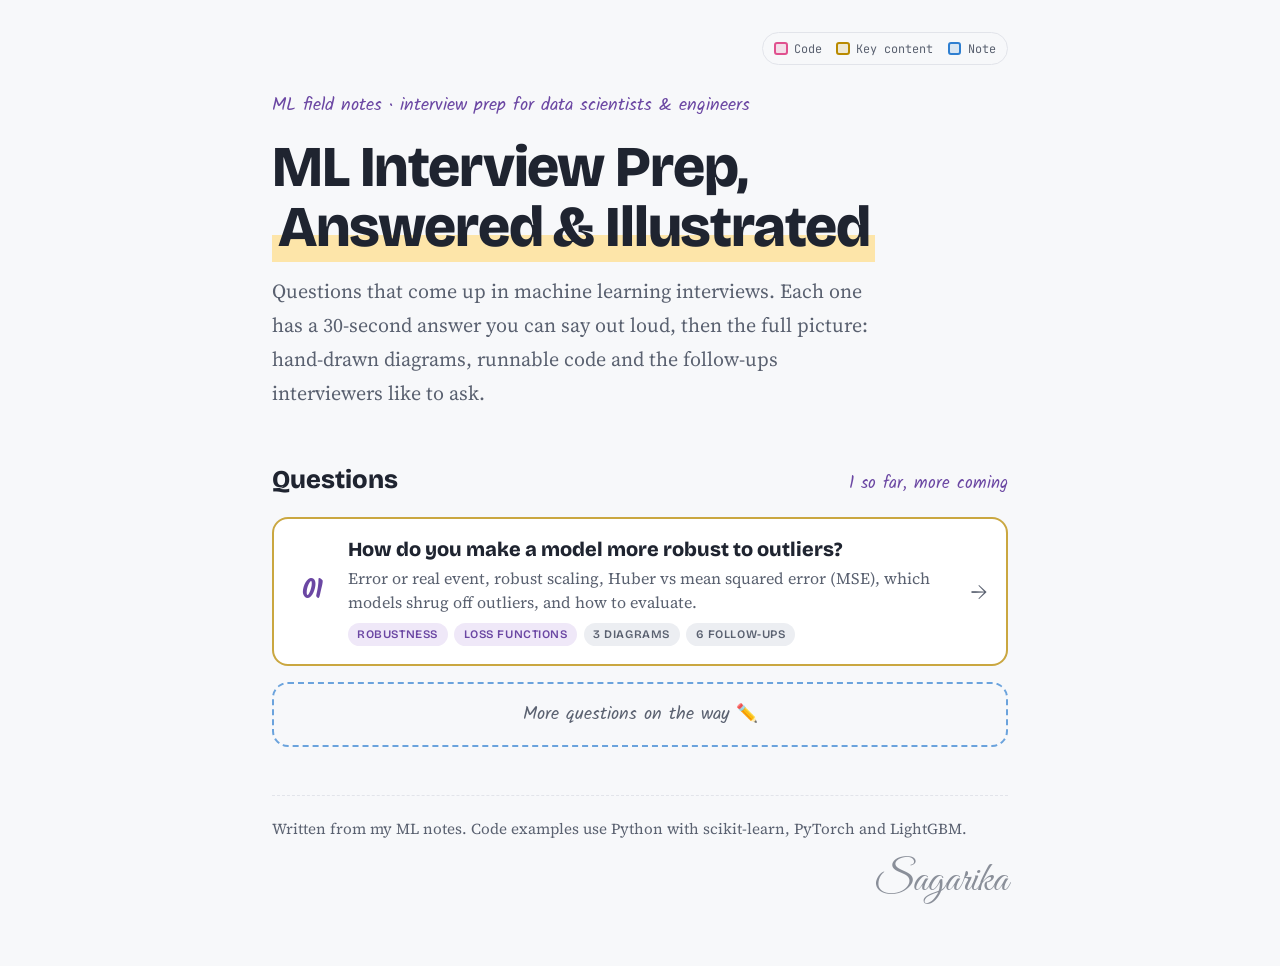
==== commit c3d8cfec: "Add the missing-feature check: section note, follow-up 6, cheat-sheet step Co-Authored-By: Claude Op" ====
--- a/index.html
+++ b/index.html
@@ -33,7 +33,7 @@
         <span class="body">
           <span class="title">How do you make a model more robust to outliers?</span>
           <span class="teaser">Error or real event, robust scaling, Huber vs mean squared error (MSE), which models shrug off outliers, and how to evaluate.</span>
-          <span class="meta"><span>Robustness</span><span>Loss functions</span><span class="plain">3 diagrams</span><span class="plain">5 follow-ups</span></span>
+          <span class="meta"><span>Robustness</span><span>Loss functions</span><span class="plain">3 diagrams</span><span class="plain">6 follow-ups</span></span>
         </span>
         <span class="go" aria-hidden="true">→</span>
       </a>
--- a/assets/style.css
+++ b/assets/style.css
@@ -366,3 +366,38 @@
 .signature { font-family: "Great Vibes", "Snell Roundhand", cursive; font-size: 2.6rem; line-height: 1; text-align: right; margin: 1.2rem 0 0; color: #e9e9ec; text-shadow: 0 0 12px rgba(255, 255, 255, 0.15); }
 html[data-theme="light"] .signature { color: #8a8f99; text-shadow: none; }
 @media (prefers-color-scheme: light) { :root:not([data-theme="dark"]) .signature { color: #8a8f99; text-shadow: none; } }
+
+/* Formula column in tables */
+td.formula { font-family: "STIX Two Text", "Times New Roman", serif; font-size: 1.02rem; line-height: 1.5; white-space: nowrap; }
+td.formula i { font-style: italic; }
+th i { font-family: "STIX Two Text", serif; text-transform: none; font-size: 1rem; }
+.tbl-note { font-size: 0.92rem; color: var(--muted); margin-top: -0.4rem; }
+.tbl-note i { font-family: "STIX Two Text", serif; }
+
+/* Symbol key under formula tables */
+.symbols { margin: -0.3rem 0 0; display: grid; gap: 0.3rem; font-size: 0.95rem; color: var(--muted); }
+.symbols div { display: grid; grid-template-columns: 3.4rem 1fr; gap: 0.6rem; align-items: baseline; }
+.symbols dt { font-family: "STIX Two Text", serif; font-size: 1.05rem; color: var(--fg); text-align: right; }
+.symbols dd { margin: 0; }
+.symbols i, td.formula sup i { font-family: "STIX Two Text", serif; }
+td.formula sup { font-size: 0.7em; }
+.tbl-note { font-size: 0.85rem; line-height: 1.55; }
+
+/* Example column: wrap long one-line code */
+td.ex code { white-space: normal; word-break: break-word; font-size: 0.78rem; line-height: 1.5; }
+td.ex { min-width: 11rem; }
+/* A wide table may break out of the 46rem reading column on big screens */
+.tbl-wide { width: min(76rem, calc(100vw - 32px)); position: relative; left: 50%; transform: translateX(-50%); }
+.tbl-wide td.name { min-width: 11rem; }
+.tbl-wide td:nth-child(4), .tbl-wide td:nth-child(5) { min-width: 14rem; }
+.tbl-wide td.ex { min-width: 15rem; }
+.tbl-wide table { font-size: 0.95rem; }
+
+/* Key steps, vertical at every width (7 steps don't fit side by side) */
+.steps.steps-v { grid-template-columns: 1fr; gap: 1rem; }
+.steps.steps-v li { grid-template-columns: 2.5rem 1fr; column-gap: 0.9rem; }
+.steps.steps-v .sn { grid-row: span 2; margin: 0; }
+.steps.steps-v li:not(:last-child)::after { top: 2.7rem; bottom: -1rem; left: 1.25rem; right: auto; border-top: 0; border-left: 2.5px dashed color-mix(in srgb, var(--accent) 55%, transparent); }
+.steps.steps-v b { font-size: 1.08rem; }
+.steps.steps-v span:last-child { font-size: 0.98rem; }
+.steps.steps-v span:last-child b { color: var(--fg); }
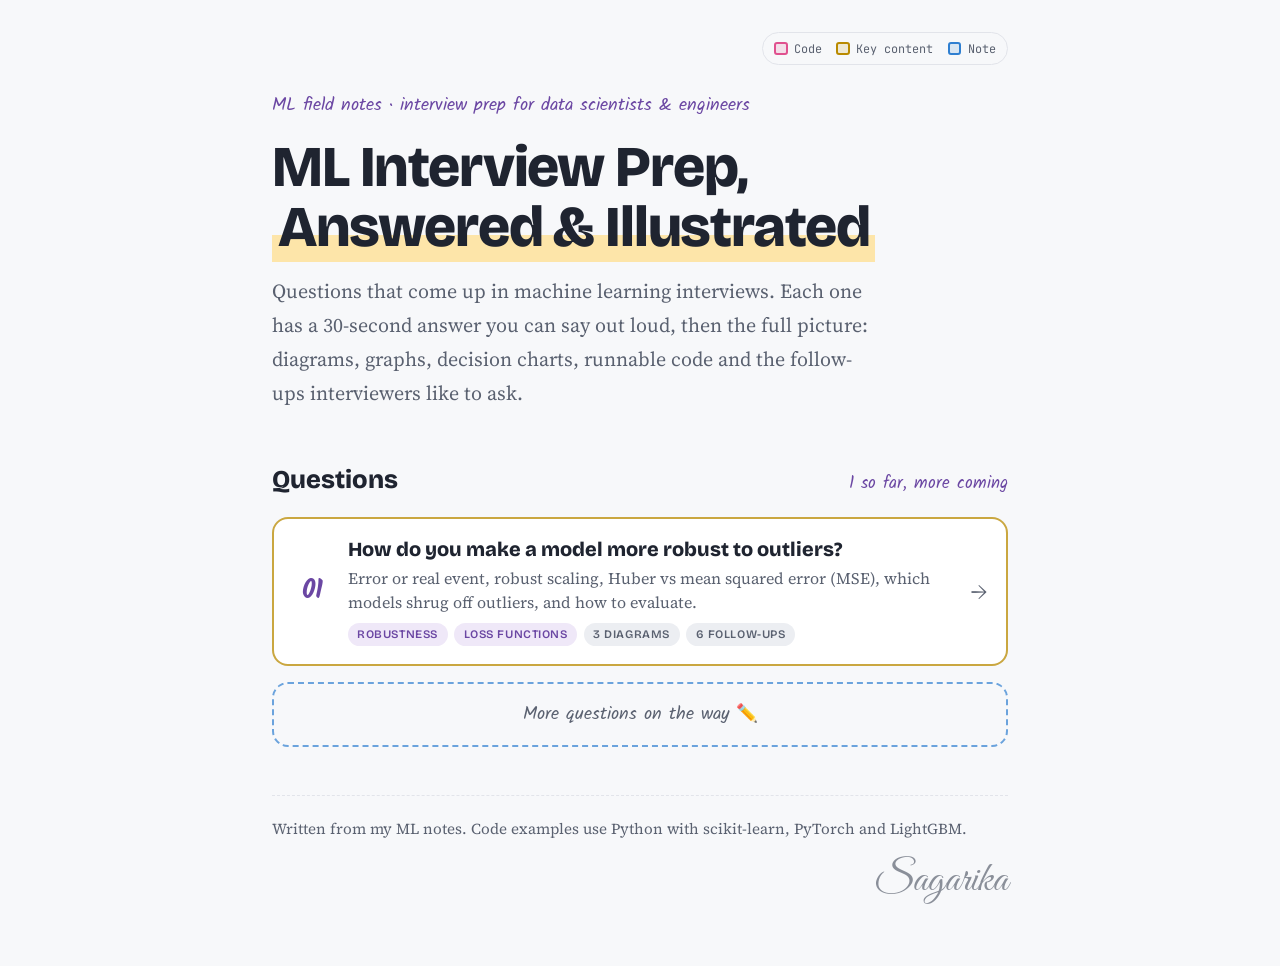
==== commit 74998154: "Home: describe the visuals accurately (no longer hand-drawn) Co-Authored-By: Claude Opus 5.5 <norepl" ====
--- a/index.html
+++ b/index.html
@@ -18,7 +18,7 @@
   <header class="hero">
     <div class="eyebrow">ML field notes · interview prep for data scientists &amp; engineers</div>
     <h1>ML Interview Prep, <span class="squiggle">Answered &amp; Illustrated</span></h1>
-    <p class="lede">Questions that come up in machine learning interviews. Each one has a 30-second answer you can say out loud, then the full picture: hand-drawn diagrams, runnable code and the follow-ups interviewers like to ask.</p>
+    <p class="lede">Questions that come up in machine learning interviews. Each one has a 30-second answer you can say out loud, then the full picture: diagrams, graphs, decision charts, runnable code and the follow-ups interviewers like to ask.</p>
   </header>
 
   <div class="list-head">
